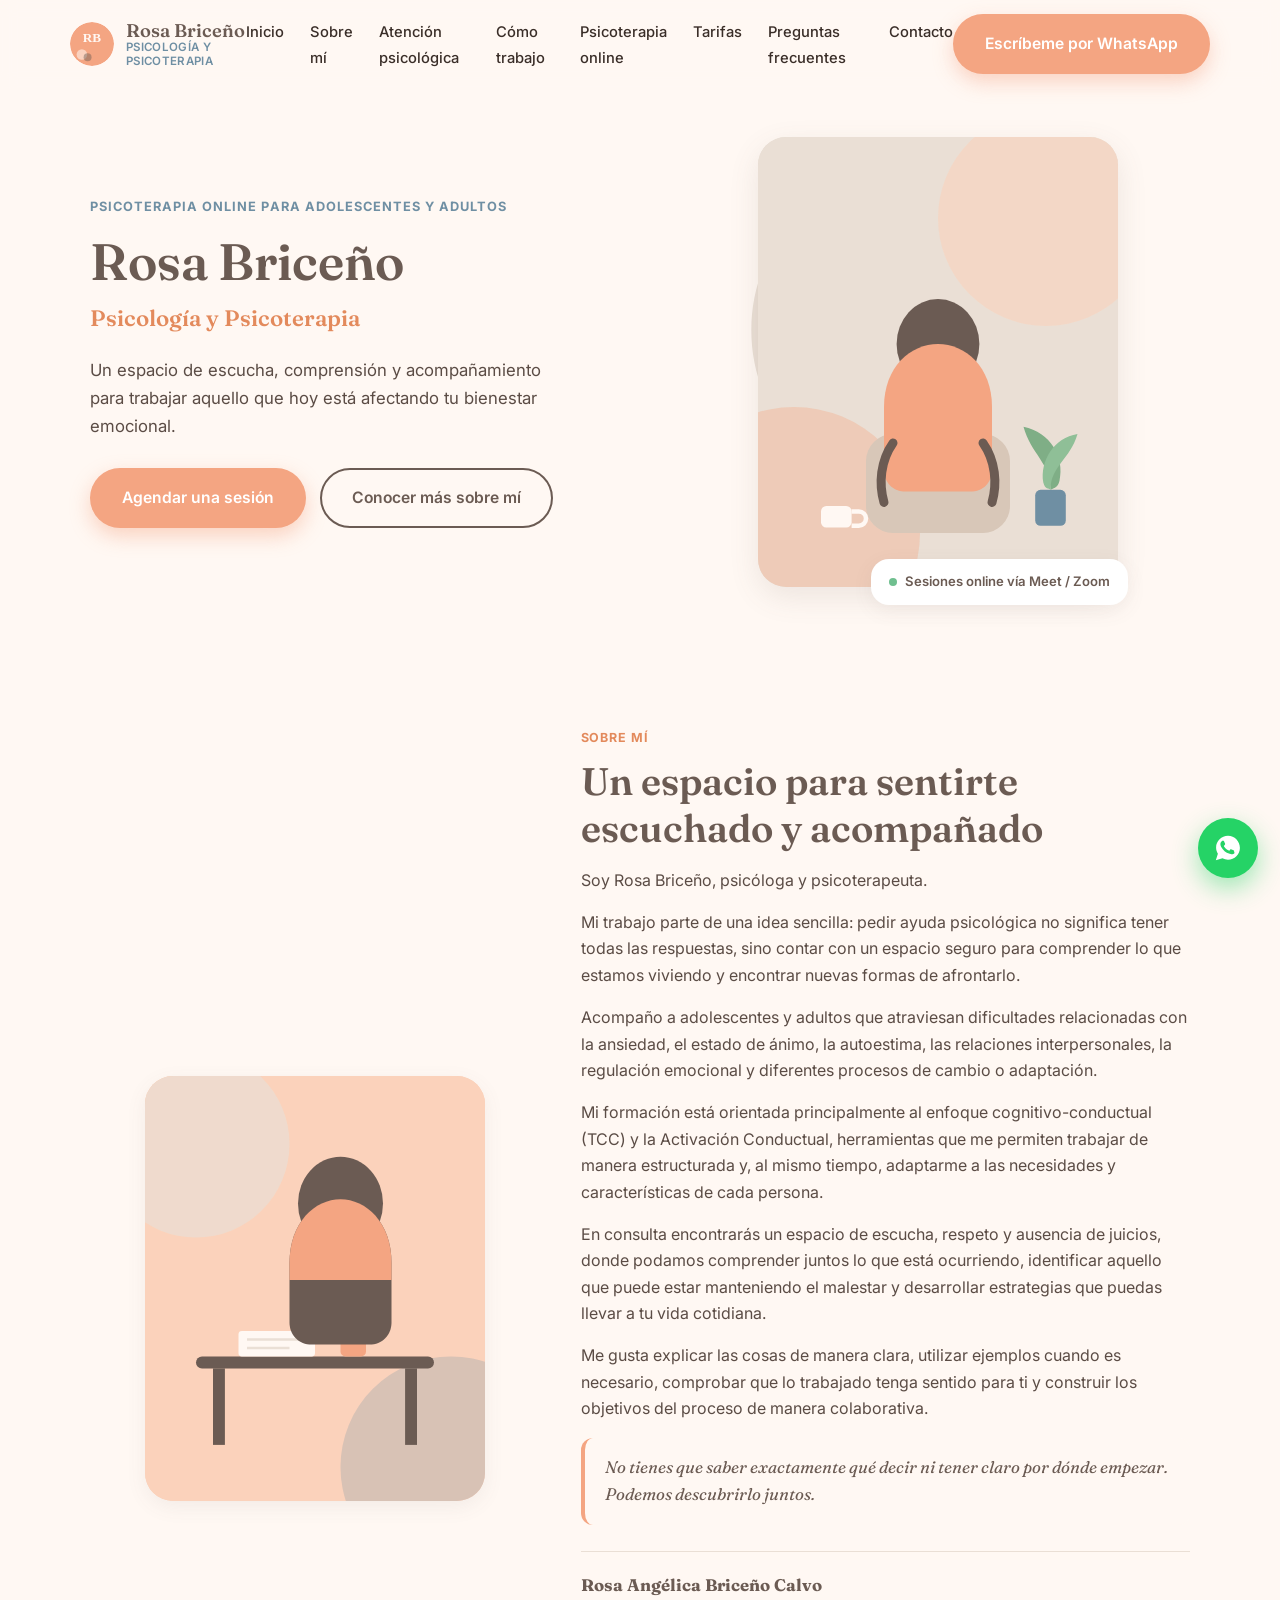
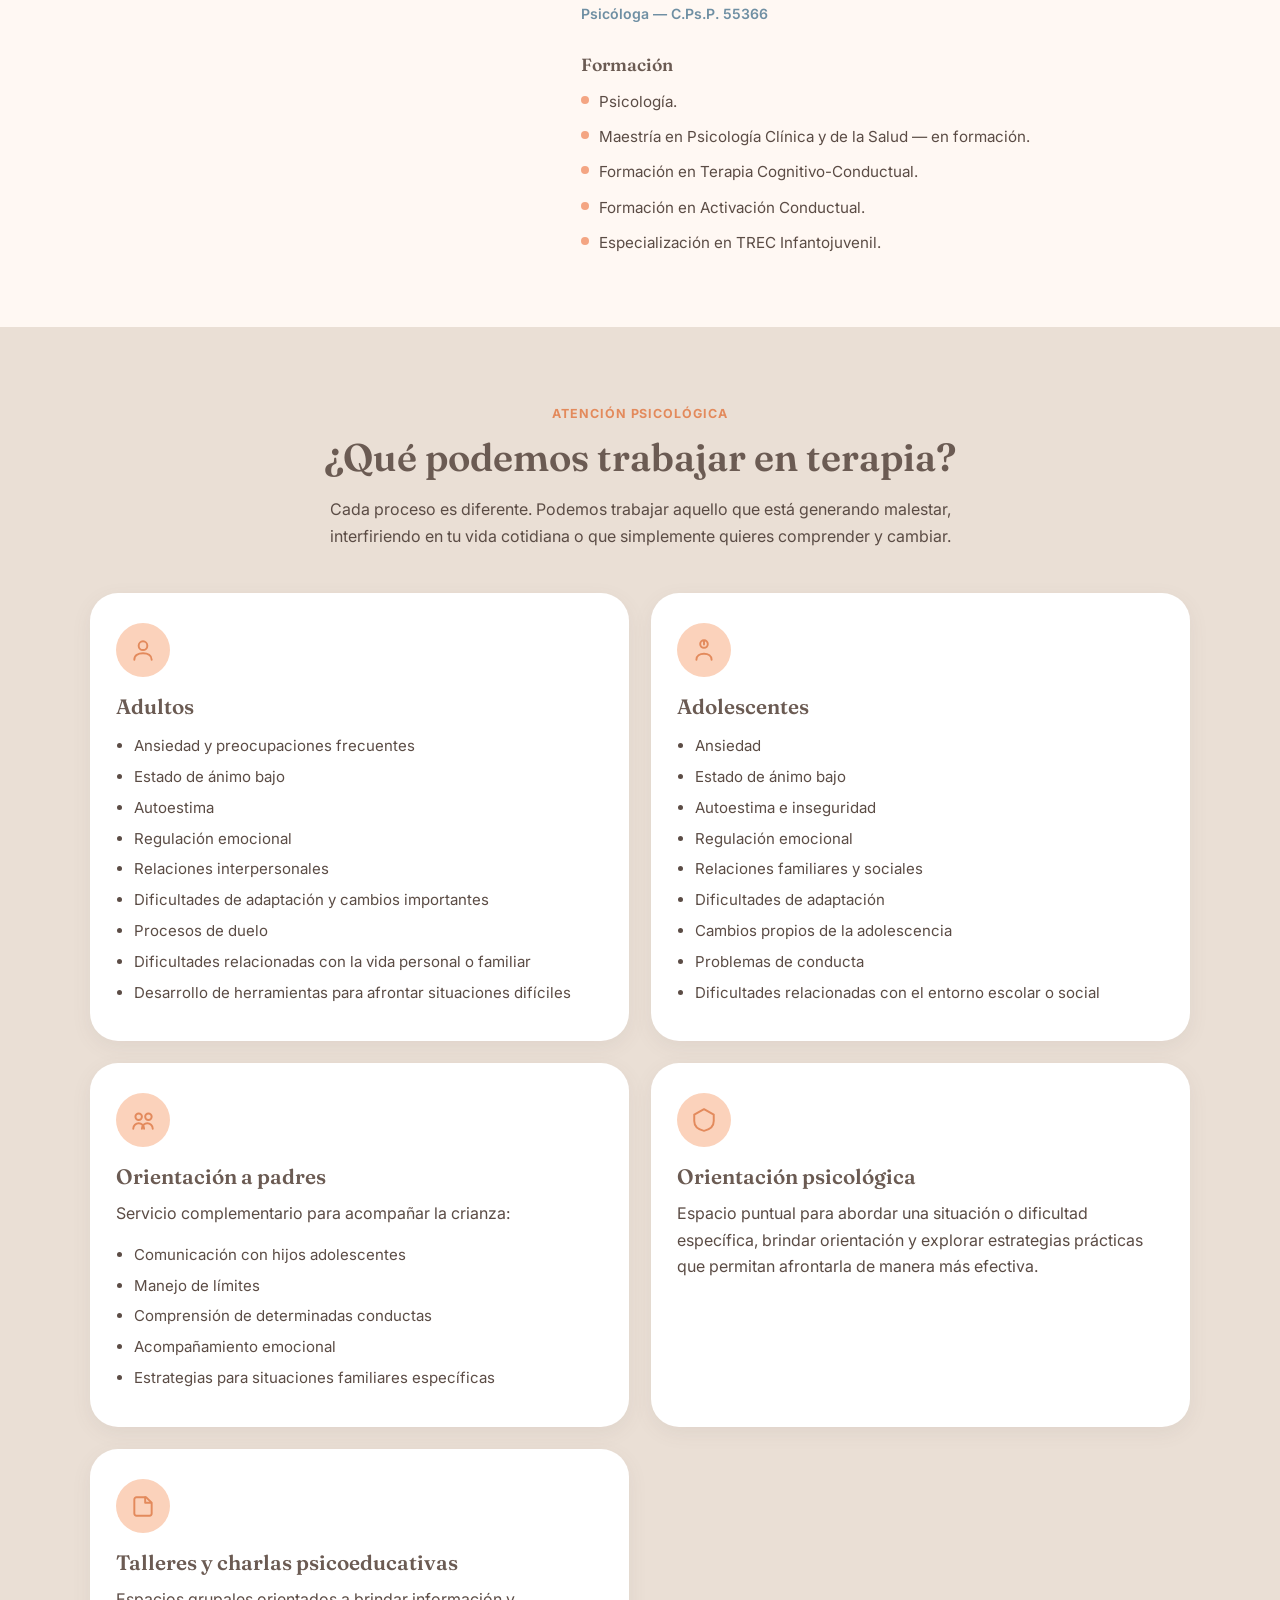
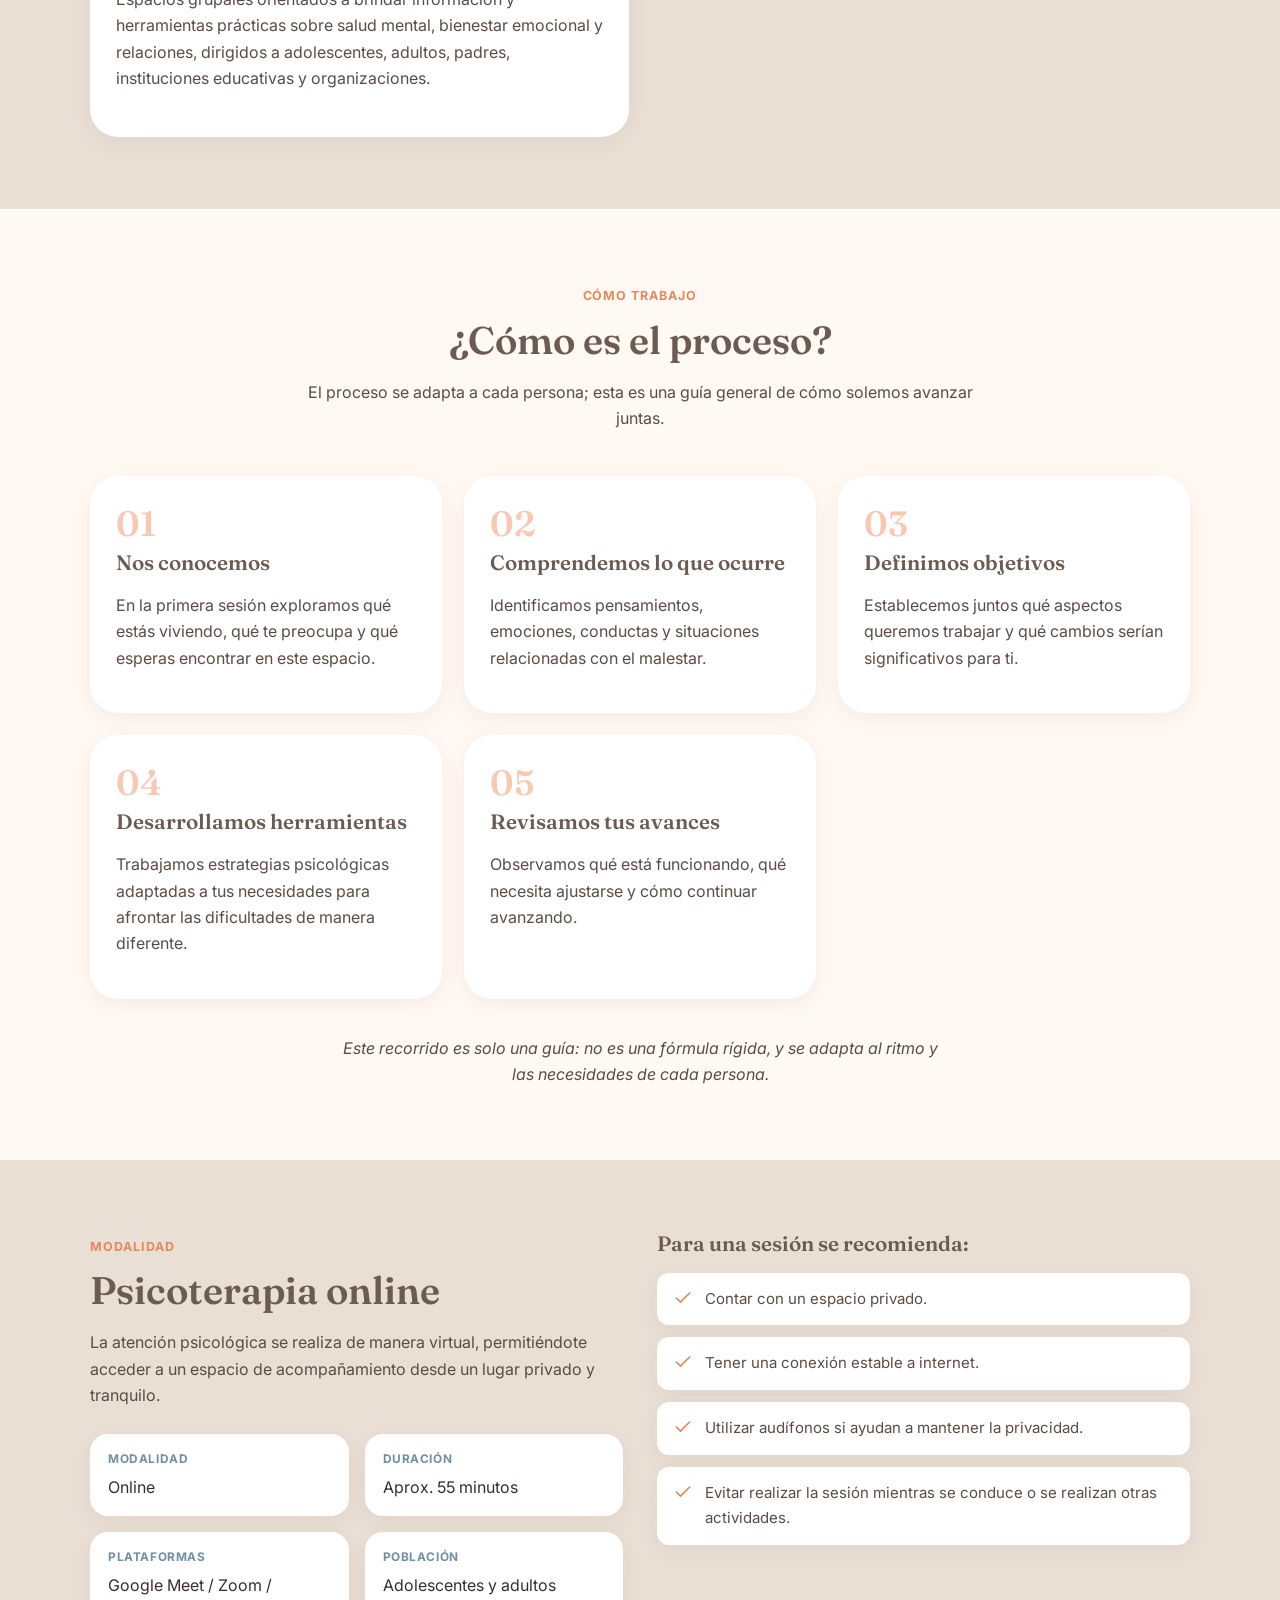
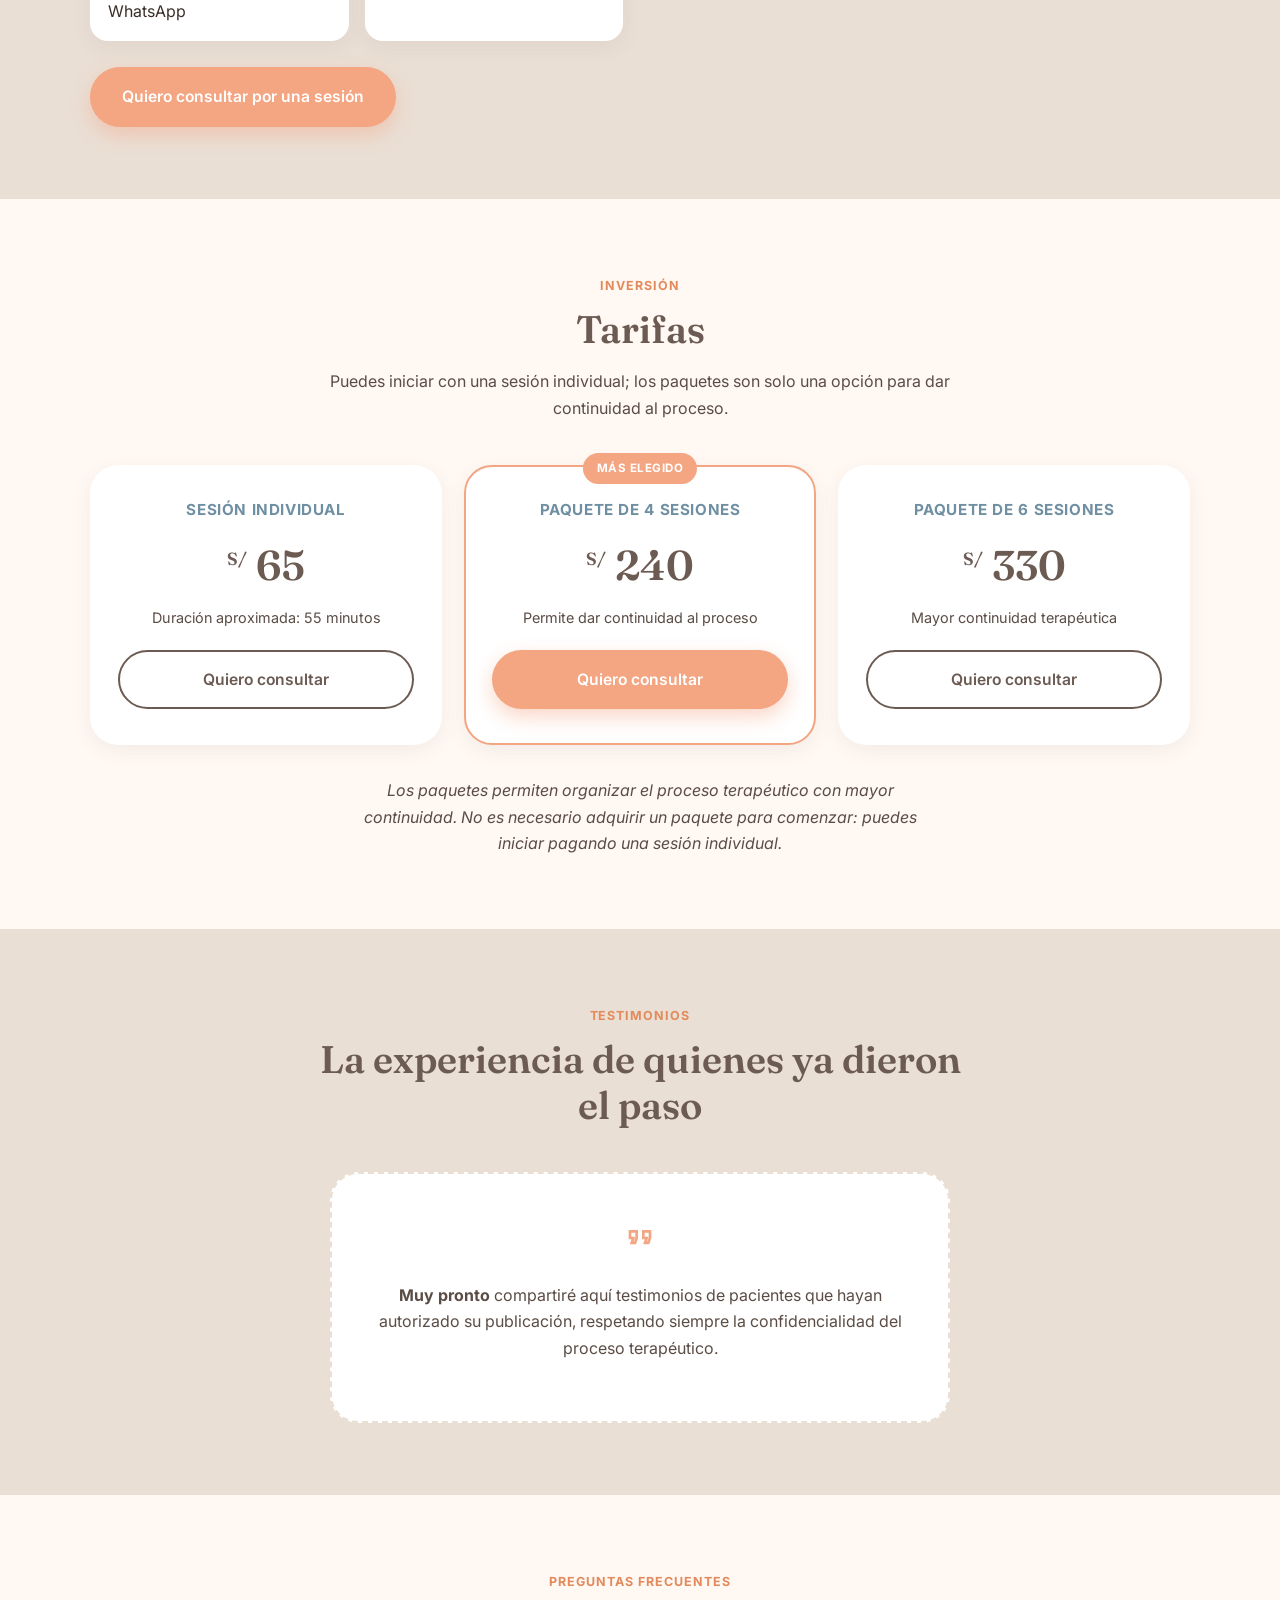
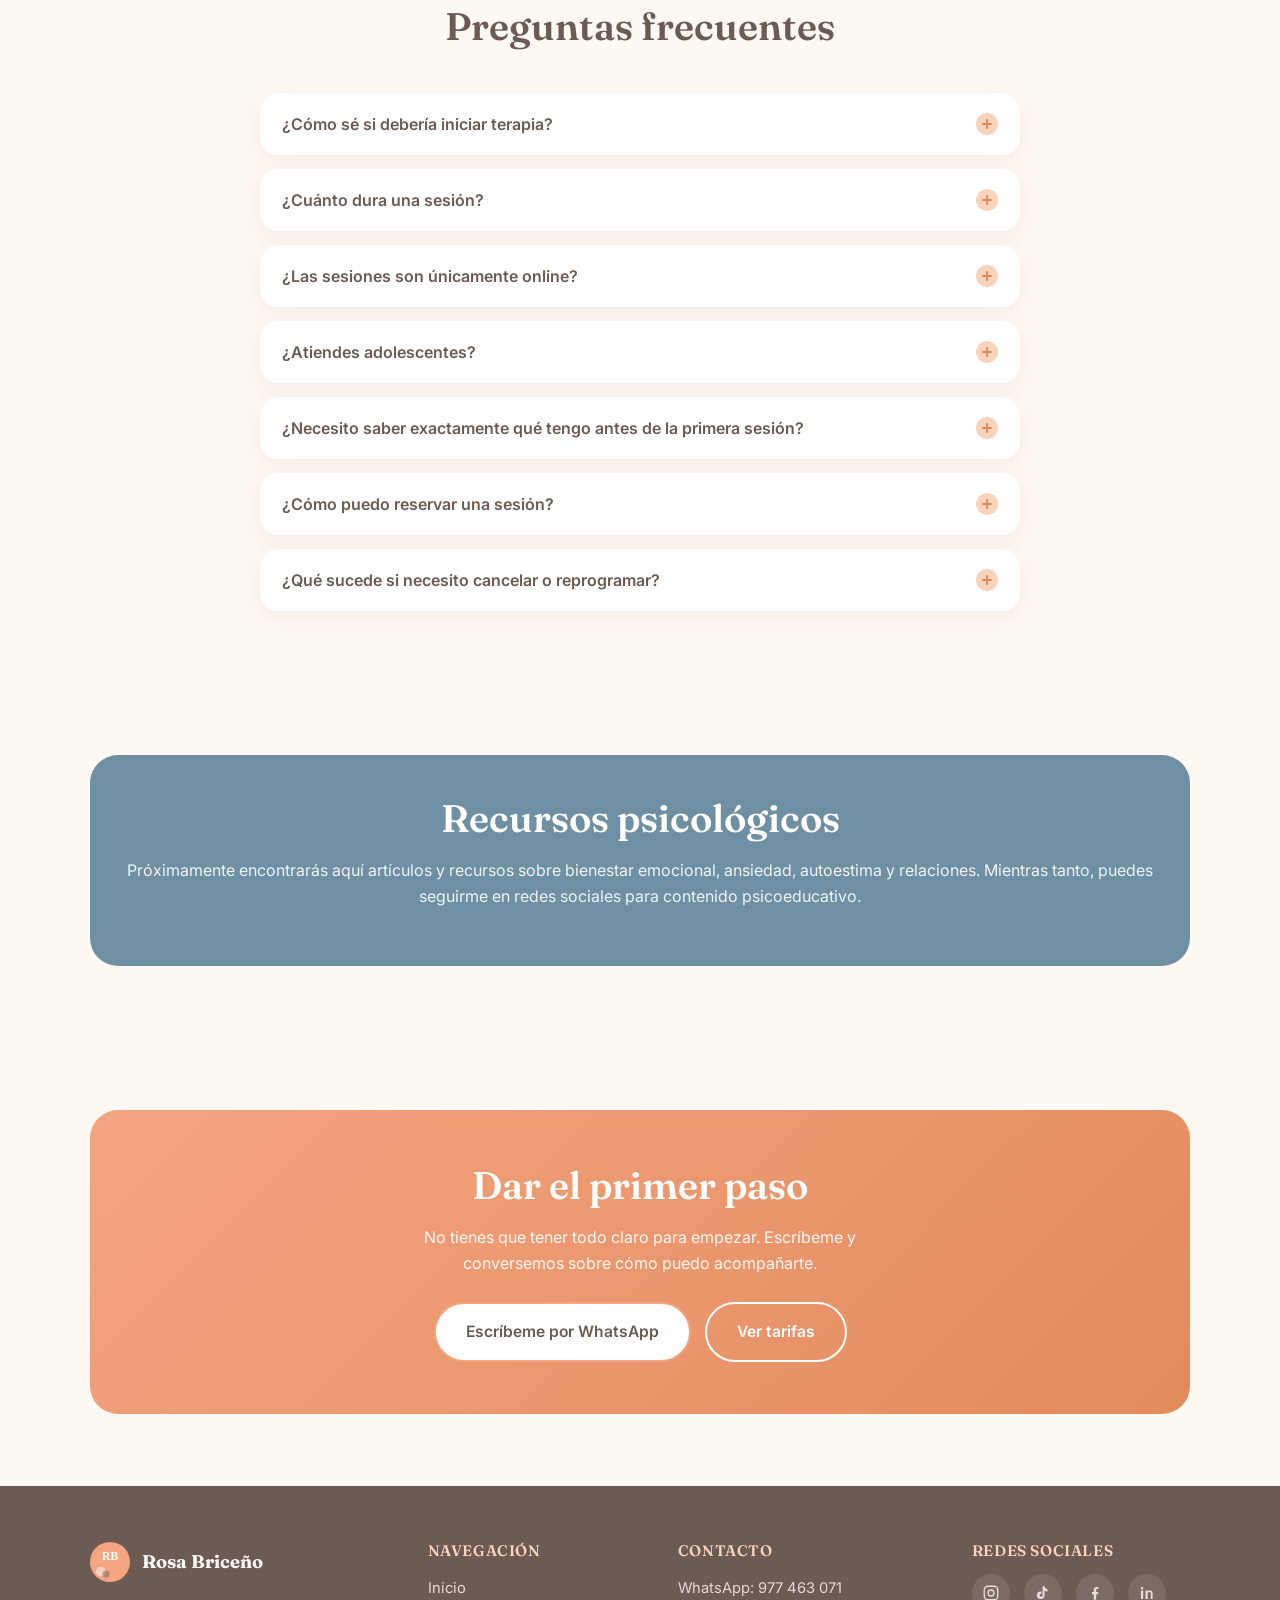
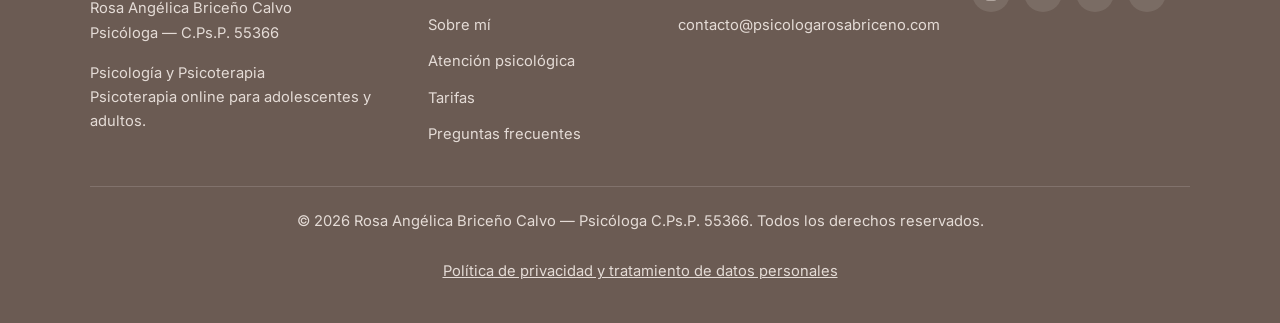
==== index.html @ a9f713be "Crear sitio web de Rosa Briceño - Psicología y Psicoterapia Sitio estático (HTML/CSS/JS sin dependen" ====
<!DOCTYPE html>
<html lang="es-PE">
<head>
<meta charset="UTF-8">
<meta name="viewport" content="width=device-width, initial-scale=1.0">
<title>Rosa Briceño | Psicóloga Online Perú - Psicoterapia para Adolescentes y Adultos</title>
<meta name="description" content="Rosa Angélica Briceño Calvo, psicóloga (C.Ps.P. 55366). Psicoterapia online para adolescentes y adultos: ansiedad, autoestima, estado de ánimo y relaciones. Agenda tu sesión por WhatsApp.">
<meta name="keywords" content="psicóloga online, psicóloga en Perú, psicóloga online Perú, psicoterapia online, psicóloga para adolescentes, psicóloga para adultos, terapia psicológica online">
<link rel="canonical" href="https://psicologarosabriceno.com/">
<meta name="robots" content="index, follow">
<meta name="theme-color" content="#F4A582">

<!-- Open Graph -->
<meta property="og:type" content="website">
<meta property="og:locale" content="es_PE">
<meta property="og:site_name" content="Rosa Briceño | Psicología y Psicoterapia">
<meta property="og:title" content="Rosa Briceño | Psicóloga Online Perú">
<meta property="og:description" content="Psicoterapia online para adolescentes y adultos. Un espacio de escucha, comprensión y acompañamiento profesional.">
<meta property="og:image" content="https://psicologarosabriceno.com/assets/img/og-cover.svg">
<meta property="og:url" content="https://psicologarosabriceno.com/">

<meta name="twitter:card" content="summary_large_image">
<meta name="twitter:title" content="Rosa Briceño | Psicóloga Online Perú">
<meta name="twitter:description" content="Psicoterapia online para adolescentes y adultos.">
<meta name="twitter:image" content="https://psicologarosabriceno.com/assets/img/og-cover.svg">

<link rel="icon" type="image/svg+xml" href="assets/img/favicon.svg">

<!-- Fuentes -->
<link rel="preconnect" href="https://fonts.googleapis.com">
<link rel="preconnect" href="https://fonts.gstatic.com" crossorigin>
<link href="https://fonts.googleapis.com/css2?family=Fraunces:wght@500;600;700&family=Inter:wght@400;500;600;700&display=swap" rel="stylesheet">

<link rel="stylesheet" href="css/styles.css">

<script type="application/ld+json">
{
  "@context": "https://schema.org",
  "@type": "Psychologist",
  "name": "Rosa Angélica Briceño Calvo",
  "alternateName": "Rosa Briceño | Psicología y Psicoterapia",
  "description": "Psicóloga (C.Ps.P. 55366) especializada en psicoterapia online para adolescentes y adultos, enfoque cognitivo-conductual y activación conductual.",
  "url": "https://psicologarosabriceno.com/",
  "image": "https://psicologarosabriceno.com/assets/img/og-cover.svg",
  "telephone": "+51977463071",
  "priceRange": "S/ 65 - S/ 330",
  "areaServed": "PE",
  "availableService": {
    "@type": "MedicalTherapy",
    "name": "Psicoterapia online"
  },
  "sameAs": [
    "https://www.instagram.com/ps.rosabriceno/",
    "https://www.tiktok.com/@ps.rosabriceno",
    "https://www.facebook.com/ps.rosabriceno/",
    "https://www.linkedin.com/in/rosa-briceño-calvo-51b5461b3"
  ]
}
</script>
</head>
<body>

<!-- ============ HEADER ============ -->
<header class="header" id="header">
  <div class="container header__inner">
    <a href="#inicio" class="brand">
      <img src="assets/img/logo.svg" alt="Logo Rosa Briceño Psicología y Psicoterapia" class="brand__logo">
      <span class="brand__text">
        <span class="brand__name">Rosa Briceño</span>
        <span class="brand__role">Psicología y Psicoterapia</span>
      </span>
    </a>

    <nav class="nav" aria-label="Navegación principal">
      <ul class="nav__list">
        <li><a class="nav__link" href="#inicio">Inicio</a></li>
        <li><a class="nav__link" href="#sobre-mi">Sobre mí</a></li>
        <li><a class="nav__link" href="#atencion">Atención psicológica</a></li>
        <li><a class="nav__link" href="#como-trabajo">Cómo trabajo</a></li>
        <li><a class="nav__link" href="#psicoterapia-online">Psicoterapia online</a></li>
        <li><a class="nav__link" href="#tarifas">Tarifas</a></li>
        <li><a class="nav__link" href="#preguntas-frecuentes">Preguntas frecuentes</a></li>
        <li><a class="nav__link" href="#contacto">Contacto</a></li>
      </ul>
    </nav>

    <div class="header__actions">
      <a href="https://wa.me/51977463071?text=Hola%2C%20Rosa.%20He%20visto%20tu%20p%C3%A1gina%20web%20y%20me%20gustar%C3%ADa%20consultar%20sobre%20las%20sesiones%20de%20psicoterapia." target="_blank" rel="noopener" class="btn btn-primary header__whatsapp">Escríbeme por WhatsApp</a>
      <button class="menu-toggle" id="menuToggle" aria-label="Abrir menú" aria-expanded="false" aria-controls="mobileNav">
        <span></span><span></span><span></span>
      </button>
    </div>
  </div>
</header>

<div class="mobile-nav" id="mobileNav">
  <ul class="mobile-nav__list">
    <li><a href="#inicio">Inicio</a></li>
    <li><a href="#sobre-mi">Sobre mí</a></li>
    <li><a href="#atencion">Atención psicológica</a></li>
    <li><a href="#como-trabajo">Cómo trabajo</a></li>
    <li><a href="#psicoterapia-online">Psicoterapia online</a></li>
    <li><a href="#tarifas">Tarifas</a></li>
    <li><a href="#preguntas-frecuentes">Preguntas frecuentes</a></li>
    <li><a href="#contacto">Contacto</a></li>
  </ul>
  <a href="https://wa.me/51977463071?text=Hola%2C%20Rosa.%20He%20visto%20tu%20p%C3%A1gina%20web%20y%20me%20gustar%C3%ADa%20consultar%20sobre%20las%20sesiones%20de%20psicoterapia." target="_blank" rel="noopener" class="btn btn-primary btn-block mobile-nav__cta">Agendar una sesión</a>
</div>

<main>

  <!-- ============ HERO ============ -->
  <section class="hero" id="inicio">
    <div class="container hero__inner">
      <div class="hero__content">
        <span class="hero__eyebrow">Psicoterapia online para adolescentes y adultos</span>
        <h1 class="hero__title">Rosa Briceño</h1>
        <p class="hero__subtitle">Psicología y Psicoterapia</p>
        <p class="hero__text">Un espacio de escucha, comprensión y acompañamiento para trabajar aquello que hoy está afectando tu bienestar emocional.</p>
        <div class="hero__actions">
          <a href="https://wa.me/51977463071?text=Hola%2C%20Rosa.%20He%20visto%20tu%20p%C3%A1gina%20web%20y%20me%20gustar%C3%ADa%20consultar%20sobre%20las%20sesiones%20de%20psicoterapia." target="_blank" rel="noopener" class="btn btn-primary">Agendar una sesión</a>
          <a href="#sobre-mi" class="btn btn-outline">Conocer más sobre mí</a>
        </div>
      </div>

      <div class="hero__image-wrap">
        <svg class="hero__blob" viewBox="0 0 400 400" fill="none" xmlns="http://www.w3.org/2000/svg" aria-hidden="true">
          <path d="M320 90C355 130 370 190 355 245C340 300 290 340 230 355C170 370 100 360 60 320C20 280 10 210 35 155C60 100 120 60 180 50C240 40 285 50 320 90Z" fill="#EADFD5"/>
        </svg>
        <div class="hero__photo">
          <!-- Reemplazar por la fotografía profesional de Rosa (retrato, mirando a cámara, fondo claro) -->
          <img src="assets/img/foto-hero.svg" alt="Rosa Briceño, psicóloga" loading="eager">
        </div>
        <div class="hero__badge"><span class="dot"></span> Sesiones online vía Meet / Zoom</div>
      </div>
    </div>
  </section>

  <!-- ============ SOBRE MÍ ============ -->
  <section class="section" id="sobre-mi">
    <div class="container about">
      <div>
        <div class="about__image">
          <!-- Reemplazar por segunda fotografía profesional de Rosa (más natural, plano medio) -->
          <img src="assets/img/foto-sobre-mi.svg" alt="Rosa Briceño en sesión de psicoterapia" loading="lazy">
        </div>
      </div>

      <div>
        <span class="section-tag">Sobre mí</span>
        <h2>Un espacio para sentirte escuchado y acompañado</h2>
        <p>Soy Rosa Briceño, psicóloga y psicoterapeuta.</p>
        <p>Mi trabajo parte de una idea sencilla: pedir ayuda psicológica no significa tener todas las respuestas, sino contar con un espacio seguro para comprender lo que estamos viviendo y encontrar nuevas formas de afrontarlo.</p>
        <p>Acompaño a adolescentes y adultos que atraviesan dificultades relacionadas con la ansiedad, el estado de ánimo, la autoestima, las relaciones interpersonales, la regulación emocional y diferentes procesos de cambio o adaptación.</p>
        <p>Mi formación está orientada principalmente al enfoque cognitivo-conductual (TCC) y la Activación Conductual, herramientas que me permiten trabajar de manera estructurada y, al mismo tiempo, adaptarme a las necesidades y características de cada persona.</p>
        <p>En consulta encontrarás un espacio de escucha, respeto y ausencia de juicios, donde podamos comprender juntos lo que está ocurriendo, identificar aquello que puede estar manteniendo el malestar y desarrollar estrategias que puedas llevar a tu vida cotidiana.</p>
        <p>Me gusta explicar las cosas de manera clara, utilizar ejemplos cuando es necesario, comprobar que lo trabajado tenga sentido para ti y construir los objetivos del proceso de manera colaborativa.</p>

        <div class="about__highlight">No tienes que saber exactamente qué decir ni tener claro por dónde empezar. Podemos descubrirlo juntos.</div>

        <div class="about__signature">
          <strong>Rosa Angélica Briceño Calvo</strong>
          <span>Psicóloga — C.Ps.P. 55366</span>
        </div>

        <div class="formation">
          <h3>Formación</h3>
          <ul>
            <li>Psicología.</li>
            <li>Maestría en Psicología Clínica y de la Salud — en formación.</li>
            <li>Formación en Terapia Cognitivo-Conductual.</li>
            <li>Formación en Activación Conductual.</li>
            <li>Especialización en TREC Infantojuvenil.</li>
          </ul>
        </div>
      </div>
    </div>
  </section>

  <!-- ============ ¿EN QUÉ PUEDO AYUDARTE? ============ -->
  <section class="section section--alt" id="atencion">
    <div class="container">
      <div class="section-header">
        <span class="section-tag">Atención psicológica</span>
        <h2>¿Qué podemos trabajar en terapia?</h2>
        <p>Cada proceso es diferente. Podemos trabajar aquello que está generando malestar, interfiriendo en tu vida cotidiana o que simplemente quieres comprender y cambiar.</p>
      </div>

      <div class="cards-grid">
        <div class="card">
          <div class="card__icon">
            <svg viewBox="0 0 24 24" fill="none" stroke="#E38A5C" stroke-width="1.8" stroke-linecap="round" stroke-linejoin="round"><circle cx="12" cy="8" r="4"/><path d="M4 21c0-4 3.5-6 8-6s8 2 8 6"/></svg>
          </div>
          <h3>Adultos</h3>
          <ul>
            <li>Ansiedad y preocupaciones frecuentes</li>
            <li>Estado de ánimo bajo</li>
            <li>Autoestima</li>
            <li>Regulación emocional</li>
            <li>Relaciones interpersonales</li>
            <li>Dificultades de adaptación y cambios importantes</li>
            <li>Procesos de duelo</li>
            <li>Dificultades relacionadas con la vida personal o familiar</li>
            <li>Desarrollo de herramientas para afrontar situaciones difíciles</li>
          </ul>
        </div>

        <div class="card">
          <div class="card__icon">
            <svg viewBox="0 0 24 24" fill="none" stroke="#E38A5C" stroke-width="1.8" stroke-linecap="round" stroke-linejoin="round"><path d="M12 3v4M12 3c-2 0-3.5 1.5-3.5 3.5S10 10 12 10s3.5-1.5 3.5-3.5S14 3 12 3Z"/><path d="M5 21c0-3.5 3-5.5 7-5.5s7 2 7 5.5"/></svg>
          </div>
          <h3>Adolescentes</h3>
          <ul>
            <li>Ansiedad</li>
            <li>Estado de ánimo bajo</li>
            <li>Autoestima e inseguridad</li>
            <li>Regulación emocional</li>
            <li>Relaciones familiares y sociales</li>
            <li>Dificultades de adaptación</li>
            <li>Cambios propios de la adolescencia</li>
            <li>Problemas de conducta</li>
            <li>Dificultades relacionadas con el entorno escolar o social</li>
          </ul>
        </div>

        <div class="card">
          <div class="card__icon">
            <svg viewBox="0 0 24 24" fill="none" stroke="#E38A5C" stroke-width="1.8" stroke-linecap="round" stroke-linejoin="round"><circle cx="8" cy="9" r="3"/><circle cx="17" cy="9" r="3"/><path d="M3 20c0-3 2.5-5 5-5s5 2 5 5M11 20c0-3 2.5-5 5-5s5 2 5 5"/></svg>
          </div>
          <h3>Orientación a padres</h3>
          <p>Servicio complementario para acompañar la crianza:</p>
          <ul>
            <li>Comunicación con hijos adolescentes</li>
            <li>Manejo de límites</li>
            <li>Comprensión de determinadas conductas</li>
            <li>Acompañamiento emocional</li>
            <li>Estrategias para situaciones familiares específicas</li>
          </ul>
        </div>

        <div class="card">
          <div class="card__icon">
            <svg viewBox="0 0 24 24" fill="none" stroke="#E38A5C" stroke-width="1.8" stroke-linecap="round" stroke-linejoin="round"><path d="M12 2 3 7v6c0 5 4 8 9 9 5-1 9-4 9-9V7l-9-5Z"/></svg>
          </div>
          <h3>Orientación psicológica</h3>
          <p>Espacio puntual para abordar una situación o dificultad específica, brindar orientación y explorar estrategias prácticas que permitan afrontarla de manera más efectiva.</p>
        </div>

        <div class="card">
          <div class="card__icon">
            <svg viewBox="0 0 24 24" fill="none" stroke="#E38A5C" stroke-width="1.8" stroke-linecap="round" stroke-linejoin="round"><path d="M4 19V6a2 2 0 0 1 2-2h9l5 5v10a2 2 0 0 1-2 2H6a2 2 0 0 1-2-2Z"/><path d="M14 4v5h5"/></svg>
          </div>
          <h3>Talleres y charlas psicoeducativas</h3>
          <p>Espacios grupales orientados a brindar información y herramientas prácticas sobre salud mental, bienestar emocional y relaciones, dirigidos a adolescentes, adultos, padres, instituciones educativas y organizaciones.</p>
        </div>
      </div>
    </div>
  </section>

  <!-- ============ CÓMO TRABAJO ============ -->
  <section class="section" id="como-trabajo">
    <div class="container">
      <div class="section-header">
        <span class="section-tag">Cómo trabajo</span>
        <h2>¿Cómo es el proceso?</h2>
        <p>El proceso se adapta a cada persona; esta es una guía general de cómo solemos avanzar juntas.</p>
      </div>

      <div class="steps">
        <div class="step">
          <span class="step__number">01</span>
          <h3>Nos conocemos</h3>
          <p>En la primera sesión exploramos qué estás viviendo, qué te preocupa y qué esperas encontrar en este espacio.</p>
        </div>
        <div class="step">
          <span class="step__number">02</span>
          <h3>Comprendemos lo que ocurre</h3>
          <p>Identificamos pensamientos, emociones, conductas y situaciones relacionadas con el malestar.</p>
        </div>
        <div class="step">
          <span class="step__number">03</span>
          <h3>Definimos objetivos</h3>
          <p>Establecemos juntos qué aspectos queremos trabajar y qué cambios serían significativos para ti.</p>
        </div>
        <div class="step">
          <span class="step__number">04</span>
          <h3>Desarrollamos herramientas</h3>
          <p>Trabajamos estrategias psicológicas adaptadas a tus necesidades para afrontar las dificultades de manera diferente.</p>
        </div>
        <div class="step">
          <span class="step__number">05</span>
          <h3>Revisamos tus avances</h3>
          <p>Observamos qué está funcionando, qué necesita ajustarse y cómo continuar avanzando.</p>
        </div>
      </div>

      <p class="steps-note">Este recorrido es solo una guía: no es una fórmula rígida, y se adapta al ritmo y las necesidades de cada persona.</p>
    </div>
  </section>

  <!-- ============ PSICOTERAPIA ONLINE ============ -->
  <section class="section section--alt" id="psicoterapia-online">
    <div class="container online">
      <div>
        <span class="section-tag">Modalidad</span>
        <h2>Psicoterapia online</h2>
        <p>La atención psicológica se realiza de manera virtual, permitiéndote acceder a un espacio de acompañamiento desde un lugar privado y tranquilo.</p>

        <div class="online__info">
          <div class="info-chip"><span>Modalidad</span>Online</div>
          <div class="info-chip"><span>Duración</span>Aprox. 55 minutos</div>
          <div class="info-chip"><span>Plataformas</span>Google Meet / Zoom / WhatsApp</div>
          <div class="info-chip"><span>Población</span>Adolescentes y adultos</div>
        </div>

        <a href="https://wa.me/51977463071?text=Hola%2C%20Rosa.%20He%20visto%20tu%20p%C3%A1gina%20web%20y%20me%20gustar%C3%ADa%20consultar%20sobre%20las%20sesiones%20de%20psicoterapia." target="_blank" rel="noopener" class="btn btn-primary">Quiero consultar por una sesión</a>
      </div>

      <div>
        <h3>Para una sesión se recomienda:</h3>
        <ul class="checklist">
          <li><svg viewBox="0 0 24 24" fill="none" stroke="currentColor" stroke-width="2" stroke-linecap="round" stroke-linejoin="round"><path d="M20 6 9 17l-5-5"/></svg> Contar con un espacio privado.</li>
          <li><svg viewBox="0 0 24 24" fill="none" stroke="currentColor" stroke-width="2" stroke-linecap="round" stroke-linejoin="round"><path d="M20 6 9 17l-5-5"/></svg> Tener una conexión estable a internet.</li>
          <li><svg viewBox="0 0 24 24" fill="none" stroke="currentColor" stroke-width="2" stroke-linecap="round" stroke-linejoin="round"><path d="M20 6 9 17l-5-5"/></svg> Utilizar audífonos si ayudan a mantener la privacidad.</li>
          <li><svg viewBox="0 0 24 24" fill="none" stroke="currentColor" stroke-width="2" stroke-linecap="round" stroke-linejoin="round"><path d="M20 6 9 17l-5-5"/></svg> Evitar realizar la sesión mientras se conduce o se realizan otras actividades.</li>
        </ul>
      </div>
    </div>
  </section>

  <!-- ============ TARIFAS ============ -->
  <section class="section" id="tarifas">
    <div class="container">
      <div class="section-header">
        <span class="section-tag">Inversión</span>
        <h2>Tarifas</h2>
        <p>Puedes iniciar con una sesión individual; los paquetes son solo una opción para dar continuidad al proceso.</p>
      </div>

      <div class="pricing-grid">
        <div class="price-card">
          <h3>Sesión individual</h3>
          <div class="price-card__amount"><sup>S/</sup> 65</div>
          <div class="price-card__duration">Duración aproximada: 55 minutos</div>
          <a href="https://wa.me/51977463071?text=Hola%2C%20Rosa.%20He%20visto%20tu%20p%C3%A1gina%20web%20y%20me%20gustar%C3%ADa%20consultar%20sobre%20las%20sesiones%20de%20psicoterapia." target="_blank" rel="noopener" class="btn btn-outline btn-block">Quiero consultar</a>
        </div>

        <div class="price-card price-card--featured">
          <span class="price-card__badge">Más elegido</span>
          <h3>Paquete de 4 sesiones</h3>
          <div class="price-card__amount"><sup>S/</sup> 240</div>
          <div class="price-card__duration">Permite dar continuidad al proceso</div>
          <a href="https://wa.me/51977463071?text=Hola%2C%20Rosa.%20He%20visto%20tu%20p%C3%A1gina%20web%20y%20me%20gustar%C3%ADa%20consultar%20sobre%20las%20sesiones%20de%20psicoterapia." target="_blank" rel="noopener" class="btn btn-primary btn-block">Quiero consultar</a>
        </div>

        <div class="price-card">
          <h3>Paquete de 6 sesiones</h3>
          <div class="price-card__amount"><sup>S/</sup> 330</div>
          <div class="price-card__duration">Mayor continuidad terapéutica</div>
          <a href="https://wa.me/51977463071?text=Hola%2C%20Rosa.%20He%20visto%20tu%20p%C3%A1gina%20web%20y%20me%20gustar%C3%ADa%20consultar%20sobre%20las%20sesiones%20de%20psicoterapia." target="_blank" rel="noopener" class="btn btn-outline btn-block">Quiero consultar</a>
        </div>
      </div>

      <p class="pricing-note">Los paquetes permiten organizar el proceso terapéutico con mayor continuidad. No es necesario adquirir un paquete para comenzar: puedes iniciar pagando una sesión individual.</p>
    </div>
  </section>

  <!-- ============ TESTIMONIOS ============ -->
  <section class="section section--alt">
    <div class="container">
      <div class="section-header">
        <span class="section-tag">Testimonios</span>
        <h2>La experiencia de quienes ya dieron el paso</h2>
      </div>
      <div class="testimonials-placeholder">
        <svg viewBox="0 0 24 24" fill="none" stroke="currentColor" stroke-width="1.6"><path d="M7 15h2l1-3V8H6v4h2Zm8 0h2l1-3V8h-4v4h2Z"/></svg>
        <p><strong>Muy pronto</strong> compartiré aquí testimonios de pacientes que hayan autorizado su publicación, respetando siempre la confidencialidad del proceso terapéutico.</p>
      </div>
    </div>
  </section>

  <!-- ============ PREGUNTAS FRECUENTES ============ -->
  <section class="section" id="preguntas-frecuentes">
    <div class="container">
      <div class="section-header">
        <span class="section-tag">Preguntas frecuentes</span>
        <h2>Preguntas frecuentes</h2>
      </div>

      <div class="faq-list" id="faqList">
        <div class="faq-item">
          <button class="faq-question"><span>¿Cómo sé si debería iniciar terapia?</span><span class="icon"></span></button>
          <div class="faq-answer"><p>No es necesario tener un diagnóstico o saber exactamente qué te ocurre para solicitar orientación. Si existe una situación que genera malestar o que quieres comprender y trabajar, podemos conversarlo en una primera sesión.</p></div>
        </div>
        <div class="faq-item">
          <button class="faq-question"><span>¿Cuánto dura una sesión?</span><span class="icon"></span></button>
          <div class="faq-answer"><p>Las sesiones tienen una duración aproximada de 55 minutos.</p></div>
        </div>
        <div class="faq-item">
          <button class="faq-question"><span>¿Las sesiones son únicamente online?</span><span class="icon"></span></button>
          <div class="faq-answer"><p>La modalidad principal de atención es online, a través de Google Meet, Zoom o WhatsApp.</p></div>
        </div>
        <div class="faq-item">
          <button class="faq-question"><span>¿Atiendes adolescentes?</span><span class="icon"></span></button>
          <div class="faq-answer"><p>Sí. La atención está dirigida tanto a adolescentes como a adultos.</p></div>
        </div>
        <div class="faq-item">
          <button class="faq-question"><span>¿Necesito saber exactamente qué tengo antes de la primera sesión?</span><span class="icon"></span></button>
          <div class="faq-answer"><p>No. Parte del proceso inicial consiste precisamente en comprender qué está ocurriendo y definir qué aspectos sería importante trabajar.</p></div>
        </div>
        <div class="faq-item">
          <button class="faq-question"><span>¿Cómo puedo reservar una sesión?</span><span class="icon"></span></button>
          <div class="faq-answer"><p>Puedes escribirme directamente por WhatsApp al 977 463 071 para consultar disponibilidad y coordinar una sesión.</p></div>
        </div>
        <div class="faq-item">
          <button class="faq-question"><span>¿Qué sucede si necesito cancelar o reprogramar?</span><span class="icon"></span></button>
          <div class="faq-answer"><p>Se solicita avisar con al menos 24 horas de anticipación para reprogramar. La sesión debe ser reprogramada dentro de los 5 días siguientes a la fecha de cancelación.</p></div>
        </div>
      </div>
    </div>
  </section>

  <!-- ============ RECURSOS / BLOG (próximamente) ============ -->
  <section class="section">
    <div class="container">
      <div class="resources-teaser">
        <h2>Recursos psicológicos</h2>
        <p>Próximamente encontrarás aquí artículos y recursos sobre bienestar emocional, ansiedad, autoestima y relaciones. Mientras tanto, puedes seguirme en redes sociales para contenido psicoeducativo.</p>
      </div>
    </div>
  </section>

  <!-- ============ CTA FINAL ============ -->
  <section class="section" id="contacto">
    <div class="container">
      <div class="final-cta">
        <h2>Dar el primer paso</h2>
        <p>No tienes que tener todo claro para empezar. Escríbeme y conversemos sobre cómo puedo acompañarte.</p>
        <div class="final-cta__actions">
          <a href="https://wa.me/51977463071?text=Hola%2C%20Rosa.%20He%20visto%20tu%20p%C3%A1gina%20web%20y%20me%20gustar%C3%ADa%20consultar%20sobre%20las%20sesiones%20de%20psicoterapia." target="_blank" rel="noopener" class="btn btn-whatsapp">Escríbeme por WhatsApp</a>
          <a href="#tarifas" class="btn btn-outline">Ver tarifas</a>
        </div>
      </div>
    </div>
  </section>

</main>

<!-- ============ FOOTER ============ -->
<footer class="footer">
  <div class="container">
    <div class="footer__grid">
      <div>
        <div class="footer__brand">
          <img src="assets/img/logo.svg" alt="Logo Rosa Briceño" width="40" height="40">
          <strong>Rosa Briceño</strong>
        </div>
        <p>Rosa Angélica Briceño Calvo<br>Psicóloga — C.Ps.P. 55366</p>
        <p>Psicología y Psicoterapia<br>Psicoterapia online para adolescentes y adultos.</p>
      </div>

      <div>
        <h4>Navegación</h4>
        <ul>
          <li><a href="#inicio">Inicio</a></li>
          <li><a href="#sobre-mi">Sobre mí</a></li>
          <li><a href="#atencion">Atención psicológica</a></li>
          <li><a href="#tarifas">Tarifas</a></li>
          <li><a href="#preguntas-frecuentes">Preguntas frecuentes</a></li>
        </ul>
      </div>

      <div>
        <h4>Contacto</h4>
        <ul>
          <li><a href="https://wa.me/51977463071?text=Hola%2C%20Rosa.%20He%20visto%20tu%20p%C3%A1gina%20web%20y%20me%20gustar%C3%ADa%20consultar%20sobre%20las%20sesiones%20de%20psicoterapia." target="_blank" rel="noopener">WhatsApp: 977 463 071</a></li>
          <li><a href="mailto:contacto@psicologarosabriceno.com">contacto@psicologarosabriceno.com</a></li>
        </ul>
      </div>

      <div>
        <h4>Redes sociales</h4>
        <div class="footer__social">
          <a href="https://www.instagram.com/ps.rosabriceno/?hl=es" target="_blank" rel="noopener" aria-label="Instagram">
            <svg viewBox="0 0 24 24" fill="none" stroke="currentColor" stroke-width="1.8"><rect x="3" y="3" width="18" height="18" rx="5"/><circle cx="12" cy="12" r="4"/><circle cx="17.5" cy="6.5" r="0.6" fill="currentColor" stroke="none"/></svg>
          </a>
          <a href="https://www.tiktok.com/@ps.rosabriceno" target="_blank" rel="noopener" aria-label="TikTok">
            <svg viewBox="0 0 24 24" fill="currentColor"><path d="M14 3c.4 2 2 3.6 4 4v3c-1.5 0-2.9-.5-4-1.3V15a5 5 0 1 1-5-5c.3 0 .7 0 1 .1v3.1a2 2 0 1 0 1.5 1.9V3h2.5Z"/></svg>
          </a>
          <a href="https://www.facebook.com/ps.rosabriceno/" target="_blank" rel="noopener" aria-label="Facebook">
            <svg viewBox="0 0 24 24" fill="currentColor"><path d="M13.5 21v-7.5H16l.5-3H13.5V8.3c0-.9.3-1.5 1.6-1.5H16.6V4.2C16.3 4.1 15.3 4 14.2 4c-2.3 0-3.9 1.4-3.9 4v2.5H8v3h2.3V21h3.2Z"/></svg>
          </a>
          <a href="https://www.linkedin.com/in/rosa-brice%C3%B1o-calvo-51b5461b3" target="_blank" rel="noopener" aria-label="LinkedIn">
            <svg viewBox="0 0 24 24" fill="currentColor"><path d="M6.9 8.5H4V20h2.9V8.5ZM5.4 4a1.7 1.7 0 1 0 0 3.4 1.7 1.7 0 0 0 0-3.4ZM20 20h-2.9v-6c0-1.4 0-3.2-2-3.2s-2.3 1.5-2.3 3.1V20H10V8.5h2.8v1.6h.04c.4-.7 1.4-1.6 2.9-1.6 3.1 0 3.7 2 3.7 4.7V20Z"/></svg>
          </a>
        </div>
      </div>
    </div>

    <div class="footer__bottom">
      <p>© <span id="year"></span> Rosa Angélica Briceño Calvo — Psicóloga C.Ps.P. 55366. Todos los derechos reservados.</p>
      <p><a href="privacidad.html">Política de privacidad y tratamiento de datos personales</a></p>
    </div>
  </div>
</footer>

<!-- ============ WHATSAPP FLOTANTE ============ -->
<a href="https://wa.me/51977463071?text=Hola%2C%20Rosa.%20He%20visto%20tu%20p%C3%A1gina%20web%20y%20me%20gustar%C3%ADa%20consultar%20sobre%20las%20sesiones%20de%20psicoterapia." target="_blank" rel="noopener" class="whatsapp-float" aria-label="Escribir por WhatsApp">
  <svg viewBox="0 0 32 32"><path d="M16 3C9 3 3.3 8.6 3.3 15.5c0 2.4.7 4.7 1.9 6.6L3 29l7.1-2.1c1.8 1 3.8 1.5 5.9 1.5 7 0 12.7-5.6 12.7-12.5S23 3 16 3Zm7.4 17.9c-.3.9-1.8 1.7-2.5 1.8-.7.1-1.5.2-4.7-1-3.9-1.6-6.5-5.5-6.7-5.8-.2-.3-1.6-2.1-1.6-4s1-2.8 1.4-3.2c.3-.4.7-.5 1-.5h.7c.2 0 .5 0 .8.6.3.7 1 2.4 1.1 2.6.1.2.2.4 0 .7-.1.3-.2.4-.4.6l-.6.7c-.2.2-.4.4-.2.8.2.4 1 1.6 2.1 2.6 1.4 1.3 2.6 1.7 3 1.9.4.2.6.1.8-.1l1-1.2c.2-.3.5-.2.8-.1.3.1 2 1 2.4 1.1.4.2.6.3.7.4.1.2.1 1-.1 1.9Z"/></svg>
</a>

<script src="js/main.js"></script>
</body>
</html>
---- css/styles.css ----
/* =========================================================
   Rosa Briceño | Psicología y Psicoterapia
   Hoja de estilos principal
   ========================================================= */

:root {
  --color-melon: #F4A582;
  --color-melon-dark: #E38A5C;
  --color-melon-light: #FBD2BB;
  --color-cream: #FFF8F3;
  --color-beige: #EADFD5;
  --color-blue: #6F8FA3;
  --color-taupe: #6B5B53;
  --color-text: #3A2E28;
  --color-text-soft: #5B4C45;
  --color-white: #FFFFFF;

  --font-heading: 'Fraunces', Georgia, serif;
  --font-body: 'Inter', -apple-system, BlinkMacSystemFont, 'Segoe UI', sans-serif;

  --radius-lg: 28px;
  --radius-md: 18px;
  --radius-sm: 12px;
  --radius-pill: 999px;

  --shadow-soft: 0 10px 30px rgba(107, 91, 83, 0.12);
  --shadow-card: 0 6px 20px rgba(107, 91, 83, 0.08);

  --max-width: 1140px;
}

* { box-sizing: border-box; }

html {
  scroll-behavior: smooth;
  scroll-padding-top: 84px;
}

body {
  margin: 0;
  font-family: var(--font-body);
  color: var(--color-text);
  background: var(--color-cream);
  line-height: 1.65;
  -webkit-font-smoothing: antialiased;
}

img { max-width: 100%; display: block; }

a { color: inherit; text-decoration: none; }

h1, h2, h3, h4 {
  font-family: var(--font-heading);
  color: var(--color-taupe);
  line-height: 1.2;
  margin: 0 0 16px;
  font-weight: 600;
}

h1 { font-size: clamp(2rem, 5vw, 3.2rem); }
h2 { font-size: clamp(1.6rem, 4vw, 2.4rem); }
h3 { font-size: 1.3rem; }

p { margin: 0 0 16px; color: var(--color-text-soft); }

.container {
  max-width: var(--max-width);
  margin: 0 auto;
  padding: 0 20px;
}

.section {
  padding: 72px 0;
}

.section--alt {
  background: var(--color-beige);
}

.section-tag {
  display: inline-block;
  color: var(--color-melon-dark);
  font-weight: 700;
  letter-spacing: 0.08em;
  text-transform: uppercase;
  font-size: 0.78rem;
  margin-bottom: 10px;
}

.section-header {
  max-width: 680px;
  margin: 0 auto 44px;
  text-align: center;
}

.section-header p { margin: 0 auto; }

/* ============ BOTONES ============ */

.btn {
  display: inline-flex;
  align-items: center;
  justify-content: center;
  gap: 8px;
  padding: 15px 30px;
  border-radius: var(--radius-pill);
  font-weight: 600;
  font-size: 0.98rem;
  border: 2px solid transparent;
  cursor: pointer;
  transition: transform 0.15s ease, box-shadow 0.15s ease, background 0.2s ease;
  white-space: nowrap;
}

.btn:active { transform: scale(0.97); }

.btn-primary {
  background: var(--color-melon);
  color: var(--color-white);
  box-shadow: 0 8px 20px rgba(244, 165, 130, 0.45);
}

.btn-primary:hover {
  background: var(--color-melon-dark);
  box-shadow: 0 10px 24px rgba(227, 138, 92, 0.5);
}

.btn-outline {
  background: transparent;
  border-color: var(--color-taupe);
  color: var(--color-taupe);
}

.btn-outline:hover {
  background: var(--color-taupe);
  color: var(--color-white);
}

.btn-whatsapp {
  background: #ffffff;
  color: var(--color-taupe);
  border-color: var(--color-melon);
}

.btn-whatsapp:hover {
  background: var(--color-melon-light);
}

.btn-block { width: 100%; }

/* ============ HEADER ============ */

.header {
  position: sticky;
  top: 0;
  z-index: 100;
  background: rgba(255, 248, 243, 0.92);
  backdrop-filter: blur(8px);
  border-bottom: 1px solid transparent;
  transition: box-shadow 0.25s ease, border-color 0.25s ease;
}

.header.is-scrolled {
  box-shadow: 0 4px 18px rgba(107, 91, 83, 0.08);
  border-bottom-color: var(--color-beige);
}

.header__inner {
  display: flex;
  align-items: center;
  justify-content: space-between;
  padding: 14px 0;
}

.brand {
  display: flex;
  align-items: center;
  gap: 12px;
}

.brand__logo {
  width: 44px;
  height: 44px;
  border-radius: 50%;
  flex-shrink: 0;
}

.brand__text {
  display: flex;
  flex-direction: column;
  line-height: 1.15;
}

.brand__name {
  font-family: var(--font-heading);
  font-weight: 600;
  font-size: 1.15rem;
  color: var(--color-taupe);
}

.brand__role {
  font-size: 0.72rem;
  color: var(--color-blue);
  letter-spacing: 0.03em;
  text-transform: uppercase;
  font-weight: 600;
}

.nav {
  display: none;
}

.nav__list {
  list-style: none;
  display: flex;
  gap: 26px;
  margin: 0;
  padding: 0;
}

.nav__link {
  font-size: 0.92rem;
  font-weight: 500;
  color: var(--color-text);
  position: relative;
  padding: 6px 0;
}

.nav__link:hover { color: var(--color-melon-dark); }

.header__actions {
  display: flex;
  align-items: center;
  gap: 12px;
}

.header__whatsapp {
  display: none;
}

.menu-toggle {
  display: flex;
  flex-direction: column;
  justify-content: center;
  gap: 5px;
  width: 40px;
  height: 40px;
  background: none;
  border: none;
  cursor: pointer;
  padding: 0;
}

.menu-toggle span {
  display: block;
  height: 2px;
  width: 100%;
  background: var(--color-taupe);
  border-radius: 2px;
  transition: transform 0.25s ease, opacity 0.25s ease;
}

.menu-toggle.is-active span:nth-child(1) { transform: translateY(7px) rotate(45deg); }
.menu-toggle.is-active span:nth-child(2) { opacity: 0; }
.menu-toggle.is-active span:nth-child(3) { transform: translateY(-7px) rotate(-45deg); }

.mobile-nav {
  position: fixed;
  inset: 0;
  top: 72px;
  background: var(--color-cream);
  transform: translateY(-8px);
  opacity: 0;
  pointer-events: none;
  transition: opacity 0.2s ease, transform 0.2s ease;
  z-index: 150;
  overflow-y: auto;
}

.mobile-nav.is-open {
  opacity: 1;
  transform: translateY(0);
  pointer-events: auto;
}

.mobile-nav__list {
  list-style: none;
  margin: 0;
  padding: 24px 20px 40px;
  display: flex;
  flex-direction: column;
  gap: 4px;
}

.mobile-nav__list a {
  display: block;
  padding: 14px 6px;
  font-size: 1.05rem;
  font-weight: 600;
  color: var(--color-taupe);
  border-bottom: 1px solid var(--color-beige);
}

.mobile-nav__cta {
  display: block;
  width: calc(100% - 40px);
  margin: 20px;
}

/* ============ HERO ============ */

.hero {
  padding: 48px 0 64px;
  overflow: hidden;
}

.hero__inner {
  display: grid;
  gap: 40px;
  align-items: center;
}

.hero__content { text-align: center; }

.hero__eyebrow {
  color: var(--color-blue);
  font-weight: 700;
  text-transform: uppercase;
  letter-spacing: 0.08em;
  font-size: 0.8rem;
  margin-bottom: 14px;
  display: block;
}

.hero__title { margin-bottom: 8px; }

.hero__subtitle {
  font-family: var(--font-heading);
  color: var(--color-melon-dark);
  font-size: clamp(1.1rem, 3vw, 1.4rem);
  font-weight: 600;
  margin-bottom: 20px;
}

.hero__text {
  font-size: 1.05rem;
  max-width: 480px;
  margin-left: auto;
  margin-right: auto;
}

.hero__actions {
  display: flex;
  flex-direction: column;
  gap: 14px;
  margin-top: 28px;
}

.hero__actions .btn { width: 100%; }

.hero__image-wrap {
  position: relative;
  max-width: 360px;
  margin: 0 auto;
}

.hero__blob {
  position: absolute;
  inset: -8%;
  z-index: 0;
}

.hero__photo {
  position: relative;
  z-index: 1;
  border-radius: var(--radius-lg);
  overflow: hidden;
  box-shadow: var(--shadow-soft);
  aspect-ratio: 4/5;
  background: var(--color-beige);
  display: flex;
  align-items: center;
  justify-content: center;
}

.hero__photo img { width: 100%; height: 100%; object-fit: cover; }

.hero__badge {
  position: absolute;
  bottom: -18px;
  right: -10px;
  background: var(--color-white);
  padding: 12px 18px;
  border-radius: var(--radius-md);
  box-shadow: var(--shadow-card);
  z-index: 2;
  font-size: 0.82rem;
  font-weight: 600;
  color: var(--color-taupe);
  display: flex;
  align-items: center;
  gap: 8px;
}

.hero__badge .dot {
  width: 8px;
  height: 8px;
  border-radius: 50%;
  background: #6FBF8F;
  display: inline-block;
}

/* ============ SOBRE MÍ ============ */

.about {
  display: grid;
  gap: 40px;
  align-items: center;
}

.about__image {
  border-radius: var(--radius-lg);
  overflow: hidden;
  aspect-ratio: 4/5;
  background: var(--color-melon-light);
  box-shadow: var(--shadow-card);
  max-width: 340px;
  margin: 0 auto;
}

.about__image img { width: 100%; height: 100%; object-fit: cover; }

.about__signature {
  margin-top: 26px;
  padding-top: 20px;
  border-top: 1px solid var(--color-beige);
}

.about__signature strong {
  display: block;
  font-family: var(--font-heading);
  color: var(--color-taupe);
  font-size: 1.05rem;
}

.about__signature span {
  color: var(--color-blue);
  font-size: 0.88rem;
  font-weight: 600;
}

.about__highlight {
  background: var(--color-cream);
  border-left: 4px solid var(--color-melon);
  padding: 16px 20px;
  border-radius: var(--radius-sm);
  font-family: var(--font-heading);
  font-style: italic;
  color: var(--color-taupe);
  font-size: 1.05rem;
}

.formation {
  margin-top: 28px;
}

.formation h3 { margin-bottom: 14px; font-size: 1.1rem; }

.formation ul {
  list-style: none;
  margin: 0;
  padding: 0;
  display: grid;
  gap: 10px;
}

.formation li {
  display: flex;
  gap: 10px;
  align-items: flex-start;
  font-size: 0.95rem;
  color: var(--color-text-soft);
}

.formation li::before {
  content: '';
  width: 8px;
  height: 8px;
  border-radius: 50%;
  background: var(--color-melon);
  margin-top: 7px;
  flex-shrink: 0;
}

/* ============ TARJETAS DE SERVICIOS ============ */

.cards-grid {
  display: grid;
  gap: 22px;
  grid-template-columns: 1fr;
}

.card {
  background: var(--color-white);
  border-radius: var(--radius-lg);
  padding: 30px 26px;
  box-shadow: var(--shadow-card);
  transition: transform 0.2s ease, box-shadow 0.2s ease;
}

.card:hover {
  transform: translateY(-4px);
  box-shadow: var(--shadow-soft);
}

.card__icon {
  width: 54px;
  height: 54px;
  border-radius: 50%;
  background: var(--color-melon-light);
  display: flex;
  align-items: center;
  justify-content: center;
  margin-bottom: 18px;
}

.card__icon svg { width: 26px; height: 26px; }

.card h3 { margin-bottom: 10px; }

.card ul {
  margin: 14px 0 0;
  padding: 0 0 0 18px;
  color: var(--color-text-soft);
  font-size: 0.94rem;
}

.card li { margin-bottom: 6px; }

/* ============ PROCESO / PASOS ============ */

.steps {
  display: grid;
  gap: 22px;
  grid-template-columns: 1fr;
  counter-reset: step;
}

.step {
  position: relative;
  background: var(--color-white);
  border-radius: var(--radius-lg);
  padding: 30px 26px 26px;
  box-shadow: var(--shadow-card);
}

.step__number {
  font-family: var(--font-heading);
  font-size: 2.2rem;
  font-weight: 600;
  color: var(--color-melon);
  opacity: 0.6;
  line-height: 1;
  margin-bottom: 10px;
  display: block;
}

.steps-note {
  text-align: center;
  max-width: 620px;
  margin: 36px auto 0;
  font-style: italic;
  color: var(--color-text-soft);
}

/* ============ PSICOTERAPIA ONLINE ============ */

.online {
  display: grid;
  gap: 34px;
  align-items: start;
}

.online__info {
  display: grid;
  grid-template-columns: 1fr 1fr;
  gap: 16px;
  margin: 26px 0;
}

.info-chip {
  background: var(--color-white);
  border-radius: var(--radius-md);
  padding: 16px 18px;
  box-shadow: var(--shadow-card);
}

.info-chip span {
  display: block;
  font-size: 0.74rem;
  text-transform: uppercase;
  letter-spacing: 0.05em;
  color: var(--color-blue);
  font-weight: 700;
  margin-bottom: 4px;
}

.checklist {
  list-style: none;
  margin: 0;
  padding: 0;
  display: grid;
  gap: 12px;
}

.checklist li {
  display: flex;
  gap: 12px;
  align-items: flex-start;
  background: var(--color-white);
  border-radius: var(--radius-sm);
  padding: 14px 16px;
  box-shadow: var(--shadow-card);
  font-size: 0.94rem;
  color: var(--color-text-soft);
}

.checklist li svg {
  flex-shrink: 0;
  width: 20px;
  height: 20px;
  color: var(--color-melon-dark);
  margin-top: 1px;
}

/* ============ TARIFAS ============ */

.pricing-grid {
  display: grid;
  gap: 22px;
  grid-template-columns: 1fr;
}

.price-card {
  background: var(--color-white);
  border-radius: var(--radius-lg);
  padding: 34px 26px;
  text-align: center;
  box-shadow: var(--shadow-card);
  border: 2px solid transparent;
  position: relative;
}

.price-card--featured {
  border-color: var(--color-melon);
}

.price-card__badge {
  position: absolute;
  top: -14px;
  left: 50%;
  transform: translateX(-50%);
  background: var(--color-melon);
  color: var(--color-white);
  font-size: 0.72rem;
  font-weight: 700;
  text-transform: uppercase;
  letter-spacing: 0.04em;
  padding: 6px 14px;
  border-radius: var(--radius-pill);
}

.price-card h3 {
  color: var(--color-blue);
  font-size: 0.95rem;
  text-transform: uppercase;
  letter-spacing: 0.04em;
  font-family: var(--font-body);
  font-weight: 700;
  margin-bottom: 12px;
}

.price-card__amount {
  font-family: var(--font-heading);
  font-size: 2.6rem;
  color: var(--color-taupe);
  font-weight: 600;
  margin-bottom: 6px;
}

.price-card__amount sup { font-size: 1.1rem; top: -1em; }

.price-card__duration {
  color: var(--color-text-soft);
  font-size: 0.9rem;
  margin-bottom: 20px;
}

.pricing-note {
  text-align: center;
  max-width: 560px;
  margin: 32px auto 0;
  color: var(--color-text-soft);
  font-style: italic;
}

/* ============ TESTIMONIOS ============ */

.testimonials-placeholder {
  background: var(--color-white);
  border: 2px dashed var(--color-beige);
  border-radius: var(--radius-lg);
  padding: 44px 28px;
  text-align: center;
  max-width: 620px;
  margin: 0 auto;
}

.testimonials-placeholder svg {
  width: 40px;
  height: 40px;
  color: var(--color-melon);
  margin: 0 auto 16px;
}

/* ============ FAQ ============ */

.faq-list {
  max-width: 760px;
  margin: 0 auto;
  display: grid;
  gap: 14px;
}

.faq-item {
  background: var(--color-white);
  border-radius: var(--radius-md);
  box-shadow: var(--shadow-card);
  overflow: hidden;
}

.faq-question {
  width: 100%;
  background: none;
  border: none;
  text-align: left;
  padding: 20px 22px;
  font-family: var(--font-body);
  font-weight: 600;
  font-size: 1rem;
  color: var(--color-taupe);
  cursor: pointer;
  display: flex;
  align-items: center;
  justify-content: space-between;
  gap: 14px;
}

.faq-question .icon {
  flex-shrink: 0;
  width: 22px;
  height: 22px;
  border-radius: 50%;
  background: var(--color-melon-light);
  display: flex;
  align-items: center;
  justify-content: center;
  position: relative;
  transition: transform 0.2s ease;
}

.faq-question .icon::before,
.faq-question .icon::after {
  content: '';
  position: absolute;
  background: var(--color-melon-dark);
  border-radius: 2px;
}

.faq-question .icon::before { width: 10px; height: 2px; }
.faq-question .icon::after { width: 2px; height: 10px; }

.faq-item.is-open .faq-question .icon::after { transform: scaleY(0); }

.faq-answer {
  max-height: 0;
  overflow: hidden;
  transition: max-height 0.25s ease;
}

.faq-answer p {
  padding: 0 22px 20px;
  margin: 0;
}

/* ============ RECURSOS / BLOG TEASER ============ */

.resources-teaser {
  background: var(--color-blue);
  color: var(--color-white);
  border-radius: var(--radius-lg);
  padding: 40px 30px;
  text-align: center;
}

.resources-teaser h2 { color: var(--color-white); }
.resources-teaser p { color: rgba(255,255,255,0.9); }

/* ============ CTA FINAL ============ */

.final-cta {
  background: linear-gradient(135deg, var(--color-melon) 0%, var(--color-melon-dark) 100%);
  border-radius: var(--radius-lg);
  padding: 52px 28px;
  text-align: center;
  color: var(--color-white);
}

.final-cta h2 { color: var(--color-white); }
.final-cta p { color: rgba(255,255,255,0.92); max-width: 520px; margin-left: auto; margin-right: auto; }

.final-cta .btn-outline {
  border-color: var(--color-white);
  color: var(--color-white);
}

.final-cta .btn-outline:hover {
  background: var(--color-white);
  color: var(--color-melon-dark);
}

.final-cta__actions {
  display: flex;
  flex-direction: column;
  gap: 14px;
  max-width: 340px;
  margin: 26px auto 0;
}

/* ============ FOOTER ============ */

.footer {
  background: var(--color-taupe);
  color: var(--color-cream);
  padding: 56px 0 24px;
}

.footer__grid {
  display: grid;
  gap: 32px;
  margin-bottom: 36px;
}

.footer__brand {
  display: flex;
  gap: 12px;
  align-items: center;
  margin-bottom: 14px;
}

.footer__brand strong {
  font-family: var(--font-heading);
  font-size: 1.15rem;
}

.footer h4 {
  color: var(--color-melon-light);
  font-size: 0.95rem;
  text-transform: uppercase;
  letter-spacing: 0.04em;
  margin-bottom: 14px;
}

.footer p, .footer a { color: rgba(255, 248, 243, 0.82); font-size: 0.92rem; }

.footer ul { list-style: none; margin: 0; padding: 0; display: grid; gap: 10px; }

.footer a:hover { color: var(--color-melon-light); }

.footer__social {
  display: flex;
  gap: 14px;
  margin-top: 6px;
}

.footer__social a {
  width: 38px;
  height: 38px;
  border-radius: 50%;
  background: rgba(255,248,243,0.1);
  display: flex;
  align-items: center;
  justify-content: center;
}

.footer__social svg { width: 18px; height: 18px; }

.footer__bottom {
  border-top: 1px solid rgba(255,248,243,0.15);
  padding-top: 22px;
  font-size: 0.82rem;
  display: flex;
  flex-direction: column;
  gap: 10px;
  align-items: center;
  text-align: center;
  color: rgba(255,248,243,0.65);
}

.footer__bottom a { text-decoration: underline; }

/* ============ WHATSAPP FLOTANTE ============ */

.whatsapp-float {
  position: fixed;
  bottom: 22px;
  right: 22px;
  width: 60px;
  height: 60px;
  border-radius: 50%;
  background: #25D366;
  display: flex;
  align-items: center;
  justify-content: center;
  box-shadow: 0 10px 26px rgba(37, 211, 102, 0.45);
  z-index: 200;
  animation: pulse-wa 2.6s infinite;
}

.whatsapp-float svg { width: 30px; height: 30px; fill: #fff; }

@keyframes pulse-wa {
  0% { box-shadow: 0 0 0 0 rgba(37, 211, 102, 0.55), 0 10px 26px rgba(37, 211, 102, 0.45); }
  70% { box-shadow: 0 0 0 14px rgba(37, 211, 102, 0), 0 10px 26px rgba(37, 211, 102, 0.45); }
  100% { box-shadow: 0 0 0 0 rgba(37, 211, 102, 0), 0 10px 26px rgba(37, 211, 102, 0.45); }
}

/* ============ ILUSTRACIONES / BLOBS ============ */

.decor-blob {
  position: absolute;
  z-index: -1;
  opacity: 0.5;
  pointer-events: none;
}

/* ============ UTILIDADES ============ */

.text-center { text-align: center; }
.mt-0 { margin-top: 0; }
.visually-hidden {
  position: absolute;
  width: 1px; height: 1px;
  overflow: hidden;
  clip: rect(0 0 0 0);
  white-space: nowrap;
}

/* ============ RESPONSIVE ============ */

@media (min-width: 640px) {
  .cards-grid { grid-template-columns: repeat(2, 1fr); }
  .steps { grid-template-columns: repeat(2, 1fr); }
  .pricing-grid { grid-template-columns: repeat(3, 1fr); }
  .hero__actions { flex-direction: row; justify-content: center; }
  .hero__actions .btn { width: auto; }
  .final-cta__actions { flex-direction: row; max-width: none; justify-content: center; }
  .final-cta__actions .btn { width: auto; }
}

@media (min-width: 860px) {
  .nav { display: block; }
  .header__whatsapp { display: inline-flex; }
  .menu-toggle { display: none; }
  .mobile-nav { display: none; }

  .hero__inner {
    grid-template-columns: 1.05fr 0.95fr;
  }
  .hero__content { text-align: left; }
  .hero__text { margin-left: 0; }
  .hero__actions { justify-content: flex-start; }

  .about { grid-template-columns: 0.85fr 1.15fr; }

  .steps { grid-template-columns: repeat(3, 1fr); }

  .online { grid-template-columns: 1fr 1fr; }

  .footer__grid { grid-template-columns: 1.4fr 1fr 1fr 1fr; }
}

@media (min-width: 1080px) {
  .pricing-grid { grid-template-columns: repeat(3, 1fr); }
}
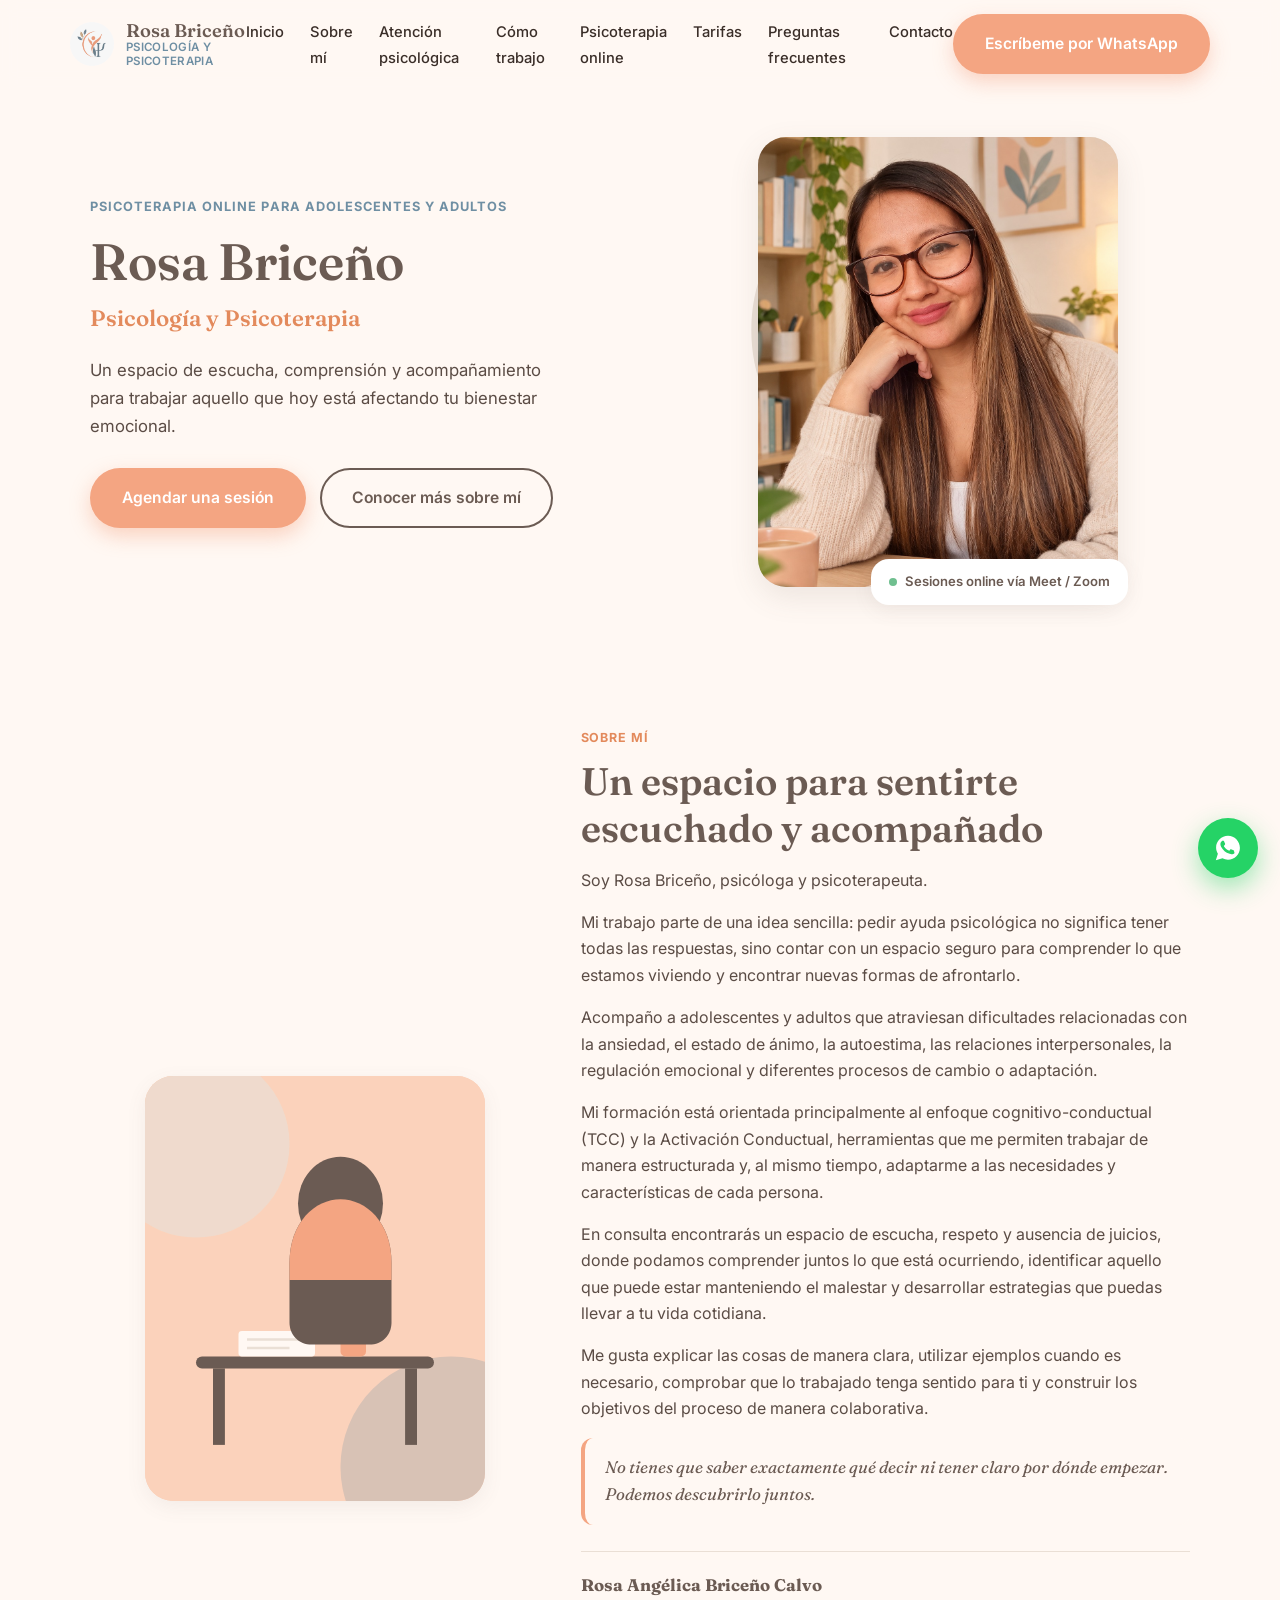
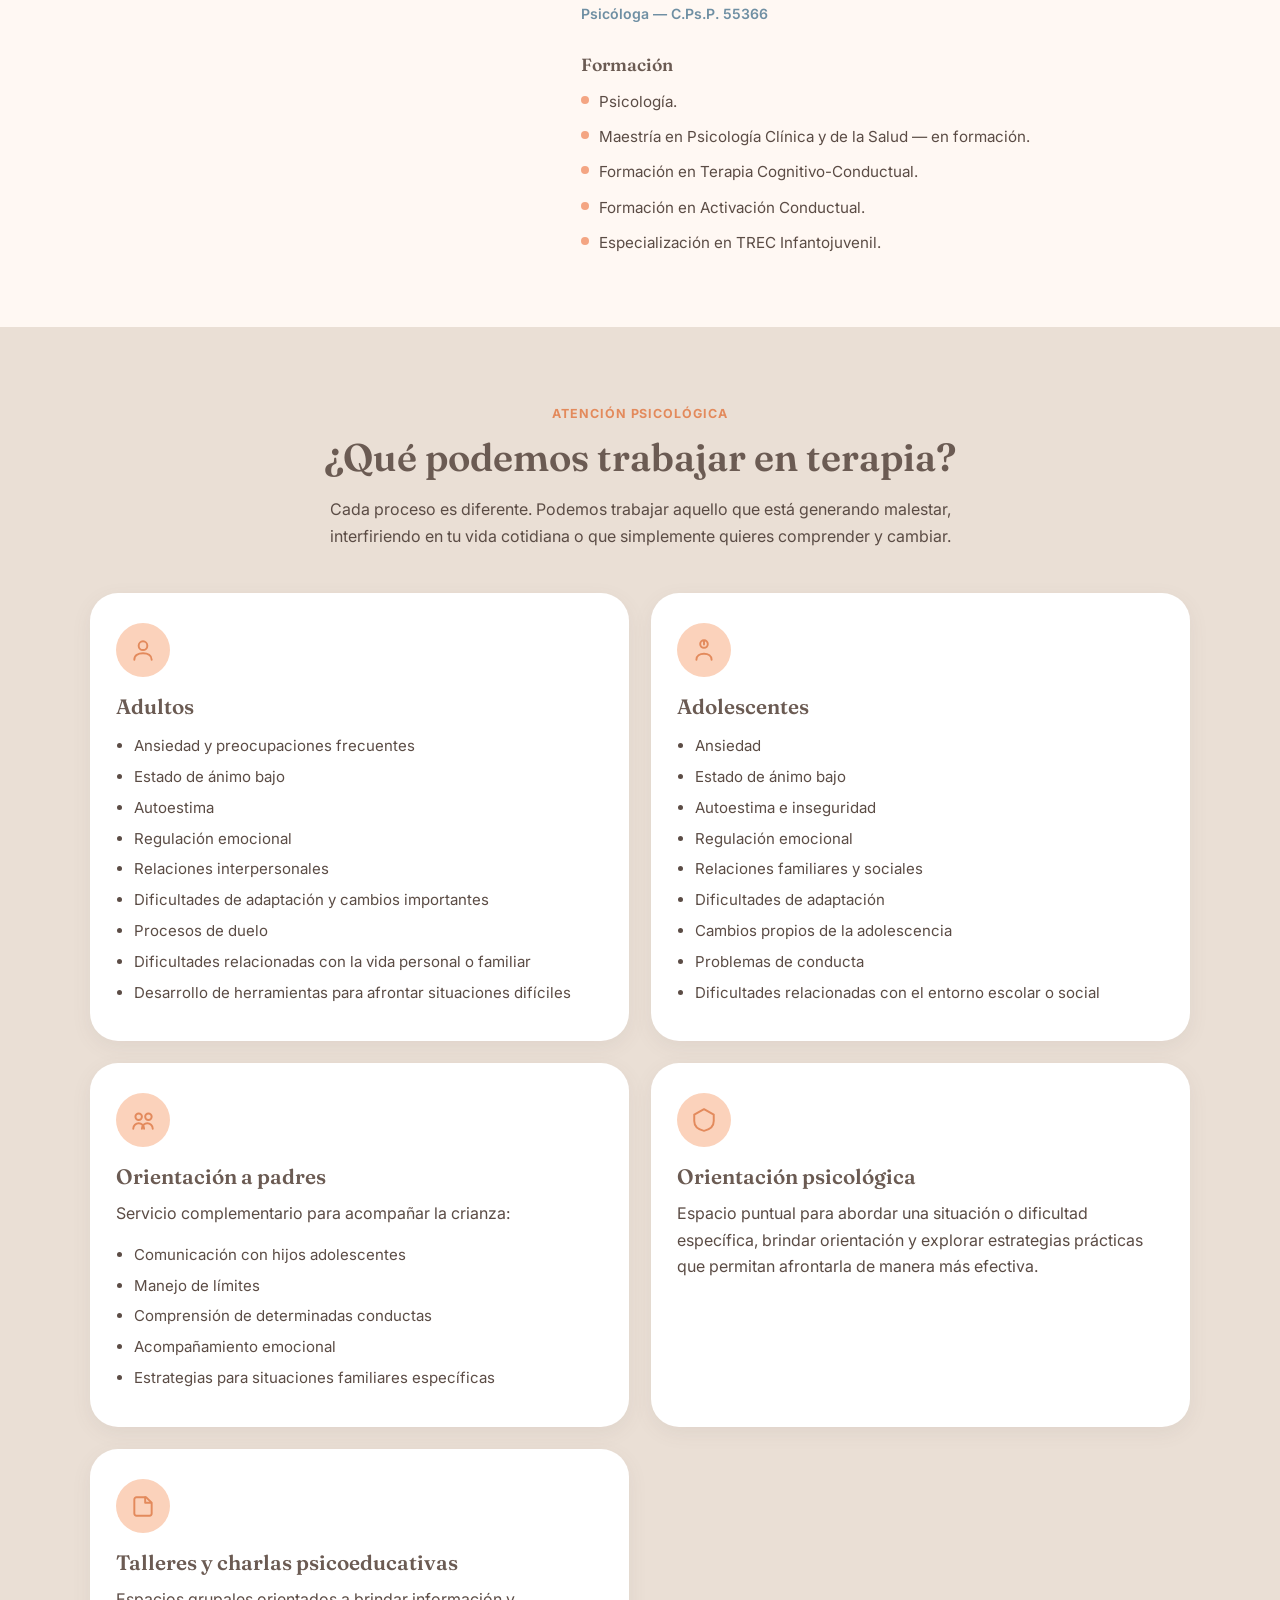
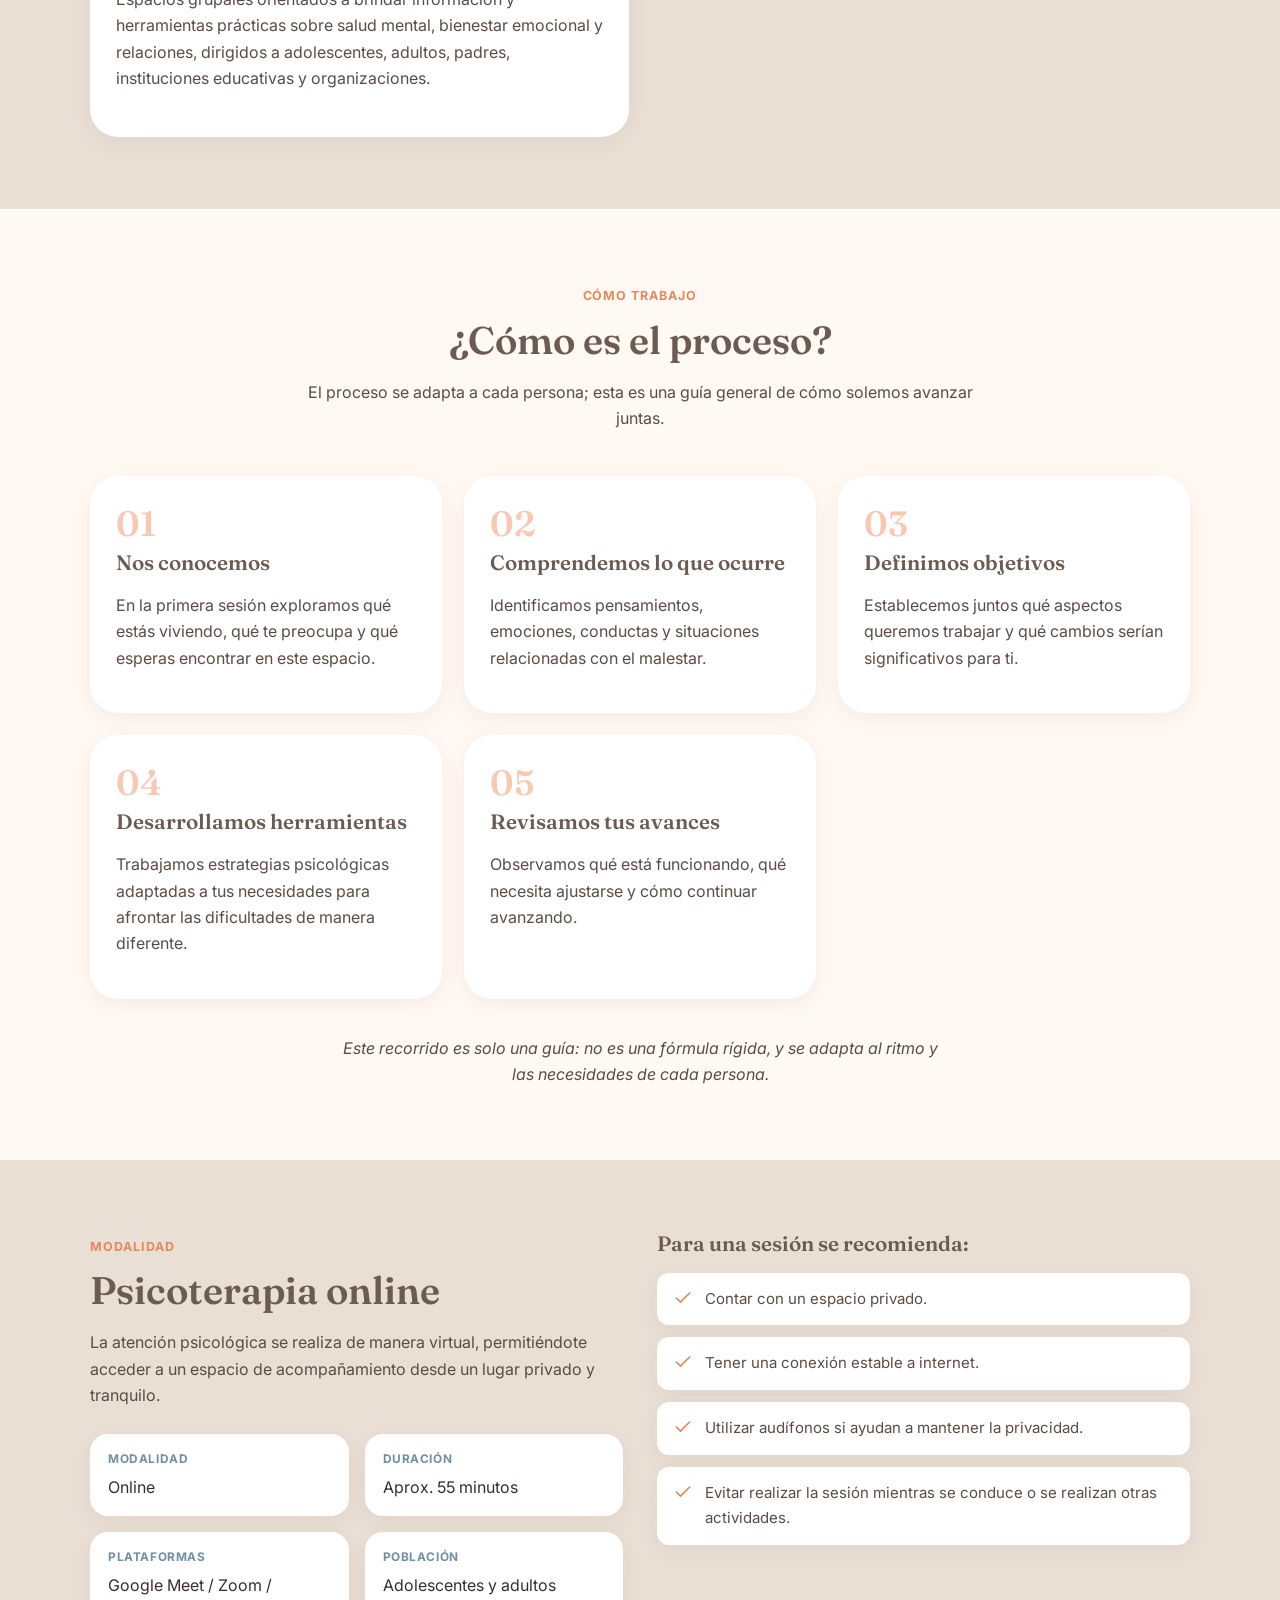
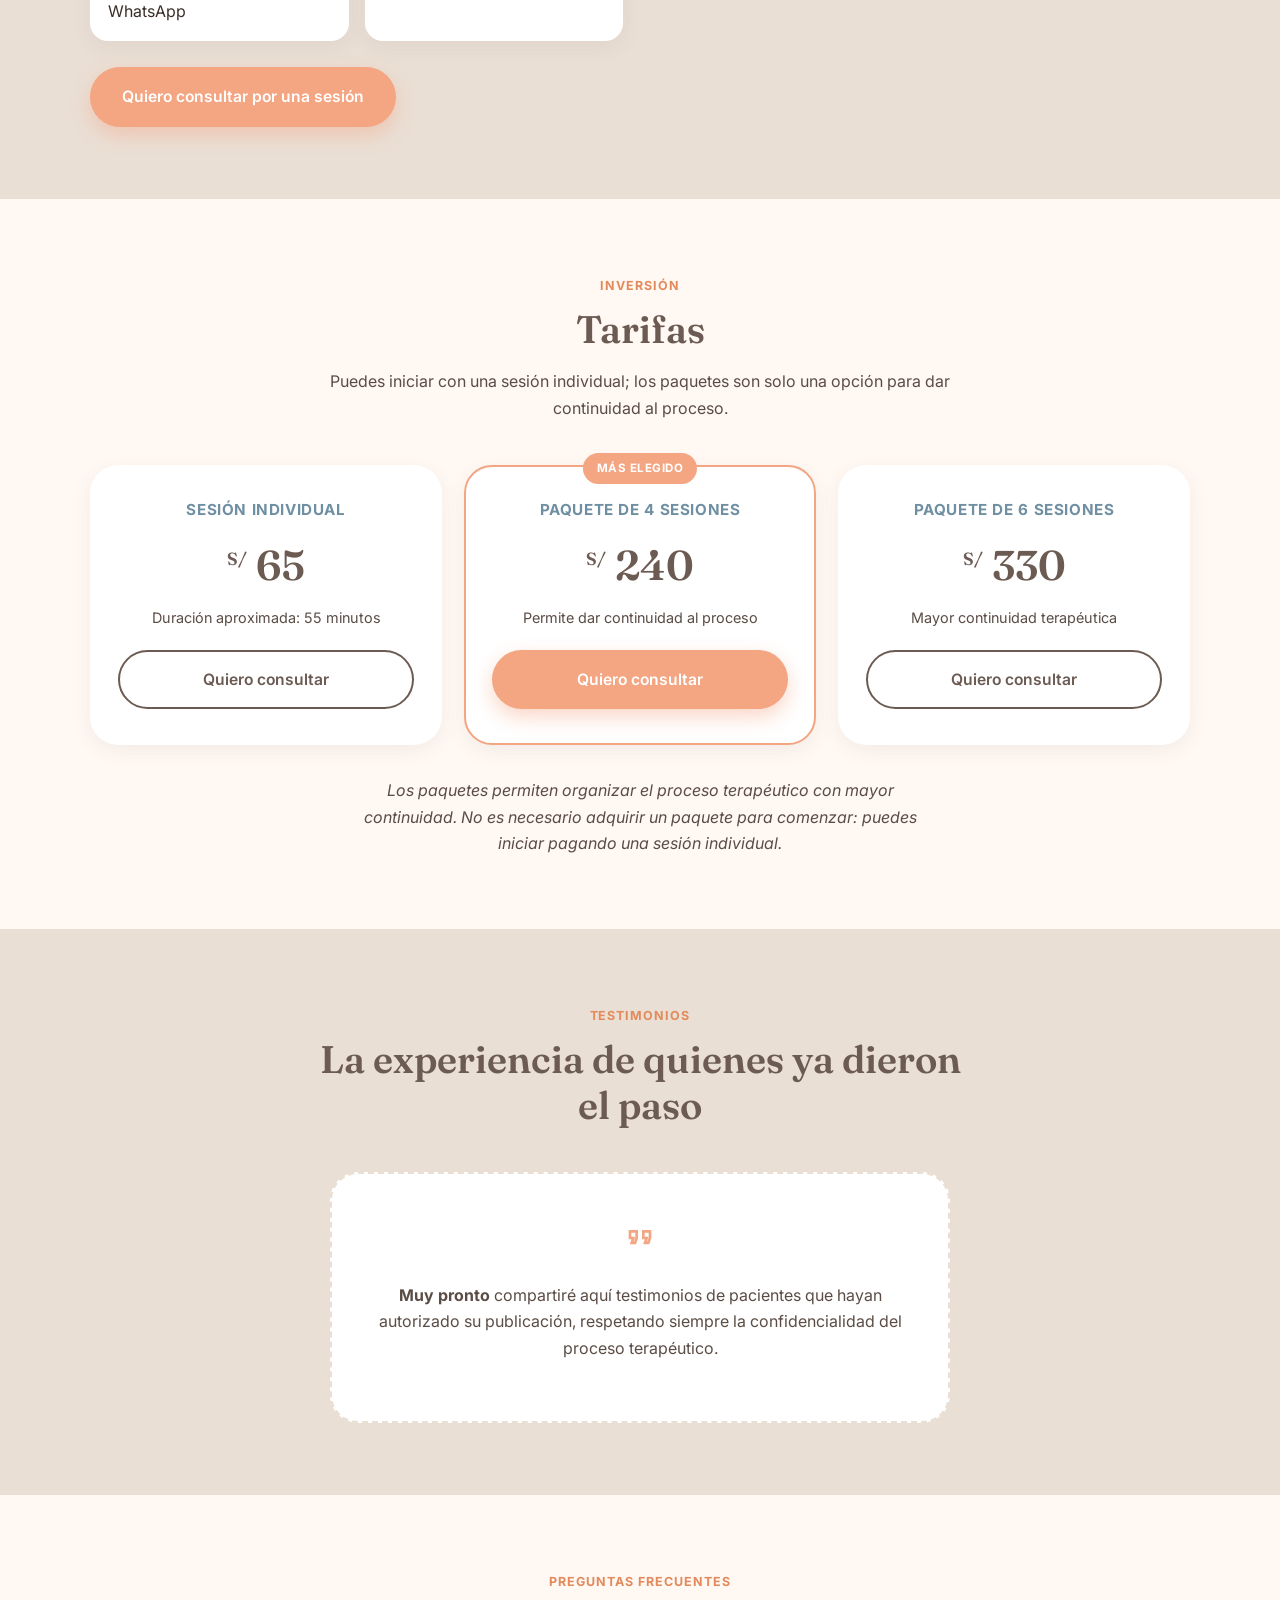
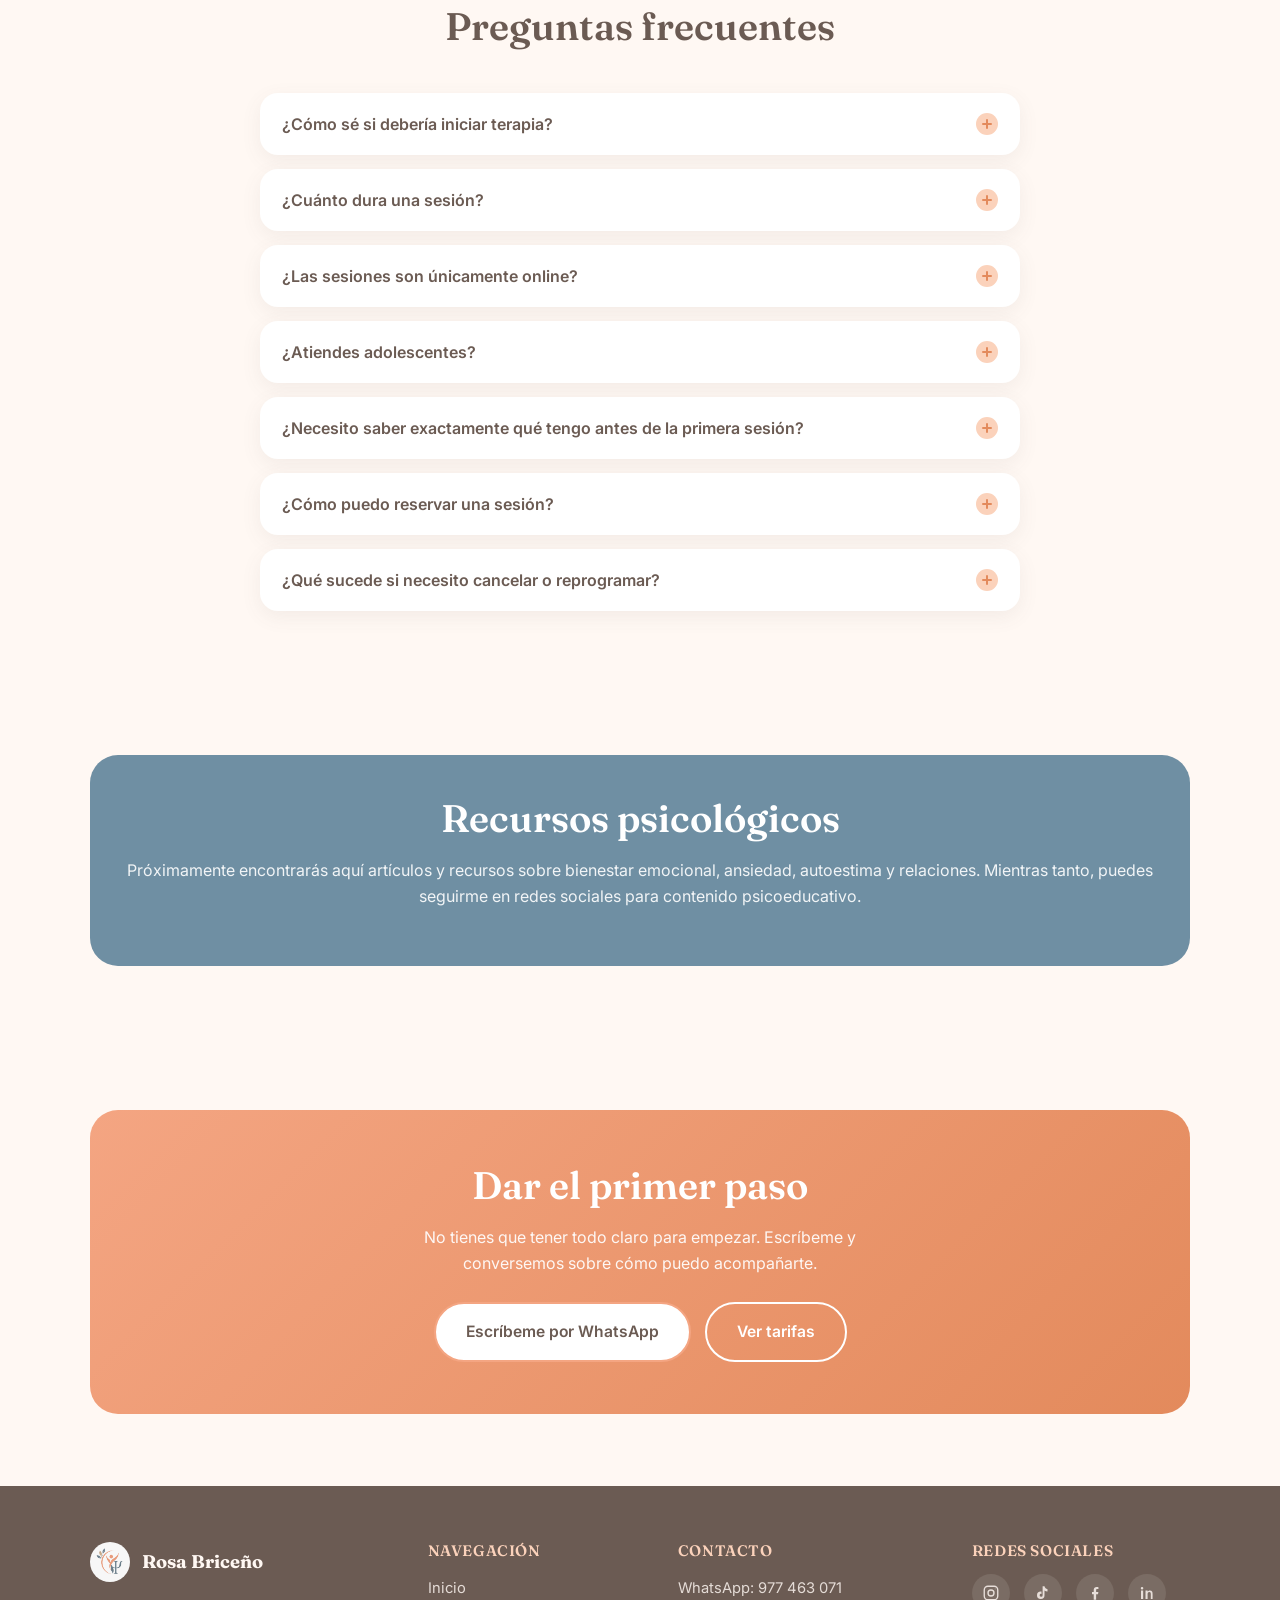
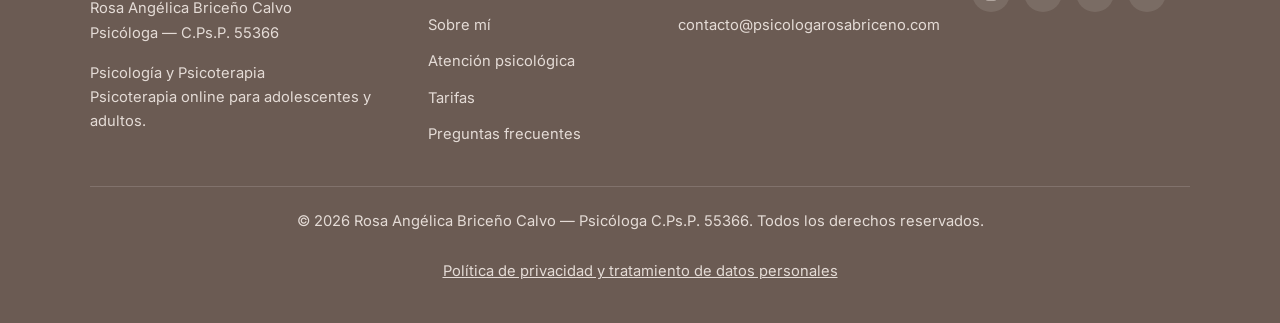
==== commit c2b625f3: "Integrar logo y foto profesional reales de Rosa Briceño Conecta el logo.jpeg y foto-hero.jpeg subido" ====
--- a/index.html
+++ b/index.html
@@ -16,13 +16,13 @@
 <meta property="og:site_name" content="Rosa Briceño | Psicología y Psicoterapia">
 <meta property="og:title" content="Rosa Briceño | Psicóloga Online Perú">
 <meta property="og:description" content="Psicoterapia online para adolescentes y adultos. Un espacio de escucha, comprensión y acompañamiento profesional.">
-<meta property="og:image" content="https://psicologarosabriceno.com/assets/img/og-cover.svg">
+<meta property="og:image" content="https://psicologarosabriceno.com/assets/img/foto-hero.jpeg">
 <meta property="og:url" content="https://psicologarosabriceno.com/">
 
 <meta name="twitter:card" content="summary_large_image">
 <meta name="twitter:title" content="Rosa Briceño | Psicóloga Online Perú">
 <meta name="twitter:description" content="Psicoterapia online para adolescentes y adultos.">
-<meta name="twitter:image" content="https://psicologarosabriceno.com/assets/img/og-cover.svg">
+<meta name="twitter:image" content="https://psicologarosabriceno.com/assets/img/foto-hero.jpeg">
 
 <link rel="icon" type="image/svg+xml" href="assets/img/favicon.svg">
 
@@ -41,7 +41,7 @@
   "alternateName": "Rosa Briceño | Psicología y Psicoterapia",
   "description": "Psicóloga (C.Ps.P. 55366) especializada en psicoterapia online para adolescentes y adultos, enfoque cognitivo-conductual y activación conductual.",
   "url": "https://psicologarosabriceno.com/",
-  "image": "https://psicologarosabriceno.com/assets/img/og-cover.svg",
+  "image": "https://psicologarosabriceno.com/assets/img/foto-hero.jpeg",
   "telephone": "+51977463071",
   "priceRange": "S/ 65 - S/ 330",
   "areaServed": "PE",
@@ -64,7 +64,7 @@
 <header class="header" id="header">
   <div class="container header__inner">
     <a href="#inicio" class="brand">
-      <img src="assets/img/logo.svg" alt="Logo Rosa Briceño Psicología y Psicoterapia" class="brand__logo">
+      <img src="assets/img/logo.jpeg" alt="Logo Rosa Briceño Psicología y Psicoterapia" class="brand__logo">
       <span class="brand__text">
         <span class="brand__name">Rosa Briceño</span>
         <span class="brand__role">Psicología y Psicoterapia</span>
@@ -128,8 +128,7 @@
           <path d="M320 90C355 130 370 190 355 245C340 300 290 340 230 355C170 370 100 360 60 320C20 280 10 210 35 155C60 100 120 60 180 50C240 40 285 50 320 90Z" fill="#EADFD5"/>
         </svg>
         <div class="hero__photo">
-          <!-- Reemplazar por la fotografía profesional de Rosa (retrato, mirando a cámara, fondo claro) -->
-          <img src="assets/img/foto-hero.svg" alt="Rosa Briceño, psicóloga" loading="eager">
+          <img src="assets/img/foto-hero.jpeg" alt="Rosa Briceño, psicóloga" loading="eager">
         </div>
         <div class="hero__badge"><span class="dot"></span> Sesiones online vía Meet / Zoom</div>
       </div>
@@ -452,7 +451,7 @@
     <div class="footer__grid">
       <div>
         <div class="footer__brand">
-          <img src="assets/img/logo.svg" alt="Logo Rosa Briceño" width="40" height="40">
+          <img src="assets/img/logo.jpeg" alt="Logo Rosa Briceño" width="40" height="40">
           <strong>Rosa Briceño</strong>
         </div>
         <p>Rosa Angélica Briceño Calvo<br>Psicóloga — C.Ps.P. 55366</p>
--- a/css/styles.css
+++ b/css/styles.css
@@ -182,6 +182,7 @@
   width: 44px;
   height: 44px;
   border-radius: 50%;
+  object-fit: cover;
   flex-shrink: 0;
 }
 
@@ -858,6 +859,11 @@
   margin-bottom: 14px;
 }
 
+.footer__brand img {
+  border-radius: 50%;
+  object-fit: cover;
+}
+
 .footer__brand strong {
   font-family: var(--font-heading);
   font-size: 1.15rem;
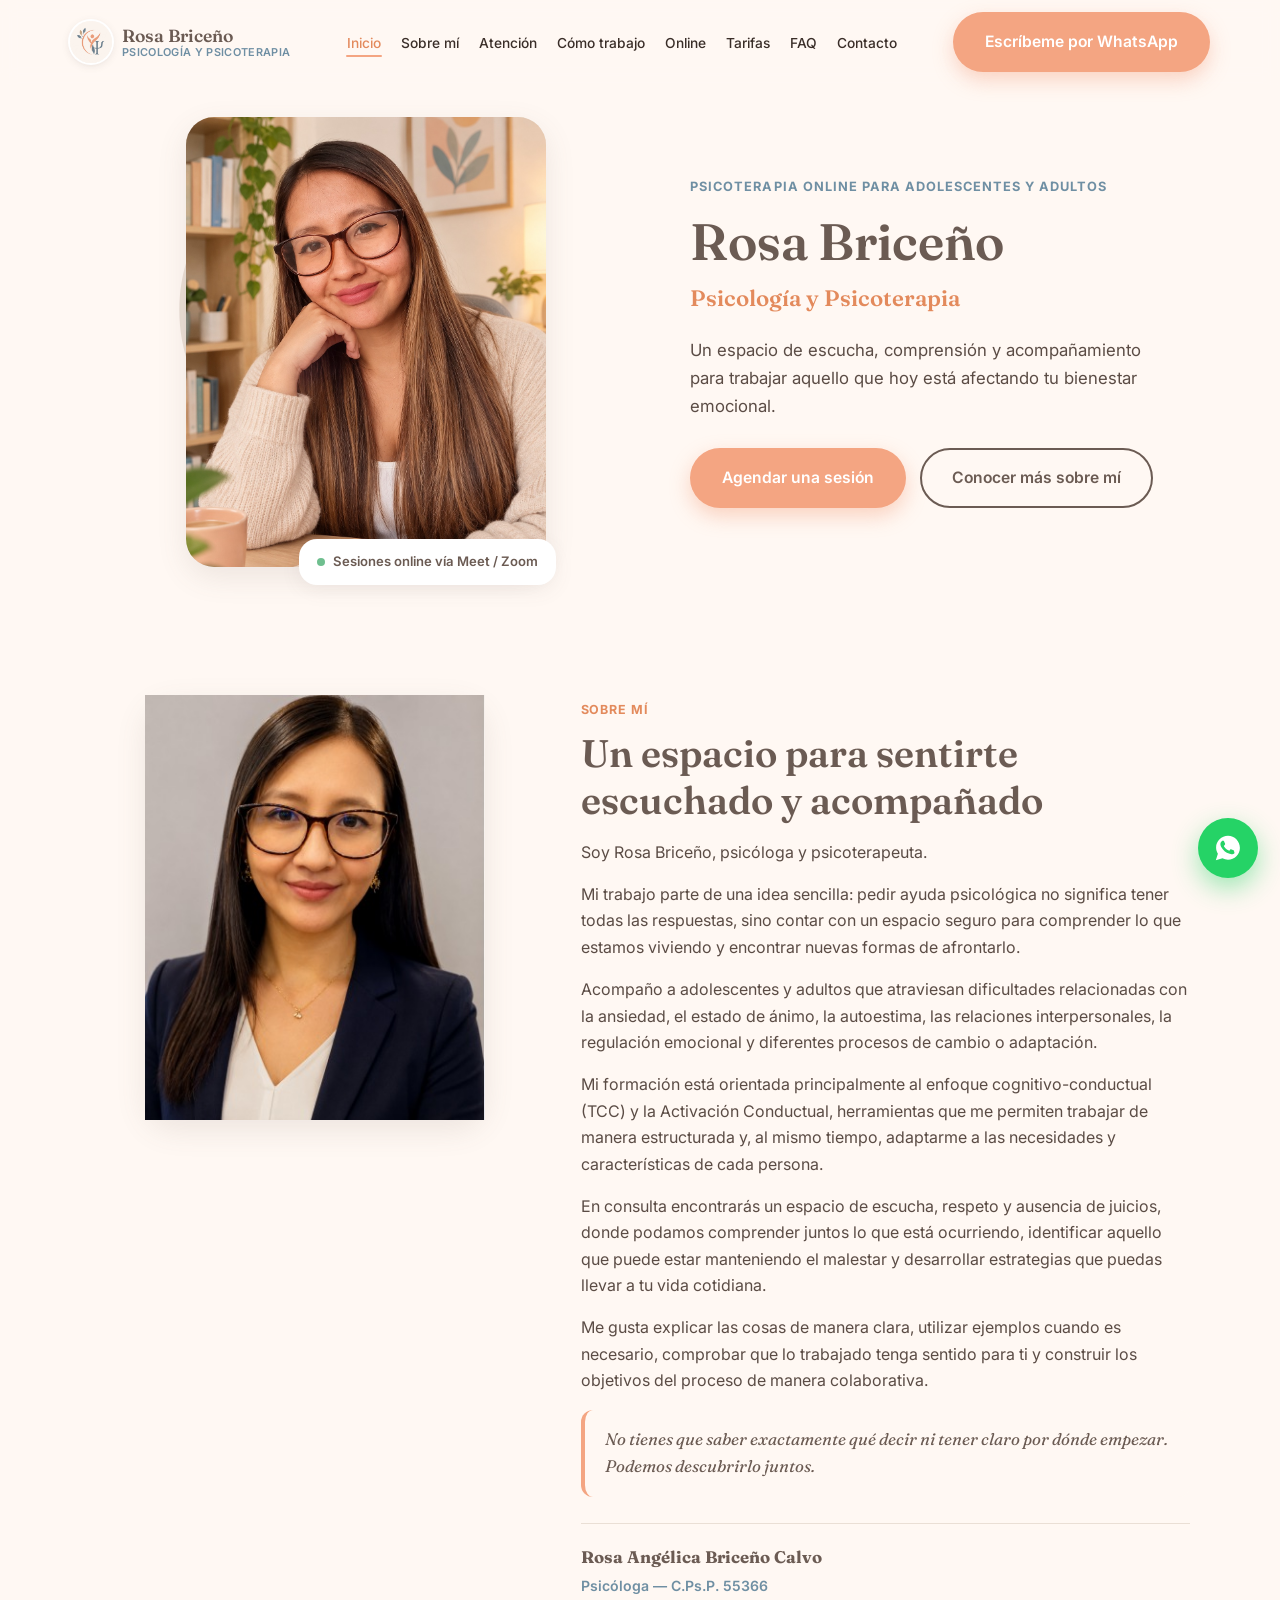
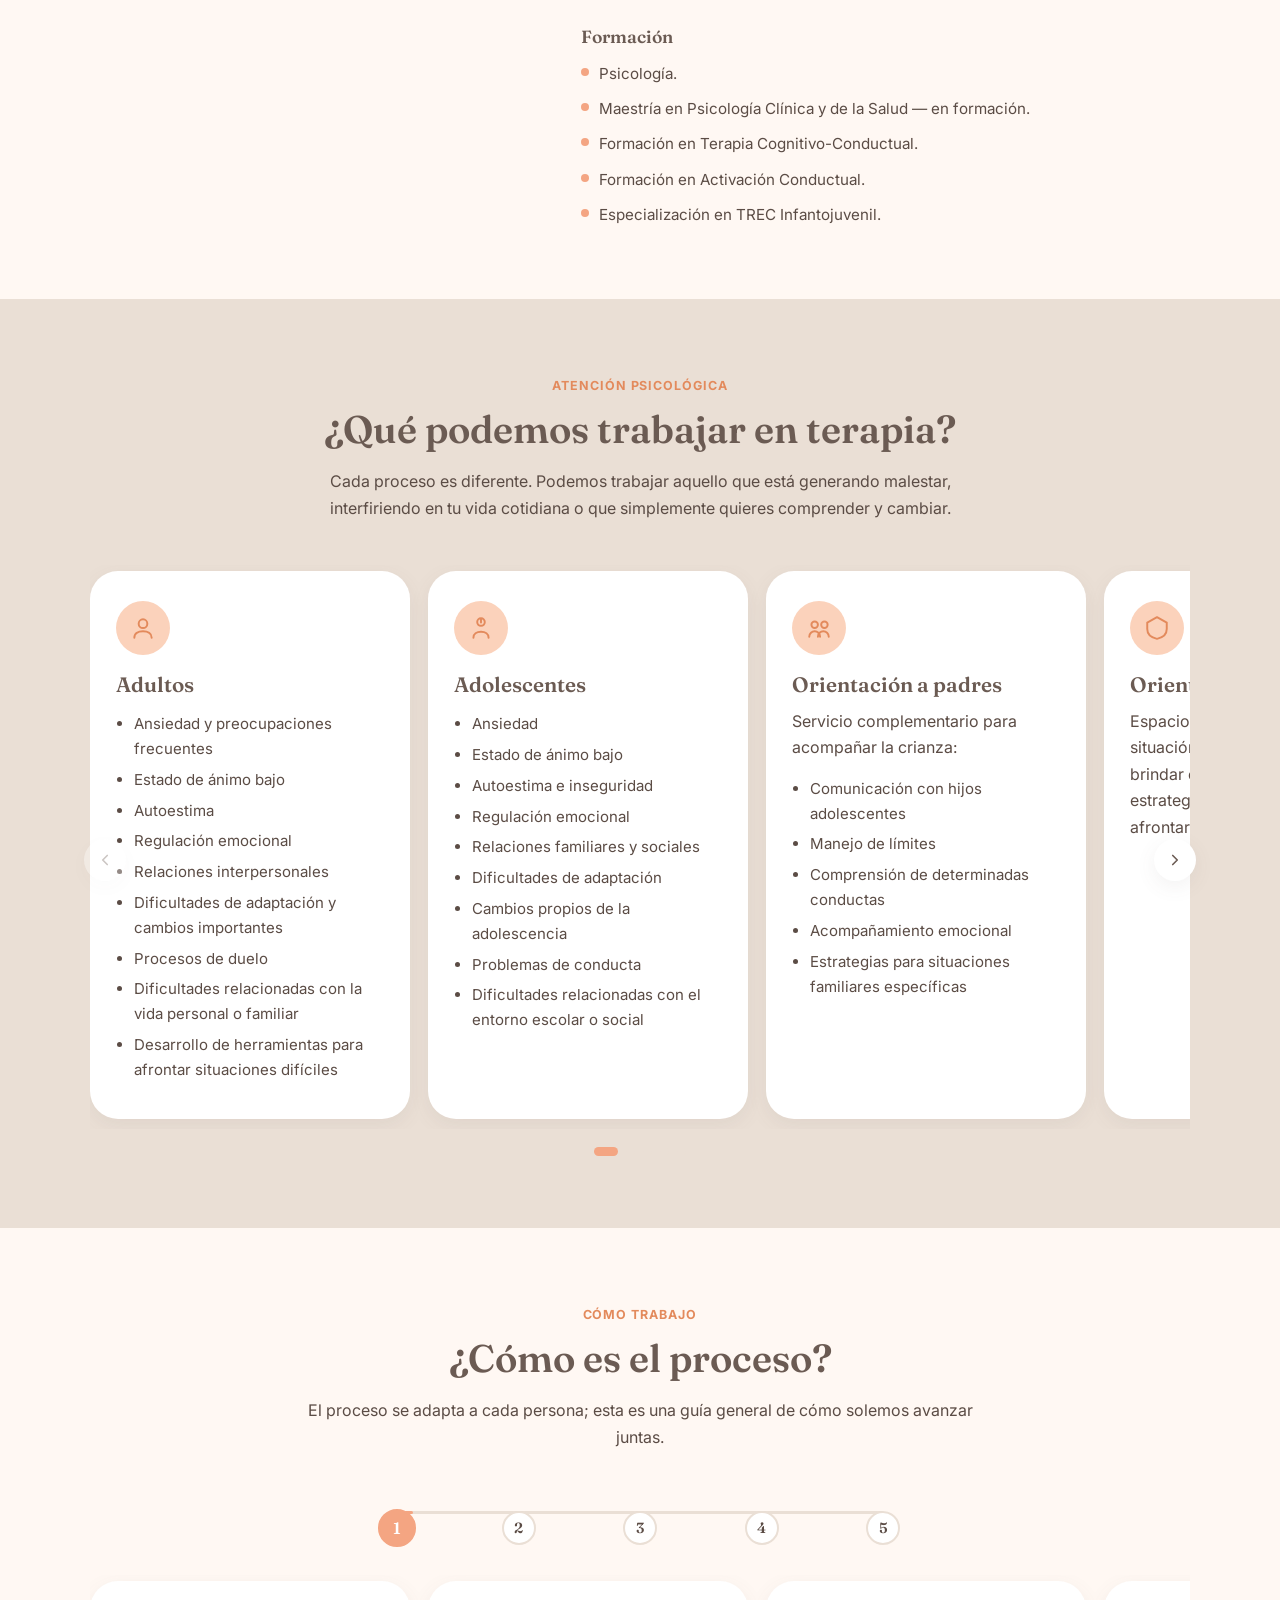
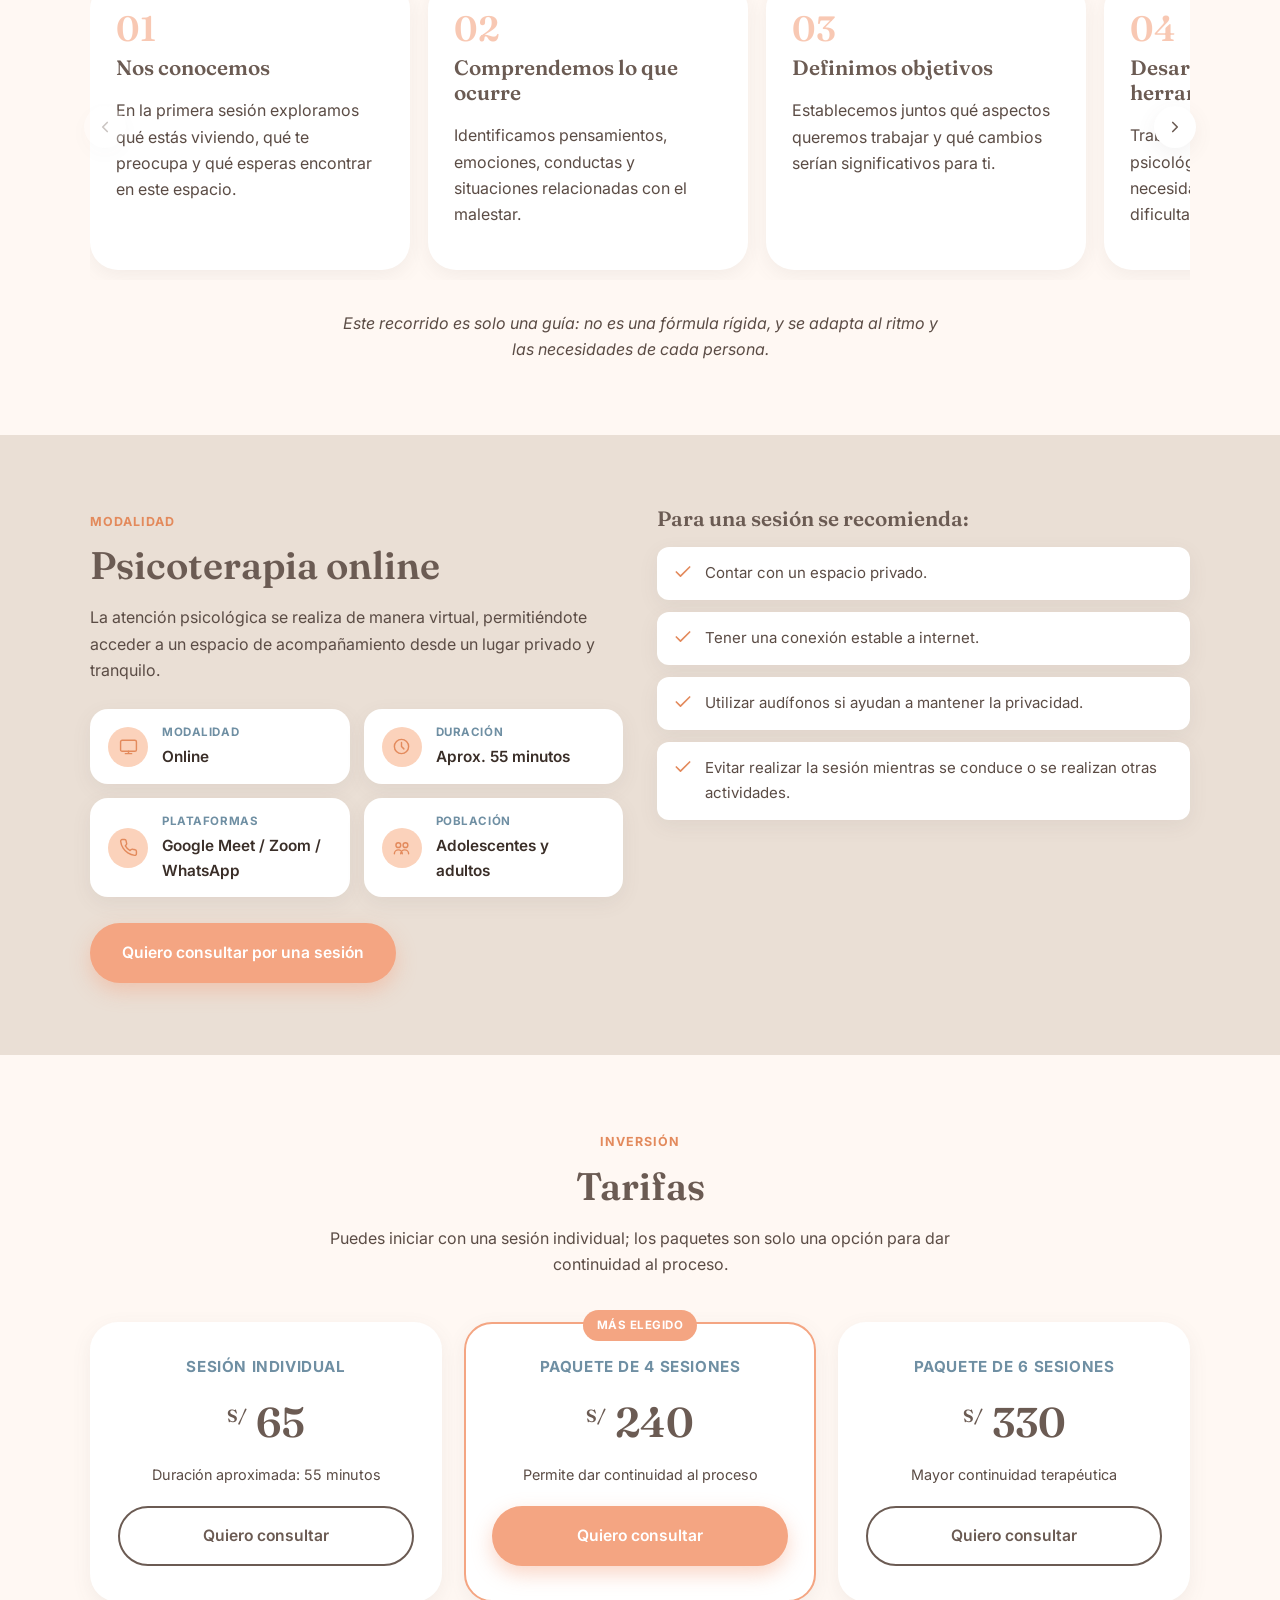
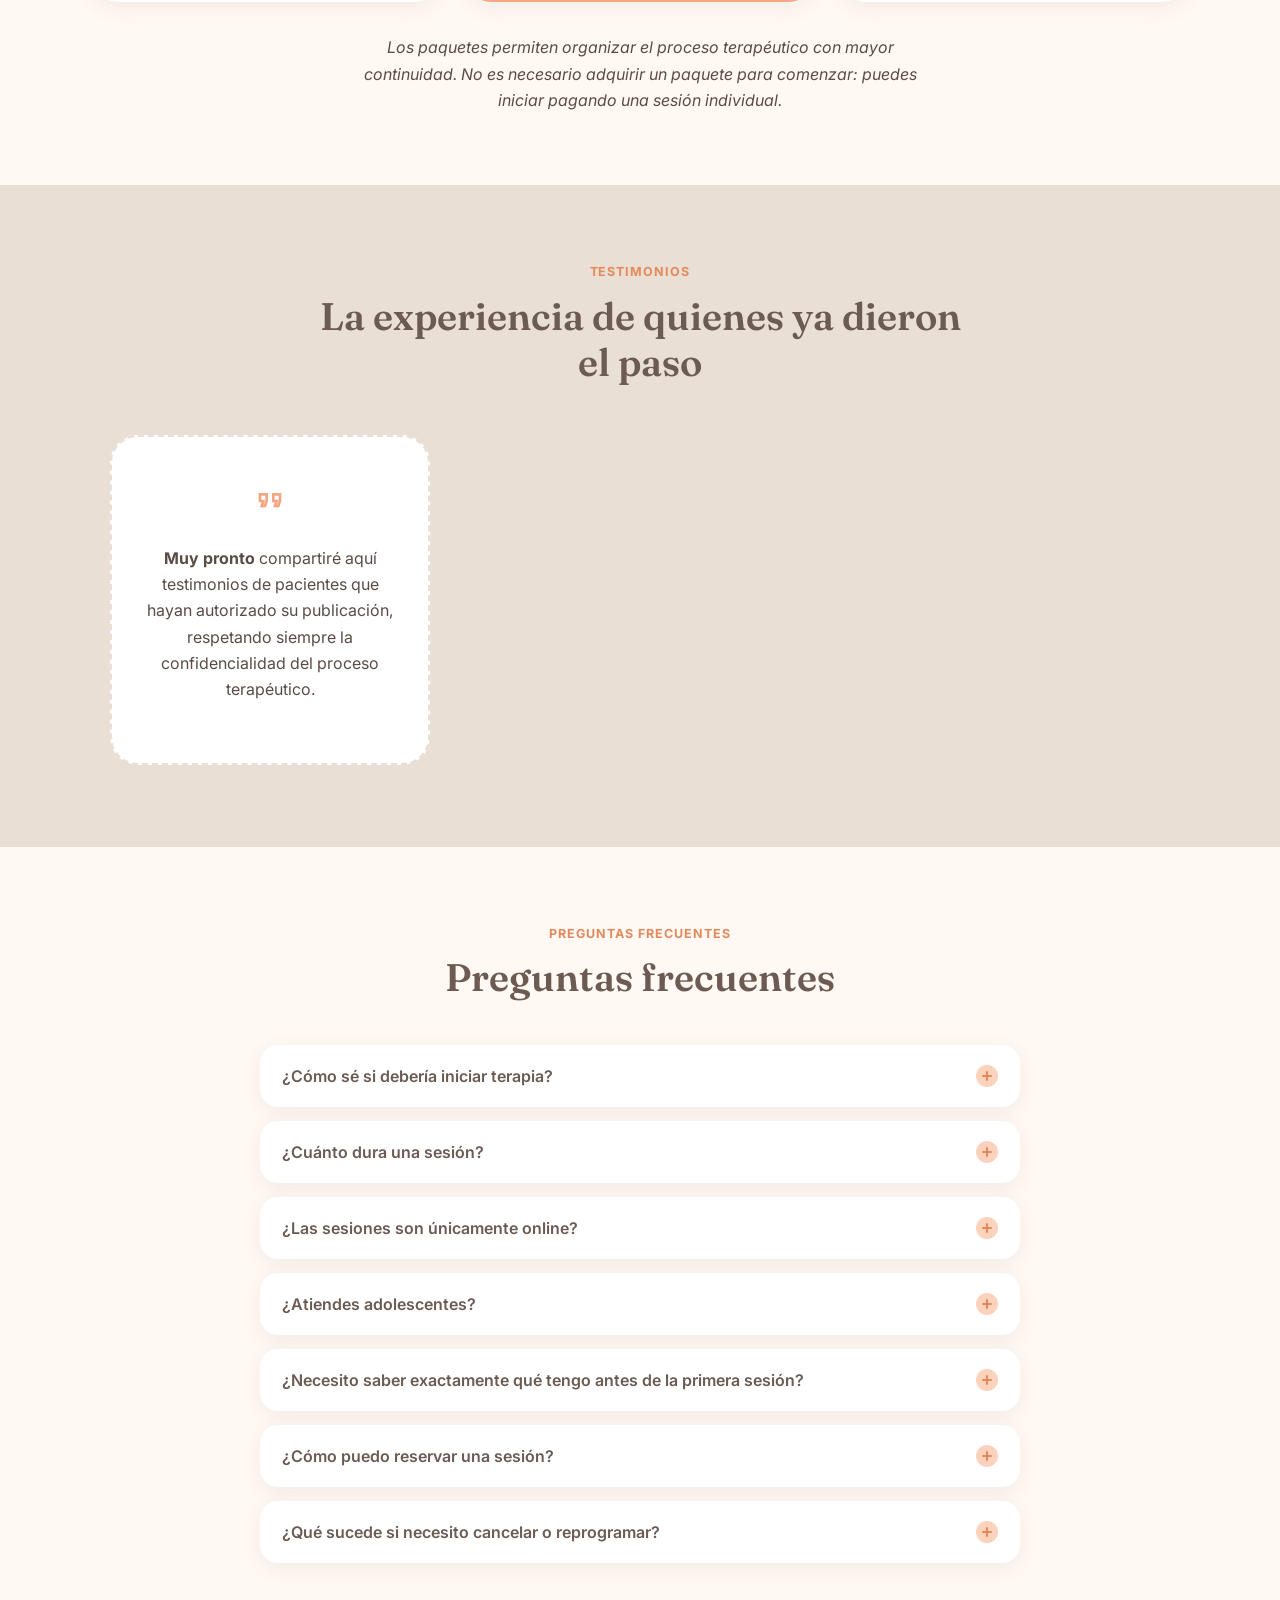
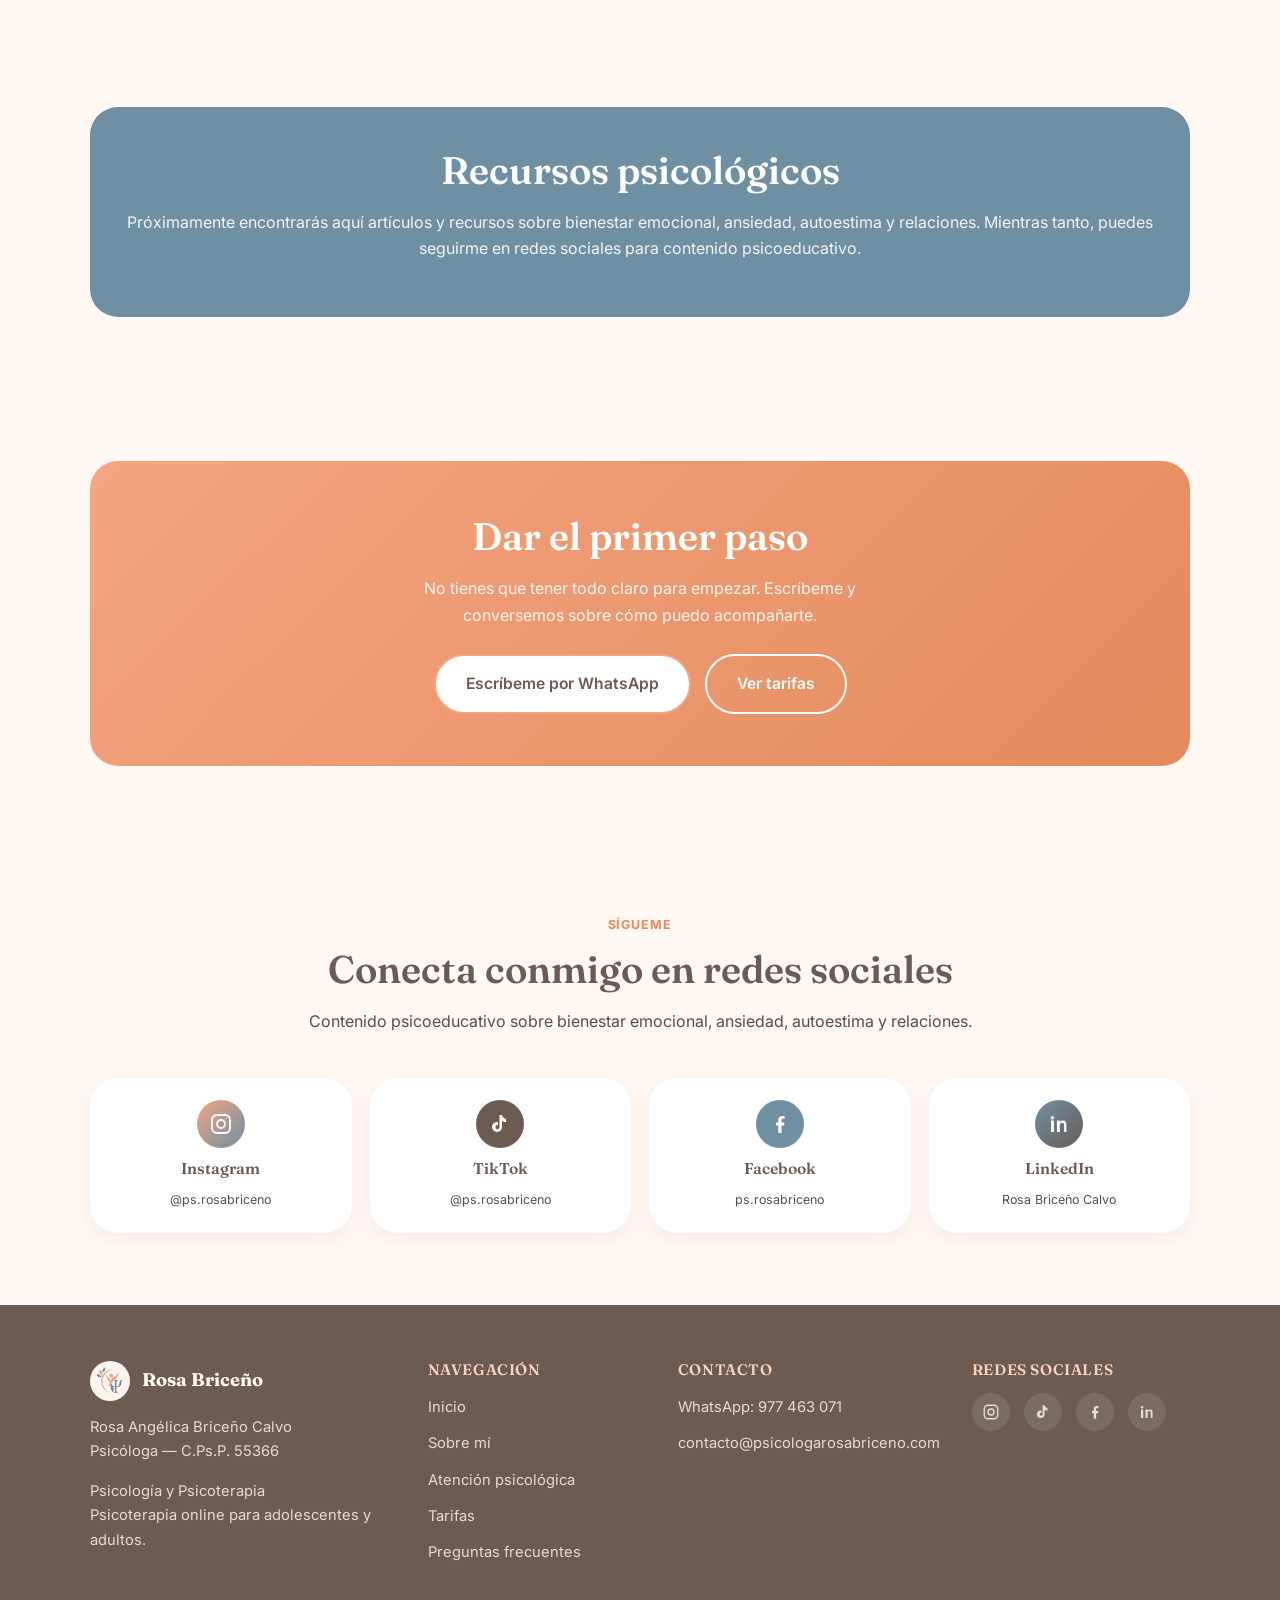
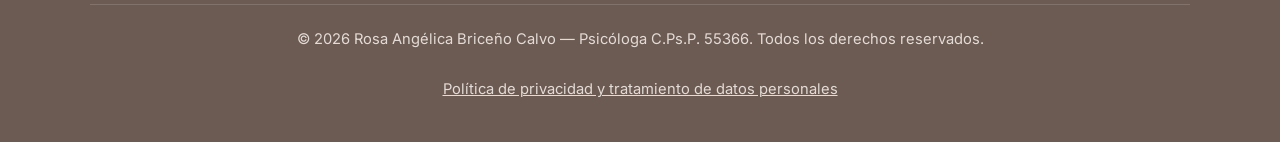
==== commit bdb8fcf4: "Rediseñar header, menú móvil y convertir secciones clave en carruseles - Header: nav en una sola lín" ====
--- a/index.html
+++ b/index.html
@@ -75,11 +75,11 @@
       <ul class="nav__list">
         <li><a class="nav__link" href="#inicio">Inicio</a></li>
         <li><a class="nav__link" href="#sobre-mi">Sobre mí</a></li>
-        <li><a class="nav__link" href="#atencion">Atención psicológica</a></li>
+        <li><a class="nav__link" href="#atencion">Atención</a></li>
         <li><a class="nav__link" href="#como-trabajo">Cómo trabajo</a></li>
-        <li><a class="nav__link" href="#psicoterapia-online">Psicoterapia online</a></li>
+        <li><a class="nav__link" href="#psicoterapia-online">Online</a></li>
         <li><a class="nav__link" href="#tarifas">Tarifas</a></li>
-        <li><a class="nav__link" href="#preguntas-frecuentes">Preguntas frecuentes</a></li>
+        <li><a class="nav__link" href="#preguntas-frecuentes">FAQ</a></li>
         <li><a class="nav__link" href="#contacto">Contacto</a></li>
       </ul>
     </nav>
@@ -112,25 +112,27 @@
   <!-- ============ HERO ============ -->
   <section class="hero" id="inicio">
     <div class="container hero__inner">
-      <div class="hero__content">
-        <span class="hero__eyebrow">Psicoterapia online para adolescentes y adultos</span>
-        <h1 class="hero__title">Rosa Briceño</h1>
-        <p class="hero__subtitle">Psicología y Psicoterapia</p>
-        <p class="hero__text">Un espacio de escucha, comprensión y acompañamiento para trabajar aquello que hoy está afectando tu bienestar emocional.</p>
-        <div class="hero__actions">
-          <a href="https://wa.me/51977463071?text=Hola%2C%20Rosa.%20He%20visto%20tu%20p%C3%A1gina%20web%20y%20me%20gustar%C3%ADa%20consultar%20sobre%20las%20sesiones%20de%20psicoterapia." target="_blank" rel="noopener" class="btn btn-primary">Agendar una sesión</a>
-          <a href="#sobre-mi" class="btn btn-outline">Conocer más sobre mí</a>
-        </div>
-      </div>
-
-      <div class="hero__image-wrap">
-        <svg class="hero__blob" viewBox="0 0 400 400" fill="none" xmlns="http://www.w3.org/2000/svg" aria-hidden="true">
-          <path d="M320 90C355 130 370 190 355 245C340 300 290 340 230 355C170 370 100 360 60 320C20 280 10 210 35 155C60 100 120 60 180 50C240 40 285 50 320 90Z" fill="#EADFD5"/>
-        </svg>
-        <div class="hero__photo">
-          <img src="assets/img/foto-hero.jpeg" alt="Rosa Briceño, psicóloga" loading="eager">
-        </div>
-        <div class="hero__badge"><span class="dot"></span> Sesiones online vía Meet / Zoom</div>
+      <div class="hero__card">
+        <div class="hero__image-wrap">
+          <svg class="hero__blob" viewBox="0 0 400 400" fill="none" xmlns="http://www.w3.org/2000/svg" aria-hidden="true">
+            <path d="M320 90C355 130 370 190 355 245C340 300 290 340 230 355C170 370 100 360 60 320C20 280 10 210 35 155C60 100 120 60 180 50C240 40 285 50 320 90Z" fill="#EADFD5"/>
+          </svg>
+          <div class="hero__photo">
+            <img src="assets/img/foto-hero.jpeg" alt="Rosa Briceño, psicóloga" loading="eager">
+          </div>
+          <div class="hero__badge"><span class="dot"></span> Sesiones online vía Meet / Zoom</div>
+        </div>
+
+        <div class="hero__content">
+          <span class="hero__eyebrow">Psicoterapia online para adolescentes y adultos</span>
+          <h1 class="hero__title">Rosa Briceño</h1>
+          <p class="hero__subtitle">Psicología y Psicoterapia</p>
+          <p class="hero__text">Un espacio de escucha, comprensión y acompañamiento para trabajar aquello que hoy está afectando tu bienestar emocional.</p>
+          <div class="hero__actions">
+            <a href="https://wa.me/51977463071?text=Hola%2C%20Rosa.%20He%20visto%20tu%20p%C3%A1gina%20web%20y%20me%20gustar%C3%ADa%20consultar%20sobre%20las%20sesiones%20de%20psicoterapia." target="_blank" rel="noopener" class="btn btn-primary">Agendar una sesión</a>
+            <a href="#sobre-mi" class="btn btn-outline">Conocer más sobre mí</a>
+          </div>
+        </div>
       </div>
     </div>
   </section>
@@ -138,39 +140,38 @@
   <!-- ============ SOBRE MÍ ============ -->
   <section class="section" id="sobre-mi">
     <div class="container about">
-      <div>
+      <div class="about__card">
         <div class="about__image">
-          <!-- Reemplazar por segunda fotografía profesional de Rosa (más natural, plano medio) -->
-          <img src="assets/img/foto-sobre-mi.svg" alt="Rosa Briceño en sesión de psicoterapia" loading="lazy">
-        </div>
-      </div>
-
-      <div>
-        <span class="section-tag">Sobre mí</span>
-        <h2>Un espacio para sentirte escuchado y acompañado</h2>
-        <p>Soy Rosa Briceño, psicóloga y psicoterapeuta.</p>
-        <p>Mi trabajo parte de una idea sencilla: pedir ayuda psicológica no significa tener todas las respuestas, sino contar con un espacio seguro para comprender lo que estamos viviendo y encontrar nuevas formas de afrontarlo.</p>
-        <p>Acompaño a adolescentes y adultos que atraviesan dificultades relacionadas con la ansiedad, el estado de ánimo, la autoestima, las relaciones interpersonales, la regulación emocional y diferentes procesos de cambio o adaptación.</p>
-        <p>Mi formación está orientada principalmente al enfoque cognitivo-conductual (TCC) y la Activación Conductual, herramientas que me permiten trabajar de manera estructurada y, al mismo tiempo, adaptarme a las necesidades y características de cada persona.</p>
-        <p>En consulta encontrarás un espacio de escucha, respeto y ausencia de juicios, donde podamos comprender juntos lo que está ocurriendo, identificar aquello que puede estar manteniendo el malestar y desarrollar estrategias que puedas llevar a tu vida cotidiana.</p>
-        <p>Me gusta explicar las cosas de manera clara, utilizar ejemplos cuando es necesario, comprobar que lo trabajado tenga sentido para ti y construir los objetivos del proceso de manera colaborativa.</p>
-
-        <div class="about__highlight">No tienes que saber exactamente qué decir ni tener claro por dónde empezar. Podemos descubrirlo juntos.</div>
-
-        <div class="about__signature">
-          <strong>Rosa Angélica Briceño Calvo</strong>
-          <span>Psicóloga — C.Ps.P. 55366</span>
-        </div>
-
-        <div class="formation">
-          <h3>Formación</h3>
-          <ul>
-            <li>Psicología.</li>
-            <li>Maestría en Psicología Clínica y de la Salud — en formación.</li>
-            <li>Formación en Terapia Cognitivo-Conductual.</li>
-            <li>Formación en Activación Conductual.</li>
-            <li>Especialización en TREC Infantojuvenil.</li>
-          </ul>
+          <img src="assets/img/foto-sobre-mi.jpeg" alt="Rosa Briceño, psicóloga y psicoterapeuta" loading="lazy">
+        </div>
+
+        <div class="about__body">
+          <span class="section-tag">Sobre mí</span>
+          <h2>Un espacio para sentirte escuchado y acompañado</h2>
+          <p>Soy Rosa Briceño, psicóloga y psicoterapeuta.</p>
+          <p>Mi trabajo parte de una idea sencilla: pedir ayuda psicológica no significa tener todas las respuestas, sino contar con un espacio seguro para comprender lo que estamos viviendo y encontrar nuevas formas de afrontarlo.</p>
+          <p>Acompaño a adolescentes y adultos que atraviesan dificultades relacionadas con la ansiedad, el estado de ánimo, la autoestima, las relaciones interpersonales, la regulación emocional y diferentes procesos de cambio o adaptación.</p>
+          <p>Mi formación está orientada principalmente al enfoque cognitivo-conductual (TCC) y la Activación Conductual, herramientas que me permiten trabajar de manera estructurada y, al mismo tiempo, adaptarme a las necesidades y características de cada persona.</p>
+          <p>En consulta encontrarás un espacio de escucha, respeto y ausencia de juicios, donde podamos comprender juntos lo que está ocurriendo, identificar aquello que puede estar manteniendo el malestar y desarrollar estrategias que puedas llevar a tu vida cotidiana.</p>
+          <p>Me gusta explicar las cosas de manera clara, utilizar ejemplos cuando es necesario, comprobar que lo trabajado tenga sentido para ti y construir los objetivos del proceso de manera colaborativa.</p>
+
+          <div class="about__highlight">No tienes que saber exactamente qué decir ni tener claro por dónde empezar. Podemos descubrirlo juntos.</div>
+
+          <div class="about__signature">
+            <strong>Rosa Angélica Briceño Calvo</strong>
+            <span>Psicóloga — C.Ps.P. 55366</span>
+          </div>
+
+          <div class="formation">
+            <h3>Formación</h3>
+            <ul>
+              <li>Psicología.</li>
+              <li>Maestría en Psicología Clínica y de la Salud — en formación.</li>
+              <li>Formación en Terapia Cognitivo-Conductual.</li>
+              <li>Formación en Activación Conductual.</li>
+              <li>Especialización en TREC Infantojuvenil.</li>
+            </ul>
+          </div>
         </div>
       </div>
     </div>
@@ -185,73 +186,92 @@
         <p>Cada proceso es diferente. Podemos trabajar aquello que está generando malestar, interfiriendo en tu vida cotidiana o que simplemente quieres comprender y cambiar.</p>
       </div>
 
-      <div class="cards-grid">
-        <div class="card">
-          <div class="card__icon">
-            <svg viewBox="0 0 24 24" fill="none" stroke="#E38A5C" stroke-width="1.8" stroke-linecap="round" stroke-linejoin="round"><circle cx="12" cy="8" r="4"/><path d="M4 21c0-4 3.5-6 8-6s8 2 8 6"/></svg>
-          </div>
-          <h3>Adultos</h3>
-          <ul>
-            <li>Ansiedad y preocupaciones frecuentes</li>
-            <li>Estado de ánimo bajo</li>
-            <li>Autoestima</li>
-            <li>Regulación emocional</li>
-            <li>Relaciones interpersonales</li>
-            <li>Dificultades de adaptación y cambios importantes</li>
-            <li>Procesos de duelo</li>
-            <li>Dificultades relacionadas con la vida personal o familiar</li>
-            <li>Desarrollo de herramientas para afrontar situaciones difíciles</li>
-          </ul>
-        </div>
-
-        <div class="card">
-          <div class="card__icon">
-            <svg viewBox="0 0 24 24" fill="none" stroke="#E38A5C" stroke-width="1.8" stroke-linecap="round" stroke-linejoin="round"><path d="M12 3v4M12 3c-2 0-3.5 1.5-3.5 3.5S10 10 12 10s3.5-1.5 3.5-3.5S14 3 12 3Z"/><path d="M5 21c0-3.5 3-5.5 7-5.5s7 2 7 5.5"/></svg>
-          </div>
-          <h3>Adolescentes</h3>
-          <ul>
-            <li>Ansiedad</li>
-            <li>Estado de ánimo bajo</li>
-            <li>Autoestima e inseguridad</li>
-            <li>Regulación emocional</li>
-            <li>Relaciones familiares y sociales</li>
-            <li>Dificultades de adaptación</li>
-            <li>Cambios propios de la adolescencia</li>
-            <li>Problemas de conducta</li>
-            <li>Dificultades relacionadas con el entorno escolar o social</li>
-          </ul>
-        </div>
-
-        <div class="card">
-          <div class="card__icon">
-            <svg viewBox="0 0 24 24" fill="none" stroke="#E38A5C" stroke-width="1.8" stroke-linecap="round" stroke-linejoin="round"><circle cx="8" cy="9" r="3"/><circle cx="17" cy="9" r="3"/><path d="M3 20c0-3 2.5-5 5-5s5 2 5 5M11 20c0-3 2.5-5 5-5s5 2 5 5"/></svg>
-          </div>
-          <h3>Orientación a padres</h3>
-          <p>Servicio complementario para acompañar la crianza:</p>
-          <ul>
-            <li>Comunicación con hijos adolescentes</li>
-            <li>Manejo de límites</li>
-            <li>Comprensión de determinadas conductas</li>
-            <li>Acompañamiento emocional</li>
-            <li>Estrategias para situaciones familiares específicas</li>
-          </ul>
-        </div>
-
-        <div class="card">
-          <div class="card__icon">
-            <svg viewBox="0 0 24 24" fill="none" stroke="#E38A5C" stroke-width="1.8" stroke-linecap="round" stroke-linejoin="round"><path d="M12 2 3 7v6c0 5 4 8 9 9 5-1 9-4 9-9V7l-9-5Z"/></svg>
-          </div>
-          <h3>Orientación psicológica</h3>
-          <p>Espacio puntual para abordar una situación o dificultad específica, brindar orientación y explorar estrategias prácticas que permitan afrontarla de manera más efectiva.</p>
-        </div>
-
-        <div class="card">
-          <div class="card__icon">
-            <svg viewBox="0 0 24 24" fill="none" stroke="#E38A5C" stroke-width="1.8" stroke-linecap="round" stroke-linejoin="round"><path d="M4 19V6a2 2 0 0 1 2-2h9l5 5v10a2 2 0 0 1-2 2H6a2 2 0 0 1-2-2Z"/><path d="M14 4v5h5"/></svg>
-          </div>
-          <h3>Talleres y charlas psicoeducativas</h3>
-          <p>Espacios grupales orientados a brindar información y herramientas prácticas sobre salud mental, bienestar emocional y relaciones, dirigidos a adolescentes, adultos, padres, instituciones educativas y organizaciones.</p>
-        </div>
+      <div class="carousel" data-carousel>
+        <div class="carousel__viewport">
+          <div class="carousel__track">
+
+            <div class="carousel__slide">
+              <div class="card">
+                <div class="card__icon">
+                  <svg viewBox="0 0 24 24" fill="none" stroke="#E38A5C" stroke-width="1.8" stroke-linecap="round" stroke-linejoin="round"><circle cx="12" cy="8" r="4"/><path d="M4 21c0-4 3.5-6 8-6s8 2 8 6"/></svg>
+                </div>
+                <h3>Adultos</h3>
+                <ul>
+                  <li>Ansiedad y preocupaciones frecuentes</li>
+                  <li>Estado de ánimo bajo</li>
+                  <li>Autoestima</li>
+                  <li>Regulación emocional</li>
+                  <li>Relaciones interpersonales</li>
+                  <li>Dificultades de adaptación y cambios importantes</li>
+                  <li>Procesos de duelo</li>
+                  <li>Dificultades relacionadas con la vida personal o familiar</li>
+                  <li>Desarrollo de herramientas para afrontar situaciones difíciles</li>
+                </ul>
+              </div>
+            </div>
+
+            <div class="carousel__slide">
+              <div class="card">
+                <div class="card__icon">
+                  <svg viewBox="0 0 24 24" fill="none" stroke="#E38A5C" stroke-width="1.8" stroke-linecap="round" stroke-linejoin="round"><path d="M12 3v4M12 3c-2 0-3.5 1.5-3.5 3.5S10 10 12 10s3.5-1.5 3.5-3.5S14 3 12 3Z"/><path d="M5 21c0-3.5 3-5.5 7-5.5s7 2 7 5.5"/></svg>
+                </div>
+                <h3>Adolescentes</h3>
+                <ul>
+                  <li>Ansiedad</li>
+                  <li>Estado de ánimo bajo</li>
+                  <li>Autoestima e inseguridad</li>
+                  <li>Regulación emocional</li>
+                  <li>Relaciones familiares y sociales</li>
+                  <li>Dificultades de adaptación</li>
+                  <li>Cambios propios de la adolescencia</li>
+                  <li>Problemas de conducta</li>
+                  <li>Dificultades relacionadas con el entorno escolar o social</li>
+                </ul>
+              </div>
+            </div>
+
+            <div class="carousel__slide">
+              <div class="card">
+                <div class="card__icon">
+                  <svg viewBox="0 0 24 24" fill="none" stroke="#E38A5C" stroke-width="1.8" stroke-linecap="round" stroke-linejoin="round"><circle cx="8" cy="9" r="3"/><circle cx="17" cy="9" r="3"/><path d="M3 20c0-3 2.5-5 5-5s5 2 5 5M11 20c0-3 2.5-5 5-5s5 2 5 5"/></svg>
+                </div>
+                <h3>Orientación a padres</h3>
+                <p>Servicio complementario para acompañar la crianza:</p>
+                <ul>
+                  <li>Comunicación con hijos adolescentes</li>
+                  <li>Manejo de límites</li>
+                  <li>Comprensión de determinadas conductas</li>
+                  <li>Acompañamiento emocional</li>
+                  <li>Estrategias para situaciones familiares específicas</li>
+                </ul>
+              </div>
+            </div>
+
+            <div class="carousel__slide">
+              <div class="card">
+                <div class="card__icon">
+                  <svg viewBox="0 0 24 24" fill="none" stroke="#E38A5C" stroke-width="1.8" stroke-linecap="round" stroke-linejoin="round"><path d="M12 2 3 7v6c0 5 4 8 9 9 5-1 9-4 9-9V7l-9-5Z"/></svg>
+                </div>
+                <h3>Orientación psicológica</h3>
+                <p>Espacio puntual para abordar una situación o dificultad específica, brindar orientación y explorar estrategias prácticas que permitan afrontarla de manera más efectiva.</p>
+              </div>
+            </div>
+
+            <div class="carousel__slide">
+              <div class="card">
+                <div class="card__icon">
+                  <svg viewBox="0 0 24 24" fill="none" stroke="#E38A5C" stroke-width="1.8" stroke-linecap="round" stroke-linejoin="round"><path d="M4 19V6a2 2 0 0 1 2-2h9l5 5v10a2 2 0 0 1-2 2H6a2 2 0 0 1-2-2Z"/><path d="M14 4v5h5"/></svg>
+                </div>
+                <h3>Talleres y charlas psicoeducativas</h3>
+                <p>Espacios grupales orientados a brindar información y herramientas prácticas sobre salud mental, bienestar emocional y relaciones, dirigidos a adolescentes, adultos, padres, instituciones educativas y organizaciones.</p>
+              </div>
+            </div>
+
+          </div>
+        </div>
+        <button class="carousel__arrow carousel__arrow--prev" aria-label="Anterior"><svg viewBox="0 0 24 24" fill="none" stroke="currentColor" stroke-width="2.2" stroke-linecap="round" stroke-linejoin="round"><path d="M15 18l-6-6 6-6"/></svg></button>
+        <button class="carousel__arrow carousel__arrow--next" aria-label="Siguiente"><svg viewBox="0 0 24 24" fill="none" stroke="currentColor" stroke-width="2.2" stroke-linecap="round" stroke-linejoin="round"><path d="M9 6l6 6-6 6"/></svg></button>
+        <div class="carousel__dots"></div>
       </div>
     </div>
   </section>
@@ -265,32 +285,59 @@
         <p>El proceso se adapta a cada persona; esta es una guía general de cómo solemos avanzar juntas.</p>
       </div>
 
-      <div class="steps">
-        <div class="step">
-          <span class="step__number">01</span>
-          <h3>Nos conocemos</h3>
-          <p>En la primera sesión exploramos qué estás viviendo, qué te preocupa y qué esperas encontrar en este espacio.</p>
-        </div>
-        <div class="step">
-          <span class="step__number">02</span>
-          <h3>Comprendemos lo que ocurre</h3>
-          <p>Identificamos pensamientos, emociones, conductas y situaciones relacionadas con el malestar.</p>
-        </div>
-        <div class="step">
-          <span class="step__number">03</span>
-          <h3>Definimos objetivos</h3>
-          <p>Establecemos juntos qué aspectos queremos trabajar y qué cambios serían significativos para ti.</p>
-        </div>
-        <div class="step">
-          <span class="step__number">04</span>
-          <h3>Desarrollamos herramientas</h3>
-          <p>Trabajamos estrategias psicológicas adaptadas a tus necesidades para afrontar las dificultades de manera diferente.</p>
-        </div>
-        <div class="step">
-          <span class="step__number">05</span>
-          <h3>Revisamos tus avances</h3>
-          <p>Observamos qué está funcionando, qué necesita ajustarse y cómo continuar avanzando.</p>
-        </div>
+      <div class="steps-progress">
+        <div class="steps-progress__track"><div class="steps-progress__fill" id="stepsFill"></div></div>
+        <div class="steps-progress__markers" data-steps-markers>
+          <button class="steps-progress__marker is-active" type="button">1</button>
+          <button class="steps-progress__marker" type="button">2</button>
+          <button class="steps-progress__marker" type="button">3</button>
+          <button class="steps-progress__marker" type="button">4</button>
+          <button class="steps-progress__marker" type="button">5</button>
+        </div>
+      </div>
+
+      <div class="carousel" data-carousel data-indicators="[data-steps-markers]" id="stepsCarousel">
+        <div class="carousel__viewport">
+          <div class="carousel__track">
+            <div class="carousel__slide">
+              <div class="step">
+                <span class="step__number">01</span>
+                <h3>Nos conocemos</h3>
+                <p>En la primera sesión exploramos qué estás viviendo, qué te preocupa y qué esperas encontrar en este espacio.</p>
+              </div>
+            </div>
+            <div class="carousel__slide">
+              <div class="step">
+                <span class="step__number">02</span>
+                <h3>Comprendemos lo que ocurre</h3>
+                <p>Identificamos pensamientos, emociones, conductas y situaciones relacionadas con el malestar.</p>
+              </div>
+            </div>
+            <div class="carousel__slide">
+              <div class="step">
+                <span class="step__number">03</span>
+                <h3>Definimos objetivos</h3>
+                <p>Establecemos juntos qué aspectos queremos trabajar y qué cambios serían significativos para ti.</p>
+              </div>
+            </div>
+            <div class="carousel__slide">
+              <div class="step">
+                <span class="step__number">04</span>
+                <h3>Desarrollamos herramientas</h3>
+                <p>Trabajamos estrategias psicológicas adaptadas a tus necesidades para afrontar las dificultades de manera diferente.</p>
+              </div>
+            </div>
+            <div class="carousel__slide">
+              <div class="step">
+                <span class="step__number">05</span>
+                <h3>Revisamos tus avances</h3>
+                <p>Observamos qué está funcionando, qué necesita ajustarse y cómo continuar avanzando.</p>
+              </div>
+            </div>
+          </div>
+        </div>
+        <button class="carousel__arrow carousel__arrow--prev" aria-label="Paso anterior"><svg viewBox="0 0 24 24" fill="none" stroke="currentColor" stroke-width="2.2" stroke-linecap="round" stroke-linejoin="round"><path d="M15 18l-6-6 6-6"/></svg></button>
+        <button class="carousel__arrow carousel__arrow--next" aria-label="Siguiente paso"><svg viewBox="0 0 24 24" fill="none" stroke="currentColor" stroke-width="2.2" stroke-linecap="round" stroke-linejoin="round"><path d="M9 6l6 6-6 6"/></svg></button>
       </div>
 
       <p class="steps-note">Este recorrido es solo una guía: no es una fórmula rígida, y se adapta al ritmo y las necesidades de cada persona.</p>
@@ -306,10 +353,22 @@
         <p>La atención psicológica se realiza de manera virtual, permitiéndote acceder a un espacio de acompañamiento desde un lugar privado y tranquilo.</p>
 
         <div class="online__info">
-          <div class="info-chip"><span>Modalidad</span>Online</div>
-          <div class="info-chip"><span>Duración</span>Aprox. 55 minutos</div>
-          <div class="info-chip"><span>Plataformas</span>Google Meet / Zoom / WhatsApp</div>
-          <div class="info-chip"><span>Población</span>Adolescentes y adultos</div>
+          <div class="info-chip">
+            <span class="info-chip__icon"><svg viewBox="0 0 24 24" fill="none" stroke="currentColor" stroke-width="1.8" stroke-linecap="round" stroke-linejoin="round"><rect x="2" y="4" width="20" height="14" rx="2"/><path d="M8 21h8M12 18v3"/></svg></span>
+            <span class="info-chip__body"><span class="info-chip__label">Modalidad</span>Online</span>
+          </div>
+          <div class="info-chip">
+            <span class="info-chip__icon"><svg viewBox="0 0 24 24" fill="none" stroke="currentColor" stroke-width="1.8" stroke-linecap="round" stroke-linejoin="round"><circle cx="12" cy="12" r="9"/><path d="M12 7v5l3 3"/></svg></span>
+            <span class="info-chip__body"><span class="info-chip__label">Duración</span>Aprox. 55 minutos</span>
+          </div>
+          <div class="info-chip">
+            <span class="info-chip__icon"><svg viewBox="0 0 24 24" fill="none" stroke="currentColor" stroke-width="1.8" stroke-linecap="round" stroke-linejoin="round"><path d="M22 16.9v3a2 2 0 0 1-2.2 2 19.8 19.8 0 0 1-8.6-3.1 19.5 19.5 0 0 1-6-6A19.8 19.8 0 0 1 2.1 4.2 2 2 0 0 1 4 2h3a2 2 0 0 1 2 1.7c.1.9.3 1.8.6 2.7a2 2 0 0 1-.4 2.1L8 9.9a16 16 0 0 0 6 6l1.4-1.3a2 2 0 0 1 2.1-.4c.9.3 1.8.5 2.7.6a2 2 0 0 1 1.8 2Z"/></svg></span>
+            <span class="info-chip__body"><span class="info-chip__label">Plataformas</span>Google Meet / Zoom / WhatsApp</span>
+          </div>
+          <div class="info-chip">
+            <span class="info-chip__icon"><svg viewBox="0 0 24 24" fill="none" stroke="currentColor" stroke-width="1.8" stroke-linecap="round" stroke-linejoin="round"><circle cx="8" cy="9" r="3"/><circle cx="17" cy="9" r="3"/><path d="M3 20c0-3 2.5-5 5-5s5 2 5 5M11 20c0-3 2.5-5 5-5s5 2 5 5"/></svg></span>
+            <span class="info-chip__body"><span class="info-chip__label">Población</span>Adolescentes y adultos</span>
+          </div>
         </div>
 
         <a href="https://wa.me/51977463071?text=Hola%2C%20Rosa.%20He%20visto%20tu%20p%C3%A1gina%20web%20y%20me%20gustar%C3%ADa%20consultar%20sobre%20las%20sesiones%20de%20psicoterapia." target="_blank" rel="noopener" class="btn btn-primary">Quiero consultar por una sesión</a>
@@ -336,28 +395,41 @@
         <p>Puedes iniciar con una sesión individual; los paquetes son solo una opción para dar continuidad al proceso.</p>
       </div>
 
-      <div class="pricing-grid">
-        <div class="price-card">
-          <h3>Sesión individual</h3>
-          <div class="price-card__amount"><sup>S/</sup> 65</div>
-          <div class="price-card__duration">Duración aproximada: 55 minutos</div>
-          <a href="https://wa.me/51977463071?text=Hola%2C%20Rosa.%20He%20visto%20tu%20p%C3%A1gina%20web%20y%20me%20gustar%C3%ADa%20consultar%20sobre%20las%20sesiones%20de%20psicoterapia." target="_blank" rel="noopener" class="btn btn-outline btn-block">Quiero consultar</a>
-        </div>
-
-        <div class="price-card price-card--featured">
-          <span class="price-card__badge">Más elegido</span>
-          <h3>Paquete de 4 sesiones</h3>
-          <div class="price-card__amount"><sup>S/</sup> 240</div>
-          <div class="price-card__duration">Permite dar continuidad al proceso</div>
-          <a href="https://wa.me/51977463071?text=Hola%2C%20Rosa.%20He%20visto%20tu%20p%C3%A1gina%20web%20y%20me%20gustar%C3%ADa%20consultar%20sobre%20las%20sesiones%20de%20psicoterapia." target="_blank" rel="noopener" class="btn btn-primary btn-block">Quiero consultar</a>
-        </div>
-
-        <div class="price-card">
-          <h3>Paquete de 6 sesiones</h3>
-          <div class="price-card__amount"><sup>S/</sup> 330</div>
-          <div class="price-card__duration">Mayor continuidad terapéutica</div>
-          <a href="https://wa.me/51977463071?text=Hola%2C%20Rosa.%20He%20visto%20tu%20p%C3%A1gina%20web%20y%20me%20gustar%C3%ADa%20consultar%20sobre%20las%20sesiones%20de%20psicoterapia." target="_blank" rel="noopener" class="btn btn-outline btn-block">Quiero consultar</a>
-        </div>
+      <div class="carousel carousel--grid-desktop" data-carousel>
+        <div class="carousel__viewport">
+          <div class="carousel__track">
+            <div class="carousel__slide">
+              <div class="price-card">
+                <h3>Sesión individual</h3>
+                <div class="price-card__amount"><sup>S/</sup> 65</div>
+                <div class="price-card__duration">Duración aproximada: 55 minutos</div>
+                <a href="https://wa.me/51977463071?text=Hola%2C%20Rosa.%20He%20visto%20tu%20p%C3%A1gina%20web%20y%20me%20gustar%C3%ADa%20consultar%20sobre%20las%20sesiones%20de%20psicoterapia." target="_blank" rel="noopener" class="btn btn-outline btn-block">Quiero consultar</a>
+              </div>
+            </div>
+
+            <div class="carousel__slide">
+              <div class="price-card price-card--featured">
+                <span class="price-card__badge">Más elegido</span>
+                <h3>Paquete de 4 sesiones</h3>
+                <div class="price-card__amount"><sup>S/</sup> 240</div>
+                <div class="price-card__duration">Permite dar continuidad al proceso</div>
+                <a href="https://wa.me/51977463071?text=Hola%2C%20Rosa.%20He%20visto%20tu%20p%C3%A1gina%20web%20y%20me%20gustar%C3%ADa%20consultar%20sobre%20las%20sesiones%20de%20psicoterapia." target="_blank" rel="noopener" class="btn btn-primary btn-block">Quiero consultar</a>
+              </div>
+            </div>
+
+            <div class="carousel__slide">
+              <div class="price-card">
+                <h3>Paquete de 6 sesiones</h3>
+                <div class="price-card__amount"><sup>S/</sup> 330</div>
+                <div class="price-card__duration">Mayor continuidad terapéutica</div>
+                <a href="https://wa.me/51977463071?text=Hola%2C%20Rosa.%20He%20visto%20tu%20p%C3%A1gina%20web%20y%20me%20gustar%C3%ADa%20consultar%20sobre%20las%20sesiones%20de%20psicoterapia." target="_blank" rel="noopener" class="btn btn-outline btn-block">Quiero consultar</a>
+              </div>
+            </div>
+          </div>
+        </div>
+        <button class="carousel__arrow carousel__arrow--prev" aria-label="Tarifa anterior"><svg viewBox="0 0 24 24" fill="none" stroke="currentColor" stroke-width="2.2" stroke-linecap="round" stroke-linejoin="round"><path d="M15 18l-6-6 6-6"/></svg></button>
+        <button class="carousel__arrow carousel__arrow--next" aria-label="Siguiente tarifa"><svg viewBox="0 0 24 24" fill="none" stroke="currentColor" stroke-width="2.2" stroke-linecap="round" stroke-linejoin="round"><path d="M9 6l6 6-6 6"/></svg></button>
+        <div class="carousel__dots"></div>
       </div>
 
       <p class="pricing-note">Los paquetes permiten organizar el proceso terapéutico con mayor continuidad. No es necesario adquirir un paquete para comenzar: puedes iniciar pagando una sesión individual.</p>
@@ -371,9 +443,21 @@
         <span class="section-tag">Testimonios</span>
         <h2>La experiencia de quienes ya dieron el paso</h2>
       </div>
-      <div class="testimonials-placeholder">
-        <svg viewBox="0 0 24 24" fill="none" stroke="currentColor" stroke-width="1.6"><path d="M7 15h2l1-3V8H6v4h2Zm8 0h2l1-3V8h-4v4h2Z"/></svg>
-        <p><strong>Muy pronto</strong> compartiré aquí testimonios de pacientes que hayan autorizado su publicación, respetando siempre la confidencialidad del proceso terapéutico.</p>
+
+      <div class="carousel" data-carousel>
+        <div class="carousel__viewport">
+          <div class="carousel__track">
+            <div class="carousel__slide carousel__slide--wide">
+              <div class="testimonials-placeholder">
+                <svg viewBox="0 0 24 24" fill="none" stroke="currentColor" stroke-width="1.6"><path d="M7 15h2l1-3V8H6v4h2Zm8 0h2l1-3V8h-4v4h2Z"/></svg>
+                <p><strong>Muy pronto</strong> compartiré aquí testimonios de pacientes que hayan autorizado su publicación, respetando siempre la confidencialidad del proceso terapéutico.</p>
+              </div>
+            </div>
+          </div>
+        </div>
+        <button class="carousel__arrow carousel__arrow--prev" aria-label="Testimonio anterior"><svg viewBox="0 0 24 24" fill="none" stroke="currentColor" stroke-width="2.2" stroke-linecap="round" stroke-linejoin="round"><path d="M15 18l-6-6 6-6"/></svg></button>
+        <button class="carousel__arrow carousel__arrow--next" aria-label="Siguiente testimonio"><svg viewBox="0 0 24 24" fill="none" stroke="currentColor" stroke-width="2.2" stroke-linecap="round" stroke-linejoin="round"><path d="M9 6l6 6-6 6"/></svg></button>
+        <div class="carousel__dots"></div>
       </div>
     </div>
   </section>
@@ -439,6 +523,43 @@
           <a href="https://wa.me/51977463071?text=Hola%2C%20Rosa.%20He%20visto%20tu%20p%C3%A1gina%20web%20y%20me%20gustar%C3%ADa%20consultar%20sobre%20las%20sesiones%20de%20psicoterapia." target="_blank" rel="noopener" class="btn btn-whatsapp">Escríbeme por WhatsApp</a>
           <a href="#tarifas" class="btn btn-outline">Ver tarifas</a>
         </div>
+      </div>
+    </div>
+  </section>
+
+  <!-- ============ REDES SOCIALES ============ -->
+  <section class="section" id="redes">
+    <div class="container">
+      <div class="section-header">
+        <span class="section-tag">Sígueme</span>
+        <h2>Conecta conmigo en redes sociales</h2>
+        <p>Contenido psicoeducativo sobre bienestar emocional, ansiedad, autoestima y relaciones.</p>
+      </div>
+
+      <div class="social-grid">
+        <a class="social-card social-card--instagram" href="https://www.instagram.com/ps.rosabriceno/?hl=es" target="_blank" rel="noopener">
+          <span class="social-card__icon"><svg viewBox="0 0 24 24" fill="none" stroke="currentColor" stroke-width="1.8"><rect x="3" y="3" width="18" height="18" rx="5"/><circle cx="12" cy="12" r="4"/><circle cx="17.5" cy="6.5" r="0.6" fill="currentColor" stroke="none"/></svg></span>
+          <span class="social-card__name">Instagram</span>
+          <span class="social-card__handle">@ps.rosabriceno</span>
+        </a>
+
+        <a class="social-card social-card--tiktok" href="https://www.tiktok.com/@ps.rosabriceno" target="_blank" rel="noopener">
+          <span class="social-card__icon"><svg viewBox="0 0 24 24" fill="currentColor"><path d="M14 3c.4 2 2 3.6 4 4v3c-1.5 0-2.9-.5-4-1.3V15a5 5 0 1 1-5-5c.3 0 .7 0 1 .1v3.1a2 2 0 1 0 1.5 1.9V3h2.5Z"/></svg></span>
+          <span class="social-card__name">TikTok</span>
+          <span class="social-card__handle">@ps.rosabriceno</span>
+        </a>
+
+        <a class="social-card social-card--facebook" href="https://www.facebook.com/ps.rosabriceno/" target="_blank" rel="noopener">
+          <span class="social-card__icon"><svg viewBox="0 0 24 24" fill="currentColor"><path d="M13.5 21v-7.5H16l.5-3H13.5V8.3c0-.9.3-1.5 1.6-1.5H16.6V4.2C16.3 4.1 15.3 4 14.2 4c-2.3 0-3.9 1.4-3.9 4v2.5H8v3h2.3V21h3.2Z"/></svg></span>
+          <span class="social-card__name">Facebook</span>
+          <span class="social-card__handle">ps.rosabriceno</span>
+        </a>
+
+        <a class="social-card social-card--linkedin" href="https://www.linkedin.com/in/rosa-brice%C3%B1o-calvo-51b5461b3" target="_blank" rel="noopener">
+          <span class="social-card__icon"><svg viewBox="0 0 24 24" fill="currentColor"><path d="M6.9 8.5H4V20h2.9V8.5ZM5.4 4a1.7 1.7 0 1 0 0 3.4 1.7 1.7 0 0 0 0-3.4ZM20 20h-2.9v-6c0-1.4 0-3.2-2-3.2s-2.3 1.5-2.3 3.1V20H10V8.5h2.8v1.6h.04c.4-.7 1.4-1.6 2.9-1.6 3.1 0 3.7 2 3.7 4.7V20Z"/></svg></span>
+          <span class="social-card__name">LinkedIn</span>
+          <span class="social-card__handle">Rosa Briceño Calvo</span>
+        </a>
       </div>
     </div>
   </section>
--- a/css/styles.css
+++ b/css/styles.css
@@ -43,6 +43,7 @@
   background: var(--color-cream);
   line-height: 1.65;
   -webkit-font-smoothing: antialiased;
+  overflow-x: hidden;
 }
 
 img { max-width: 100%; display: block; }
@@ -169,38 +170,42 @@
   display: flex;
   align-items: center;
   justify-content: space-between;
-  padding: 14px 0;
+  gap: 16px;
+  padding: 12px 0;
 }
 
 .brand {
   display: flex;
   align-items: center;
-  gap: 12px;
+  gap: 10px;
+  flex-shrink: 0;
 }
 
 .brand__logo {
-  width: 44px;
-  height: 44px;
+  width: 42px;
+  height: 42px;
   border-radius: 50%;
   object-fit: cover;
   flex-shrink: 0;
+  box-shadow: 0 0 0 2px var(--color-white), 0 2px 8px rgba(107, 91, 83, 0.18);
 }
 
 .brand__text {
   display: flex;
   flex-direction: column;
   line-height: 1.15;
+  white-space: nowrap;
 }
 
 .brand__name {
   font-family: var(--font-heading);
   font-weight: 600;
-  font-size: 1.15rem;
+  font-size: 1.1rem;
   color: var(--color-taupe);
 }
 
 .brand__role {
-  font-size: 0.72rem;
+  font-size: 0.68rem;
   color: var(--color-blue);
   letter-spacing: 0.03em;
   text-transform: uppercase;
@@ -209,61 +214,110 @@
 
 .nav {
   display: none;
+  flex: 1;
+  min-width: 0;
 }
 
 .nav__list {
   list-style: none;
   display: flex;
-  gap: 26px;
+  justify-content: center;
+  gap: 18px;
   margin: 0;
   padding: 0;
 }
 
 .nav__link {
-  font-size: 0.92rem;
+  font-size: 0.86rem;
   font-weight: 500;
   color: var(--color-text);
   position: relative;
-  padding: 6px 0;
-}
-
-.nav__link:hover { color: var(--color-melon-dark); }
+  padding: 8px 1px;
+  white-space: nowrap;
+  transition: color 0.2s ease;
+}
+
+.nav__link::after {
+  content: '';
+  position: absolute;
+  left: 0;
+  right: 100%;
+  bottom: 2px;
+  height: 2px;
+  background: var(--color-melon);
+  border-radius: 2px;
+  transition: right 0.25s ease;
+}
+
+.nav__link:hover,
+.nav__link.is-active {
+  color: var(--color-melon-dark);
+}
+
+.nav__link:hover::after,
+.nav__link.is-active::after {
+  right: 0;
+}
 
 .header__actions {
   display: flex;
   align-items: center;
   gap: 12px;
+  flex-shrink: 0;
 }
 
 .header__whatsapp {
   display: none;
-}
+  white-space: nowrap;
+}
+
+/* ---- Botón hamburguesa (móvil) ---- */
 
 .menu-toggle {
   display: flex;
-  flex-direction: column;
+  align-items: center;
   justify-content: center;
-  gap: 5px;
-  width: 40px;
-  height: 40px;
-  background: none;
+  width: 46px;
+  height: 46px;
+  border-radius: 14px;
+  background: var(--color-melon-light);
   border: none;
   cursor: pointer;
   padding: 0;
-}
+  position: relative;
+  flex-shrink: 0;
+  transition: background 0.3s ease, transform 0.15s ease;
+}
+
+.menu-toggle:active { transform: scale(0.94); }
 
 .menu-toggle span {
+  position: absolute;
   display: block;
-  height: 2px;
-  width: 100%;
+  height: 2.5px;
+  width: 20px;
   background: var(--color-taupe);
   border-radius: 2px;
-  transition: transform 0.25s ease, opacity 0.25s ease;
-}
-
-.menu-toggle.is-active span:nth-child(1) { transform: translateY(7px) rotate(45deg); }
-.menu-toggle.is-active span:nth-child(2) { opacity: 0; }
-.menu-toggle.is-active span:nth-child(3) { transform: translateY(-7px) rotate(-45deg); }
+  transition: transform 0.3s cubic-bezier(.4,0,.2,1), opacity 0.2s ease, background 0.3s ease, width 0.3s ease;
+}
+
+.menu-toggle span:nth-child(1) { transform: translateY(-6px); }
+.menu-toggle span:nth-child(2) { transform: translateY(0); width: 15px; align-self: flex-end; margin-left: 5px; }
+.menu-toggle span:nth-child(3) { transform: translateY(6px); }
+
+.menu-toggle.is-active {
+  background: var(--color-melon);
+}
+
+.menu-toggle.is-active span {
+  background: var(--color-white);
+}
+
+.menu-toggle.is-active span:nth-child(1) { transform: rotate(45deg); width: 20px; }
+.menu-toggle.is-active span:nth-child(2) { opacity: 0; transform: scaleX(0); }
+.menu-toggle.is-active span:nth-child(3) { transform: rotate(-45deg); width: 20px; }
+
+/* ---- Menú móvil a pantalla completa ---- */
 
 .mobile-nav {
   position: fixed;
@@ -273,9 +327,33 @@
   transform: translateY(-8px);
   opacity: 0;
   pointer-events: none;
-  transition: opacity 0.2s ease, transform 0.2s ease;
+  transition: opacity 0.25s ease, transform 0.25s ease;
   z-index: 150;
-  overflow-y: auto;
+  overflow: hidden auto;
+}
+
+.mobile-nav::before {
+  content: '';
+  position: absolute;
+  top: -70px;
+  right: -90px;
+  width: 280px;
+  height: 280px;
+  border-radius: 50%;
+  background: radial-gradient(circle, var(--color-melon-light) 0%, rgba(251, 210, 187, 0) 72%);
+  pointer-events: none;
+}
+
+.mobile-nav::after {
+  content: '';
+  position: absolute;
+  bottom: -90px;
+  left: -80px;
+  width: 260px;
+  height: 260px;
+  border-radius: 50%;
+  background: radial-gradient(circle, var(--color-beige) 0%, rgba(234, 223, 213, 0) 70%);
+  pointer-events: none;
 }
 
 .mobile-nav.is-open {
@@ -287,41 +365,90 @@
 .mobile-nav__list {
   list-style: none;
   margin: 0;
-  padding: 24px 20px 40px;
+  padding: 26px 20px 20px;
   display: flex;
   flex-direction: column;
   gap: 4px;
-}
+  position: relative;
+}
+
+.mobile-nav__list li {
+  opacity: 0;
+  transform: translateX(-14px);
+  transition: opacity 0.35s ease, transform 0.35s ease;
+}
+
+.mobile-nav.is-open .mobile-nav__list li { opacity: 1; transform: translateX(0); }
+.mobile-nav.is-open .mobile-nav__list li:nth-child(1) { transition-delay: .04s; }
+.mobile-nav.is-open .mobile-nav__list li:nth-child(2) { transition-delay: .08s; }
+.mobile-nav.is-open .mobile-nav__list li:nth-child(3) { transition-delay: .12s; }
+.mobile-nav.is-open .mobile-nav__list li:nth-child(4) { transition-delay: .16s; }
+.mobile-nav.is-open .mobile-nav__list li:nth-child(5) { transition-delay: .20s; }
+.mobile-nav.is-open .mobile-nav__list li:nth-child(6) { transition-delay: .24s; }
+.mobile-nav.is-open .mobile-nav__list li:nth-child(7) { transition-delay: .28s; }
+.mobile-nav.is-open .mobile-nav__list li:nth-child(8) { transition-delay: .32s; }
 
 .mobile-nav__list a {
-  display: block;
-  padding: 14px 6px;
+  display: flex;
+  align-items: center;
+  gap: 12px;
+  padding: 14px 12px;
+  margin: 0 -12px;
+  border-radius: var(--radius-md);
   font-size: 1.05rem;
   font-weight: 600;
   color: var(--color-taupe);
   border-bottom: 1px solid var(--color-beige);
-}
+  transition: background 0.2s ease, padding-left 0.2s ease;
+}
+
+.mobile-nav__list a::before {
+  content: '';
+  width: 8px;
+  height: 8px;
+  border-radius: 50%;
+  background: var(--color-melon);
+  flex-shrink: 0;
+  transition: transform 0.2s ease;
+}
+
+.mobile-nav__list a:hover,
+.mobile-nav__list a:active {
+  background: var(--color-white);
+  padding-left: 18px;
+}
+
+.mobile-nav__list a:hover::before { transform: scale(1.4); }
 
 .mobile-nav__cta {
   display: block;
   width: calc(100% - 40px);
-  margin: 20px;
+  margin: 12px 20px 20px;
+  position: relative;
 }
 
 /* ============ HERO ============ */
 
 .hero {
-  padding: 48px 0 64px;
+  padding: 32px 0 56px;
   overflow: hidden;
 }
 
-.hero__inner {
-  display: grid;
-  gap: 40px;
-  align-items: center;
-}
-
-.hero__content { text-align: center; }
+.hero__inner { position: relative; }
+
+.hero__card {
+  display: flex;
+  flex-direction: column;
+  background: var(--color-white);
+  border-radius: var(--radius-lg);
+  box-shadow: var(--shadow-soft);
+  overflow: hidden;
+}
+
+.hero__content {
+  text-align: center;
+  padding: 28px 24px 34px;
+}
 
 .hero__eyebrow {
   color: var(--color-blue);
@@ -361,23 +488,16 @@
 
 .hero__image-wrap {
   position: relative;
-  max-width: 360px;
-  margin: 0 auto;
-}
-
-.hero__blob {
-  position: absolute;
-  inset: -8%;
-  z-index: 0;
-}
+  order: -1;
+}
+
+.hero__blob { display: none; }
 
 .hero__photo {
   position: relative;
   z-index: 1;
-  border-radius: var(--radius-lg);
   overflow: hidden;
-  box-shadow: var(--shadow-soft);
-  aspect-ratio: 4/5;
+  aspect-ratio: 4/3;
   background: var(--color-beige);
   display: flex;
   align-items: center;
@@ -387,20 +507,20 @@
 .hero__photo img { width: 100%; height: 100%; object-fit: cover; }
 
 .hero__badge {
-  position: absolute;
-  bottom: -18px;
-  right: -10px;
+  position: relative;
+  z-index: 2;
+  margin: -22px 16px 0;
   background: var(--color-white);
   padding: 12px 18px;
   border-radius: var(--radius-md);
   box-shadow: var(--shadow-card);
-  z-index: 2;
   font-size: 0.82rem;
   font-weight: 600;
   color: var(--color-taupe);
   display: flex;
   align-items: center;
   gap: 8px;
+  width: fit-content;
 }
 
 .hero__badge .dot {
@@ -409,27 +529,30 @@
   border-radius: 50%;
   background: #6FBF8F;
   display: inline-block;
+  flex-shrink: 0;
 }
 
 /* ============ SOBRE MÍ ============ */
 
-.about {
-  display: grid;
-  gap: 40px;
-  align-items: center;
+.about { display: block; }
+
+.about__card {
+  display: flex;
+  flex-direction: column;
+  background: var(--color-white);
+  border-radius: var(--radius-lg);
+  box-shadow: var(--shadow-soft);
+  overflow: hidden;
 }
 
 .about__image {
-  border-radius: var(--radius-lg);
-  overflow: hidden;
-  aspect-ratio: 4/5;
+  aspect-ratio: 5/4;
   background: var(--color-melon-light);
-  box-shadow: var(--shadow-card);
-  max-width: 340px;
-  margin: 0 auto;
-}
-
-.about__image img { width: 100%; height: 100%; object-fit: cover; }
+}
+
+.about__image img { width: 100%; height: 100%; object-fit: cover; object-position: top center; }
+
+.about__body { padding: 30px 24px 34px; }
 
 .about__signature {
   margin-top: 26px;
@@ -495,18 +618,13 @@
 
 /* ============ TARJETAS DE SERVICIOS ============ */
 
-.cards-grid {
-  display: grid;
-  gap: 22px;
-  grid-template-columns: 1fr;
-}
-
 .card {
   background: var(--color-white);
   border-radius: var(--radius-lg);
   padding: 30px 26px;
   box-shadow: var(--shadow-card);
   transition: transform 0.2s ease, box-shadow 0.2s ease;
+  height: 100%;
 }
 
 .card:hover {
@@ -538,13 +656,163 @@
 
 .card li { margin-bottom: 6px; }
 
+/* ============ CARRUSEL GENÉRICO ============ */
+
+.carousel {
+  position: relative;
+}
+
+.carousel__viewport {
+  overflow-x: auto;
+  overflow-y: hidden;
+  scroll-snap-type: x mandatory;
+  -webkit-overflow-scrolling: touch;
+  scrollbar-width: none;
+  -ms-overflow-style: none;
+}
+
+.carousel__viewport::-webkit-scrollbar { display: none; height: 0; }
+
+.carousel__track {
+  display: flex;
+  gap: 18px;
+  padding: 6px 20px 10px;
+}
+
+.carousel__slide {
+  flex: 0 0 auto;
+  width: min(85vw, 320px);
+  scroll-snap-align: start;
+  display: flex;
+}
+
+.carousel__slide > * { width: 100%; }
+
+.carousel__slide--wide { width: min(90vw, 560px); }
+
+.carousel__arrow {
+  display: none;
+  position: absolute;
+  top: 50%;
+  transform: translateY(-50%);
+  width: 42px;
+  height: 42px;
+  border-radius: 50%;
+  background: var(--color-white);
+  box-shadow: var(--shadow-card);
+  border: none;
+  align-items: center;
+  justify-content: center;
+  cursor: pointer;
+  color: var(--color-taupe);
+  z-index: 5;
+  transition: background 0.2s ease, color 0.2s ease, opacity 0.2s ease;
+}
+
+.carousel__arrow:hover { background: var(--color-melon); color: var(--color-white); }
+.carousel__arrow[disabled] { opacity: 0.35; cursor: default; }
+.carousel__arrow[disabled]:hover { background: var(--color-white); color: var(--color-taupe); }
+.carousel__arrow svg { width: 18px; height: 18px; }
+.carousel__arrow--prev { left: -6px; }
+.carousel__arrow--next { right: -6px; }
+
+.carousel__dots {
+  display: flex;
+  justify-content: center;
+  align-items: center;
+  gap: 8px;
+  margin-top: 18px;
+}
+
+.carousel__dot {
+  width: 9px;
+  height: 9px;
+  border-radius: 50%;
+  background: var(--color-beige);
+  border: none;
+  padding: 0;
+  cursor: pointer;
+  transition: background 0.2s ease, width 0.2s ease, border-radius 0.2s ease;
+}
+
+.carousel__dot.is-active {
+  background: var(--color-melon);
+  width: 24px;
+  border-radius: 5px;
+}
+
+/* Tarifas: en desktop vuelve a grid estático */
+@media (min-width: 860px) {
+  .carousel--grid-desktop .carousel__viewport { overflow: visible; }
+  .carousel--grid-desktop .carousel__track {
+    display: grid;
+    grid-template-columns: repeat(3, 1fr);
+    gap: 22px;
+    padding: 0;
+  }
+  .carousel--grid-desktop .carousel__slide { width: auto; }
+  .carousel--grid-desktop .carousel__arrow,
+  .carousel--grid-desktop .carousel__dots { display: none; }
+}
+
 /* ============ PROCESO / PASOS ============ */
 
-.steps {
-  display: grid;
-  gap: 22px;
-  grid-template-columns: 1fr;
-  counter-reset: step;
+.steps-progress {
+  position: relative;
+  max-width: 520px;
+  margin: 0 auto 30px;
+  padding-top: 17px;
+}
+
+.steps-progress__track {
+  position: absolute;
+  top: 17px;
+  left: 17px;
+  right: 17px;
+  height: 3px;
+  background: var(--color-beige);
+  border-radius: 2px;
+}
+
+.steps-progress__fill {
+  position: absolute;
+  top: 0;
+  left: 0;
+  height: 100%;
+  width: 0%;
+  background: var(--color-melon);
+  border-radius: 2px;
+}
+
+.steps-progress__markers {
+  position: relative;
+  display: flex;
+  justify-content: space-between;
+}
+
+.steps-progress__marker {
+  width: 34px;
+  height: 34px;
+  border-radius: 50%;
+  border: 2px solid var(--color-beige);
+  background: var(--color-white);
+  color: var(--color-text-soft);
+  font-family: var(--font-heading);
+  font-weight: 600;
+  font-size: 0.92rem;
+  display: flex;
+  align-items: center;
+  justify-content: center;
+  cursor: pointer;
+  transition: all 0.2s ease;
+  padding: 0;
+}
+
+.steps-progress__marker.is-active {
+  border-color: var(--color-melon);
+  background: var(--color-melon);
+  color: var(--color-white);
+  transform: scale(1.12);
 }
 
 .step {
@@ -553,6 +821,7 @@
   border-radius: var(--radius-lg);
   padding: 30px 26px 26px;
   box-shadow: var(--shadow-card);
+  height: 100%;
 }
 
 .step__number {
@@ -569,7 +838,7 @@
 .steps-note {
   text-align: center;
   max-width: 620px;
-  margin: 36px auto 0;
+  margin: 30px auto 0;
   font-style: italic;
   color: var(--color-text-soft);
 }
@@ -584,26 +853,51 @@
 
 .online__info {
   display: grid;
-  grid-template-columns: 1fr 1fr;
-  gap: 16px;
+  grid-template-columns: 1fr;
+  gap: 14px;
   margin: 26px 0;
 }
 
 .info-chip {
+  display: flex;
+  align-items: center;
+  gap: 14px;
   background: var(--color-white);
   border-radius: var(--radius-md);
-  padding: 16px 18px;
+  padding: 14px 18px;
   box-shadow: var(--shadow-card);
-}
-
-.info-chip span {
+  transition: transform 0.2s ease, box-shadow 0.2s ease;
+}
+
+.info-chip:hover {
+  transform: translateY(-2px);
+  box-shadow: var(--shadow-soft);
+}
+
+.info-chip__icon {
+  width: 40px;
+  height: 40px;
+  border-radius: 50%;
+  background: var(--color-melon-light);
+  color: var(--color-melon-dark);
+  display: flex;
+  align-items: center;
+  justify-content: center;
+  flex-shrink: 0;
+}
+
+.info-chip__icon svg { width: 19px; height: 19px; }
+
+.info-chip__body { color: var(--color-text); font-weight: 600; font-size: 0.96rem; }
+
+.info-chip__label {
   display: block;
-  font-size: 0.74rem;
+  font-size: 0.72rem;
   text-transform: uppercase;
   letter-spacing: 0.05em;
   color: var(--color-blue);
   font-weight: 700;
-  margin-bottom: 4px;
+  margin-bottom: 2px;
 }
 
 .checklist {
@@ -624,6 +918,12 @@
   box-shadow: var(--shadow-card);
   font-size: 0.94rem;
   color: var(--color-text-soft);
+  transition: transform 0.2s ease, box-shadow 0.2s ease;
+}
+
+.checklist li:hover {
+  transform: translateY(-2px);
+  box-shadow: var(--shadow-soft);
 }
 
 .checklist li svg {
@@ -636,12 +936,6 @@
 
 /* ============ TARIFAS ============ */
 
-.pricing-grid {
-  display: grid;
-  gap: 22px;
-  grid-template-columns: 1fr;
-}
-
 .price-card {
   background: var(--color-white);
   border-radius: var(--radius-lg);
@@ -650,6 +944,7 @@
   box-shadow: var(--shadow-card);
   border: 2px solid transparent;
   position: relative;
+  height: 100%;
 }
 
 .price-card--featured {
@@ -713,7 +1008,6 @@
   border-radius: var(--radius-lg);
   padding: 44px 28px;
   text-align: center;
-  max-width: 620px;
   margin: 0 auto;
 }
 
@@ -838,6 +1132,63 @@
   margin: 26px auto 0;
 }
 
+/* ============ REDES SOCIALES (sección destacada) ============ */
+
+.social-grid {
+  display: grid;
+  grid-template-columns: repeat(2, 1fr);
+  gap: 14px;
+  max-width: 640px;
+  margin: 0 auto;
+}
+
+.social-card {
+  display: flex;
+  flex-direction: column;
+  align-items: center;
+  gap: 8px;
+  padding: 22px 12px;
+  border-radius: var(--radius-lg);
+  background: var(--color-white);
+  box-shadow: var(--shadow-card);
+  transition: transform 0.2s ease, box-shadow 0.2s ease;
+  text-align: center;
+}
+
+.social-card:hover {
+  transform: translateY(-6px);
+  box-shadow: var(--shadow-soft);
+}
+
+.social-card__icon {
+  width: 48px;
+  height: 48px;
+  border-radius: 50%;
+  display: flex;
+  align-items: center;
+  justify-content: center;
+  color: var(--color-white);
+}
+
+.social-card__icon svg { width: 24px; height: 24px; }
+
+.social-card__name {
+  font-family: var(--font-heading);
+  font-weight: 600;
+  color: var(--color-taupe);
+  font-size: 0.98rem;
+}
+
+.social-card__handle {
+  font-size: 0.78rem;
+  color: var(--color-text-soft);
+}
+
+.social-card--instagram .social-card__icon { background: linear-gradient(135deg, var(--color-melon) 0%, var(--color-blue) 100%); }
+.social-card--tiktok .social-card__icon { background: var(--color-taupe); }
+.social-card--facebook .social-card__icon { background: var(--color-blue); }
+.social-card--linkedin .social-card__icon { background: linear-gradient(135deg, var(--color-blue) 0%, var(--color-taupe) 100%); }
+
 /* ============ FOOTER ============ */
 
 .footer {
@@ -939,15 +1290,6 @@
   0% { box-shadow: 0 0 0 0 rgba(37, 211, 102, 0.55), 0 10px 26px rgba(37, 211, 102, 0.45); }
   70% { box-shadow: 0 0 0 14px rgba(37, 211, 102, 0), 0 10px 26px rgba(37, 211, 102, 0.45); }
   100% { box-shadow: 0 0 0 0 rgba(37, 211, 102, 0), 0 10px 26px rgba(37, 211, 102, 0.45); }
-}
-
-/* ============ ILUSTRACIONES / BLOBS ============ */
-
-.decor-blob {
-  position: absolute;
-  z-index: -1;
-  opacity: 0.5;
-  pointer-events: none;
 }
 
 /* ============ UTILIDADES ============ */
@@ -964,14 +1306,17 @@
 
 /* ============ RESPONSIVE ============ */
 
+@media (min-width: 480px) {
+  .social-grid { gap: 18px; }
+}
+
 @media (min-width: 640px) {
-  .cards-grid { grid-template-columns: repeat(2, 1fr); }
-  .steps { grid-template-columns: repeat(2, 1fr); }
-  .pricing-grid { grid-template-columns: repeat(3, 1fr); }
   .hero__actions { flex-direction: row; justify-content: center; }
   .hero__actions .btn { width: auto; }
   .final-cta__actions { flex-direction: row; max-width: none; justify-content: center; }
   .final-cta__actions .btn { width: auto; }
+  .carousel__arrow { display: flex; }
+  .social-grid { grid-template-columns: repeat(4, 1fr); max-width: none; }
 }
 
 @media (min-width: 860px) {
@@ -980,22 +1325,72 @@
   .menu-toggle { display: none; }
   .mobile-nav { display: none; }
 
+  .hero__card {
+    display: contents;
+  }
   .hero__inner {
+    display: grid;
     grid-template-columns: 1.05fr 0.95fr;
+    gap: 48px;
+    align-items: center;
   }
-  .hero__content { text-align: left; }
+  .hero__content {
+    text-align: left;
+    padding: 0;
+    order: 0;
+  }
   .hero__text { margin-left: 0; }
   .hero__actions { justify-content: flex-start; }
 
-  .about { grid-template-columns: 0.85fr 1.15fr; }
-
-  .steps { grid-template-columns: repeat(3, 1fr); }
+  .hero__image-wrap {
+    order: 0;
+    max-width: 360px;
+    margin: 0 auto;
+  }
+  .hero__blob { display: block; position: absolute; inset: -8%; z-index: 0; }
+  .hero__photo {
+    border-radius: var(--radius-lg);
+    aspect-ratio: 4/5;
+    box-shadow: var(--shadow-soft);
+  }
+  .hero__badge {
+    position: absolute;
+    bottom: -18px;
+    right: -10px;
+    margin: 0;
+  }
+
+  .about__card { display: contents; }
+  .about {
+    display: grid;
+    grid-template-columns: 0.85fr 1.15fr;
+    gap: 40px;
+    align-items: start;
+  }
+  .about__image {
+    border-radius: var(--radius-lg);
+    aspect-ratio: 4/5;
+    box-shadow: var(--shadow-soft);
+    max-width: 340px;
+    margin: 0 auto;
+    position: sticky;
+    top: 100px;
+  }
+  .about__body { padding: 0; }
 
   .online { grid-template-columns: 1fr 1fr; }
+  .online__info { grid-template-columns: 1fr 1fr; }
 
   .footer__grid { grid-template-columns: 1.4fr 1fr 1fr 1fr; }
 }
 
+@media (min-width: 860px) and (max-width: 1180px) {
+  .nav__list { gap: 12px; }
+  .nav__link { font-size: 0.8rem; }
+  .header__whatsapp { padding: 12px 18px; font-size: 0.86rem; }
+  .brand__role { display: none; }
+}
+
 @media (min-width: 1080px) {
-  .pricing-grid { grid-template-columns: repeat(3, 1fr); }
-}
+  .carousel__slide { width: 320px; }
+}
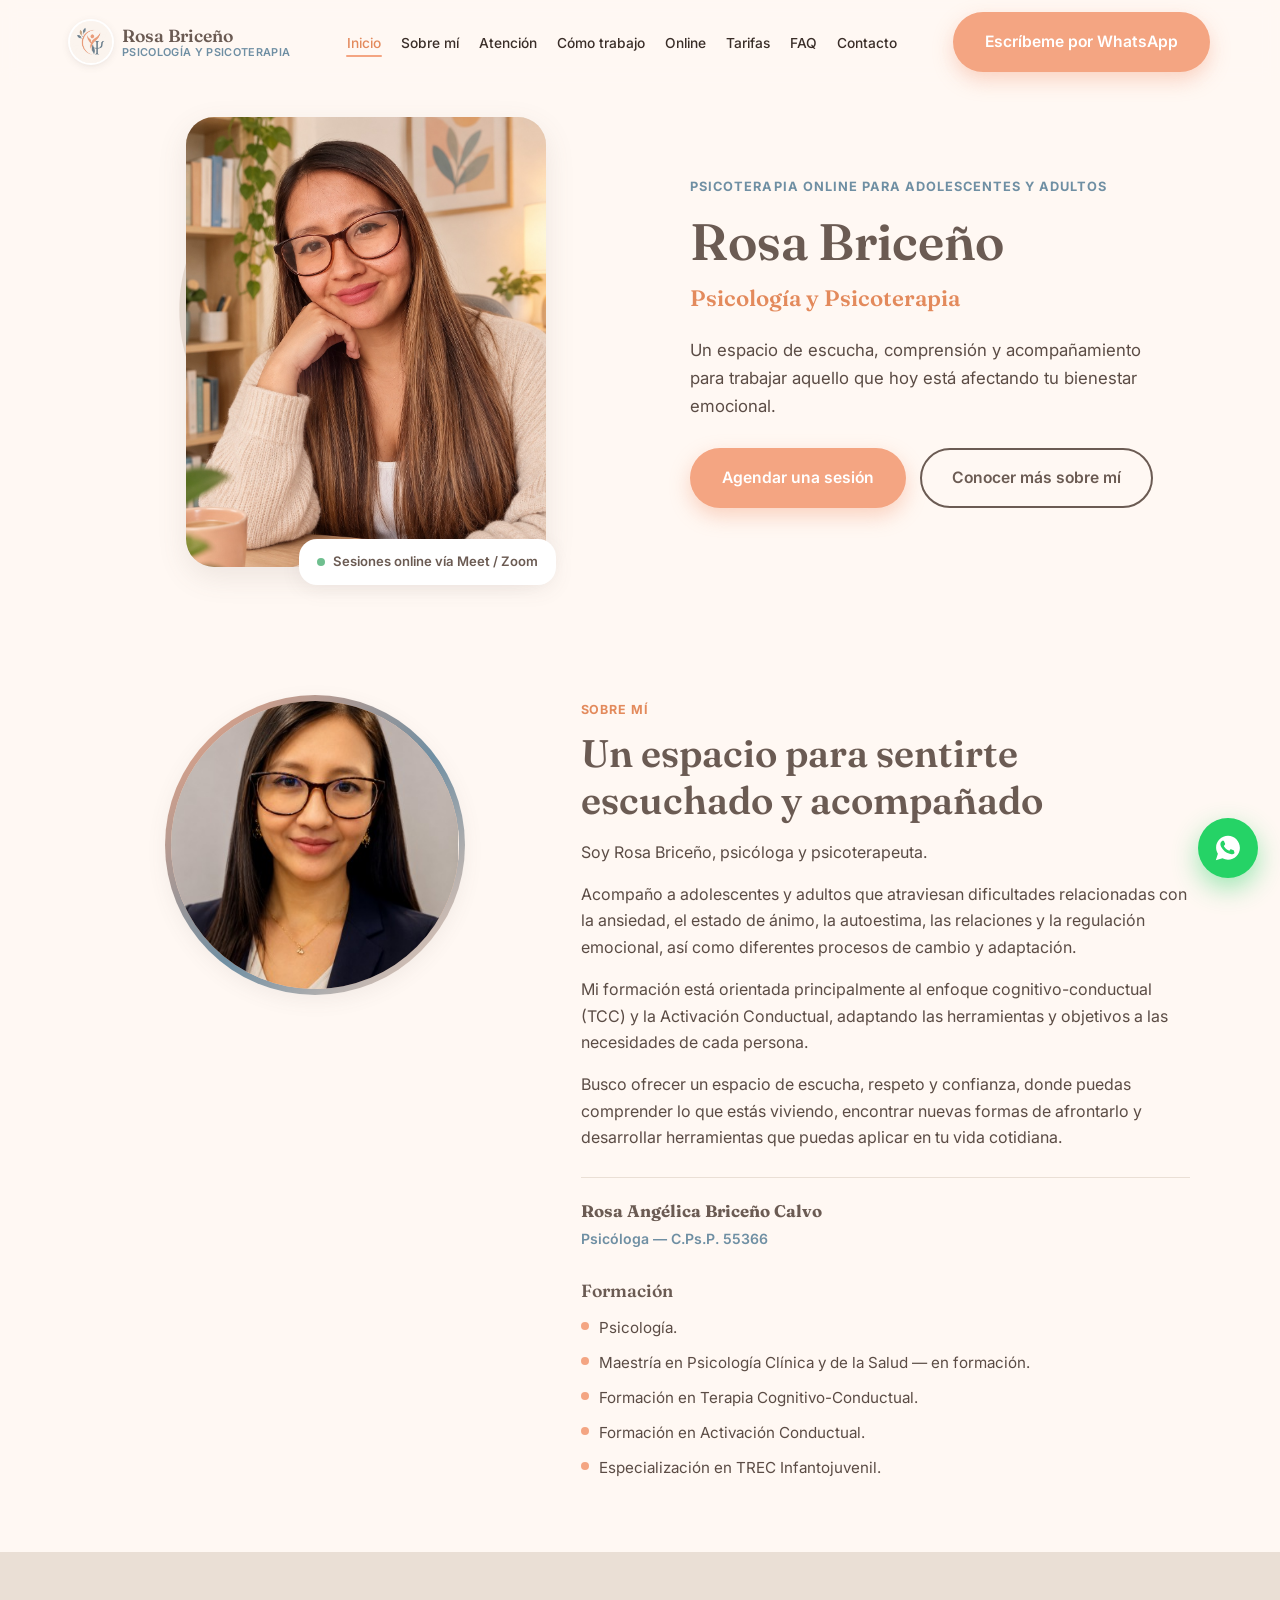
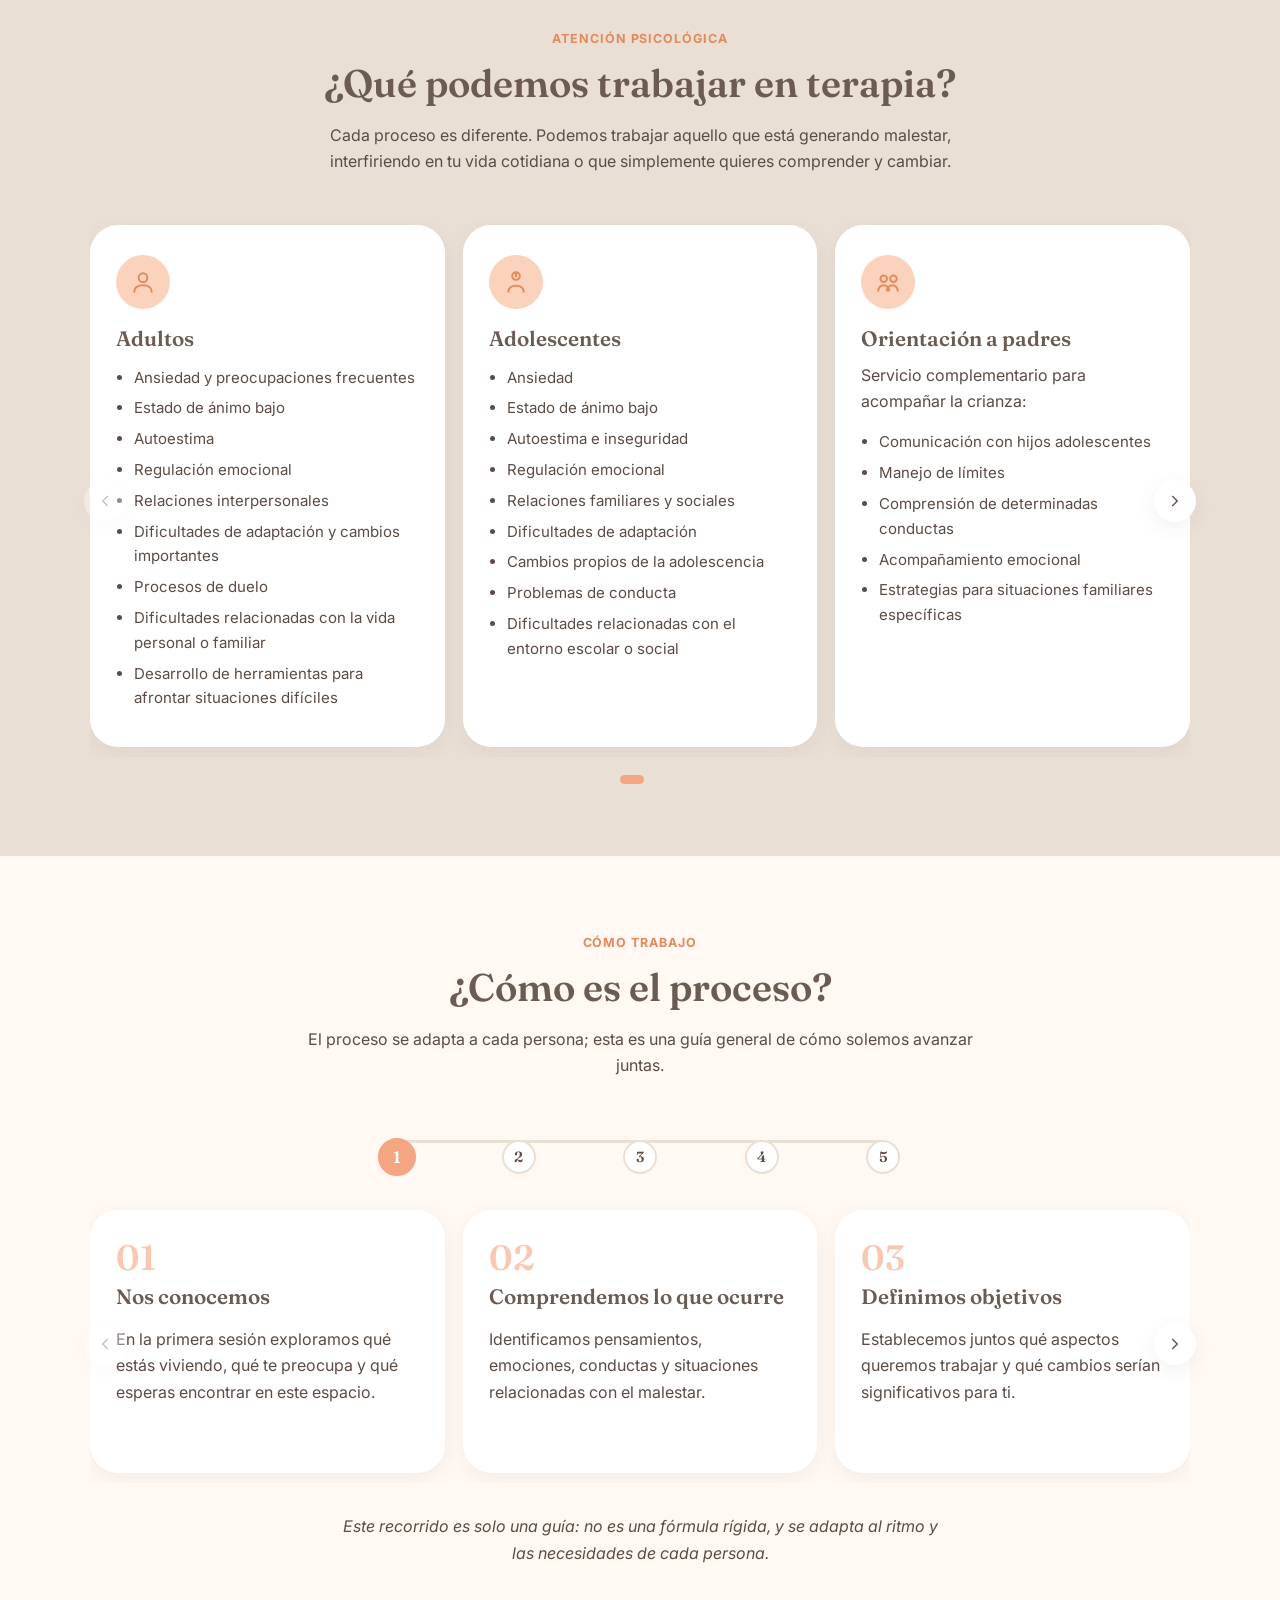
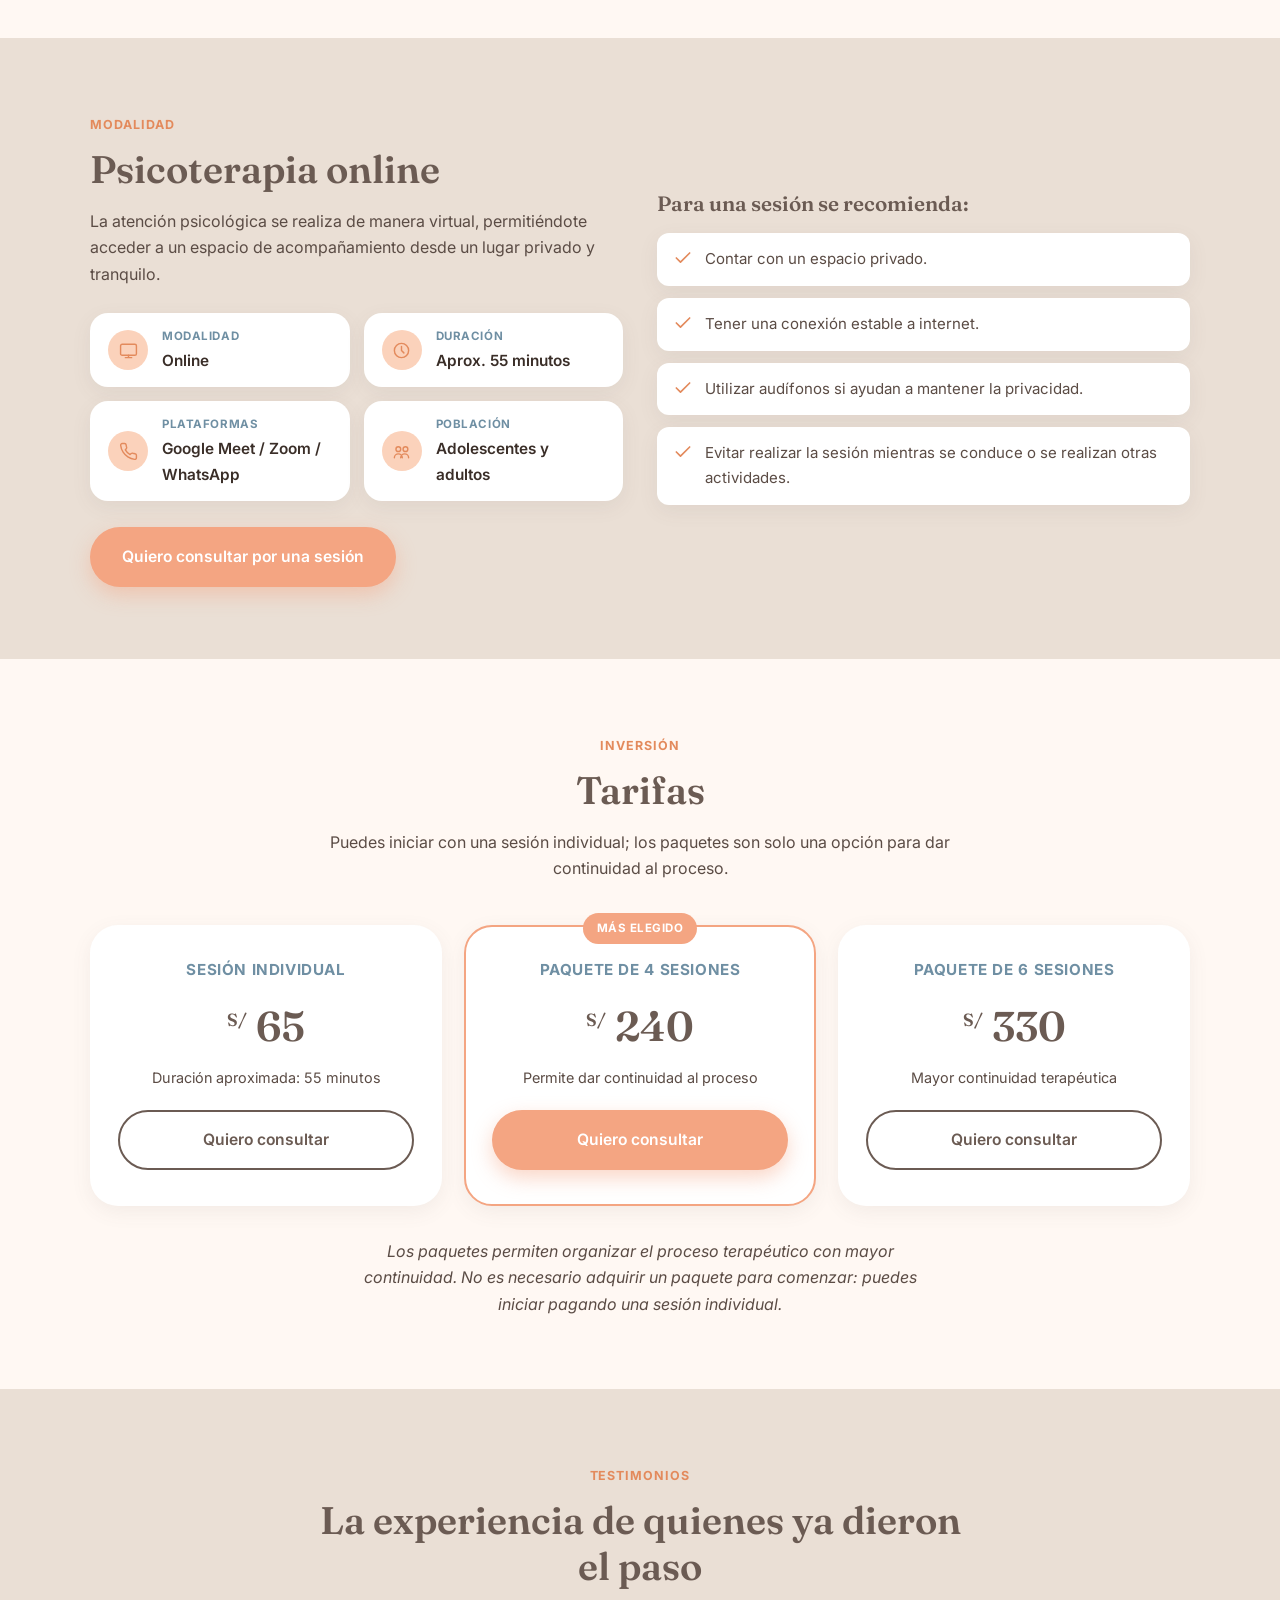
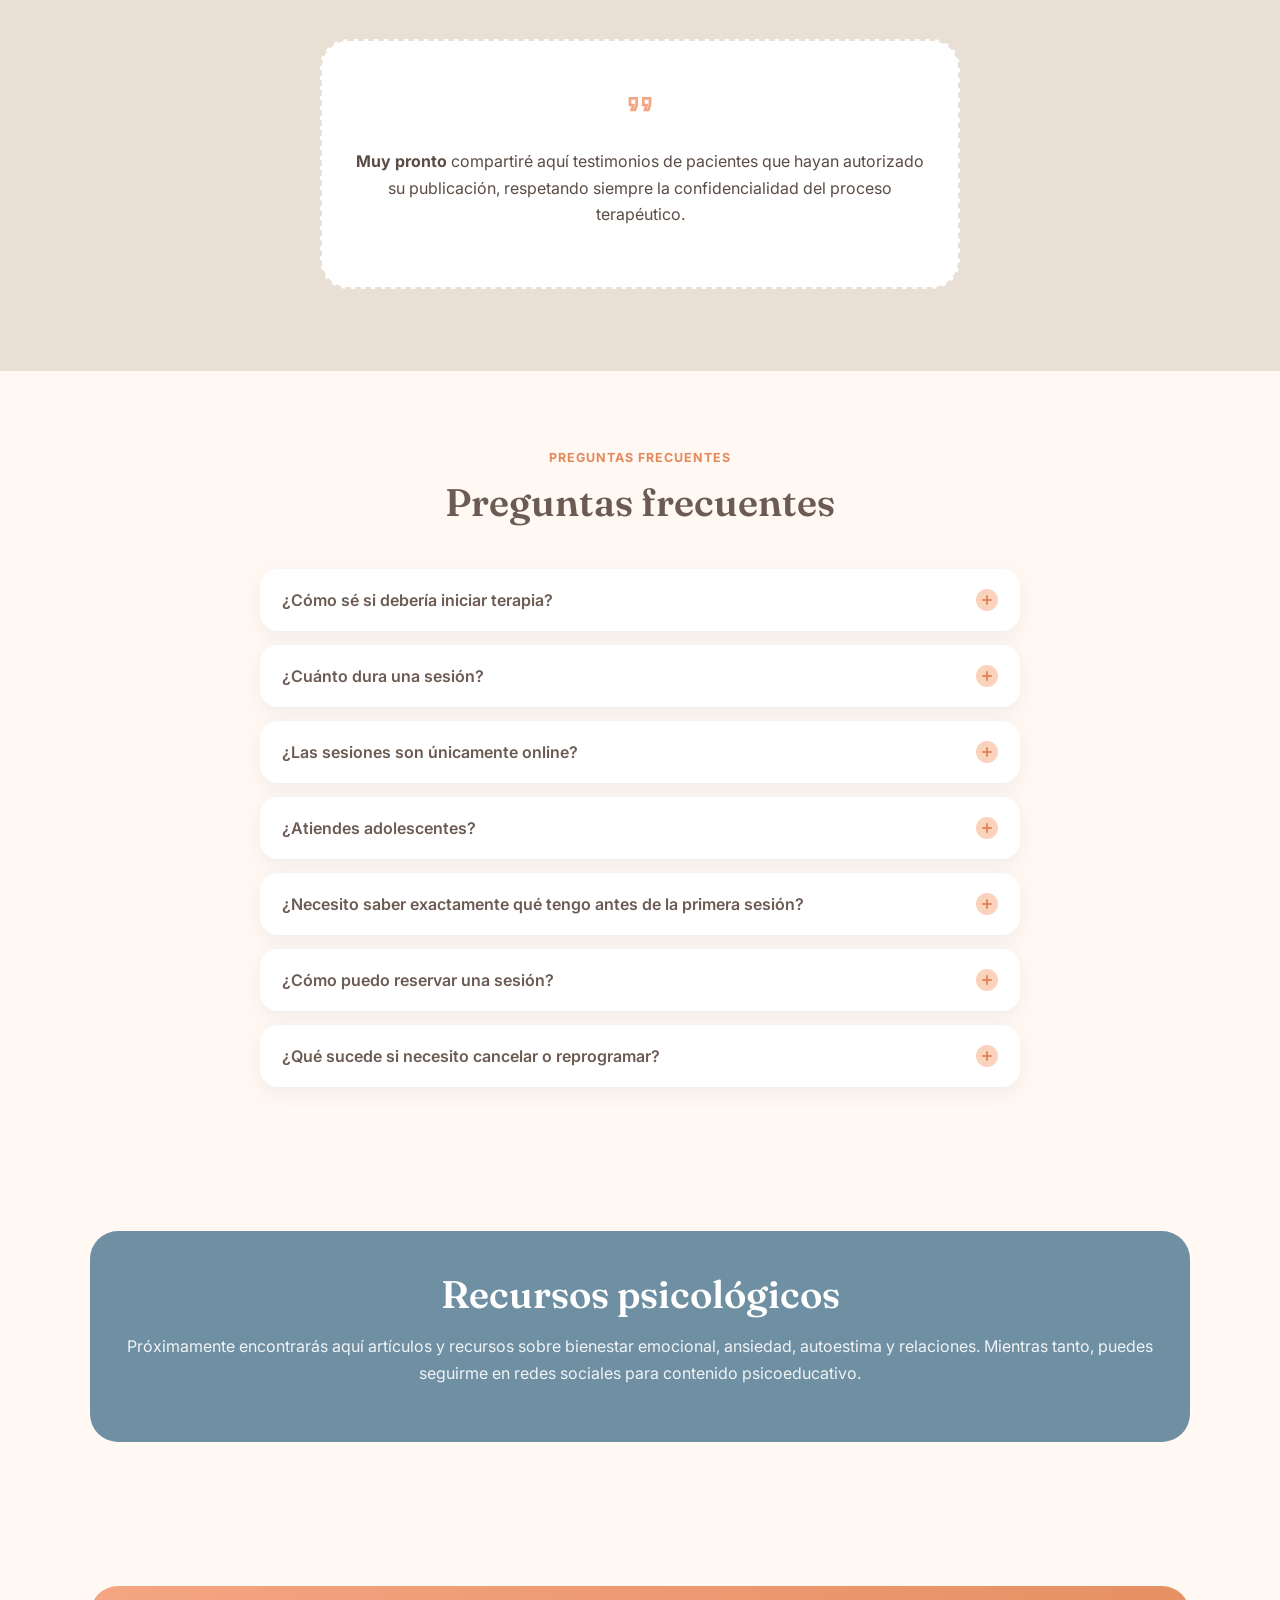
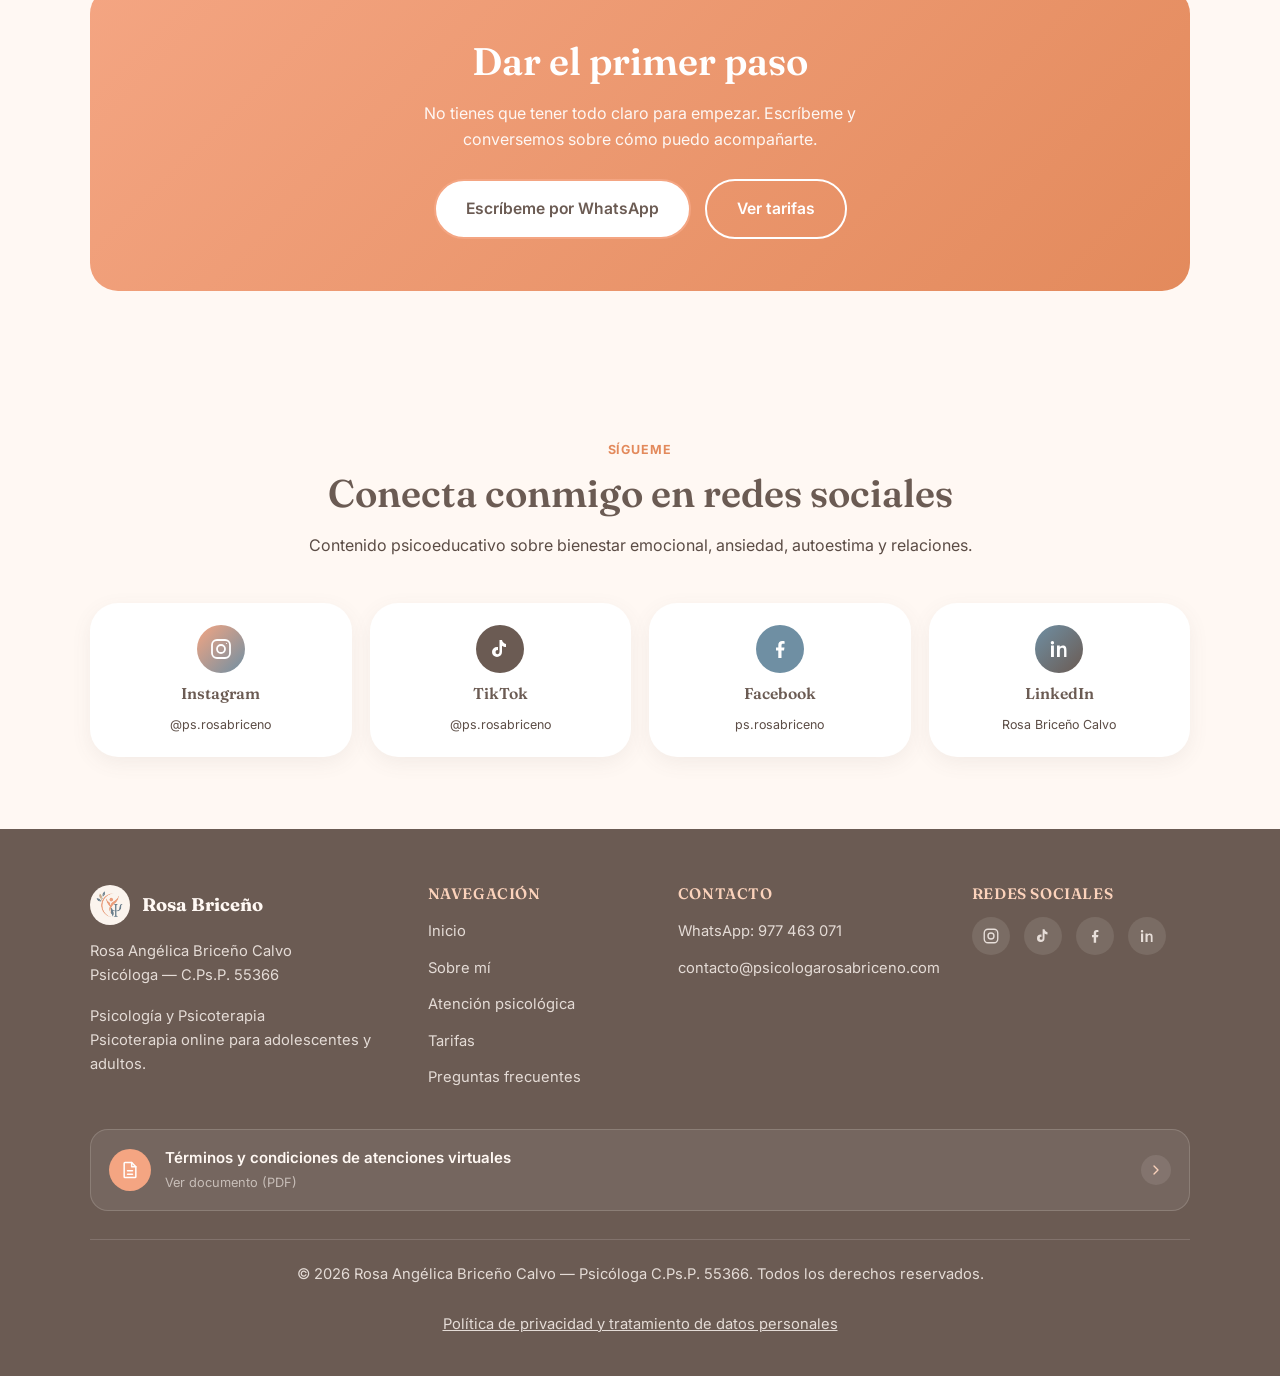
==== commit 5ad546a3: "Actualizar Sobre mí, arreglar carruseles y agregar Términos y condiciones - Sobre mí: nuevo texto má" ====
--- a/index.html
+++ b/index.html
@@ -87,7 +87,11 @@
     <div class="header__actions">
       <a href="https://wa.me/51977463071?text=Hola%2C%20Rosa.%20He%20visto%20tu%20p%C3%A1gina%20web%20y%20me%20gustar%C3%ADa%20consultar%20sobre%20las%20sesiones%20de%20psicoterapia." target="_blank" rel="noopener" class="btn btn-primary header__whatsapp">Escríbeme por WhatsApp</a>
       <button class="menu-toggle" id="menuToggle" aria-label="Abrir menú" aria-expanded="false" aria-controls="mobileNav">
-        <span></span><span></span><span></span>
+        <span class="menu-toggle__icon">
+          <svg class="menu-toggle__icon-open" viewBox="0 0 24 24" fill="currentColor" aria-hidden="true"><circle cx="5" cy="12" r="2"/><circle cx="12" cy="12" r="2"/><circle cx="19" cy="12" r="2"/></svg>
+          <svg class="menu-toggle__icon-close" viewBox="0 0 24 24" fill="none" stroke="currentColor" stroke-width="2.3" stroke-linecap="round" aria-hidden="true"><path d="M6 6l12 12M18 6L6 18"/></svg>
+        </span>
+        <span class="menu-toggle__label">Menú</span>
       </button>
     </div>
   </div>
@@ -141,21 +145,19 @@
   <section class="section" id="sobre-mi">
     <div class="container about">
       <div class="about__card">
-        <div class="about__image">
-          <img src="assets/img/foto-sobre-mi.jpeg" alt="Rosa Briceño, psicóloga y psicoterapeuta" loading="lazy">
+        <div class="about__image-frame">
+          <div class="about__image">
+            <img src="assets/img/foto-sobre-mi.jpeg" alt="Rosa Briceño, psicóloga y psicoterapeuta" loading="lazy">
+          </div>
         </div>
 
         <div class="about__body">
           <span class="section-tag">Sobre mí</span>
           <h2>Un espacio para sentirte escuchado y acompañado</h2>
           <p>Soy Rosa Briceño, psicóloga y psicoterapeuta.</p>
-          <p>Mi trabajo parte de una idea sencilla: pedir ayuda psicológica no significa tener todas las respuestas, sino contar con un espacio seguro para comprender lo que estamos viviendo y encontrar nuevas formas de afrontarlo.</p>
-          <p>Acompaño a adolescentes y adultos que atraviesan dificultades relacionadas con la ansiedad, el estado de ánimo, la autoestima, las relaciones interpersonales, la regulación emocional y diferentes procesos de cambio o adaptación.</p>
-          <p>Mi formación está orientada principalmente al enfoque cognitivo-conductual (TCC) y la Activación Conductual, herramientas que me permiten trabajar de manera estructurada y, al mismo tiempo, adaptarme a las necesidades y características de cada persona.</p>
-          <p>En consulta encontrarás un espacio de escucha, respeto y ausencia de juicios, donde podamos comprender juntos lo que está ocurriendo, identificar aquello que puede estar manteniendo el malestar y desarrollar estrategias que puedas llevar a tu vida cotidiana.</p>
-          <p>Me gusta explicar las cosas de manera clara, utilizar ejemplos cuando es necesario, comprobar que lo trabajado tenga sentido para ti y construir los objetivos del proceso de manera colaborativa.</p>
-
-          <div class="about__highlight">No tienes que saber exactamente qué decir ni tener claro por dónde empezar. Podemos descubrirlo juntos.</div>
+          <p>Acompaño a adolescentes y adultos que atraviesan dificultades relacionadas con la ansiedad, el estado de ánimo, la autoestima, las relaciones y la regulación emocional, así como diferentes procesos de cambio y adaptación.</p>
+          <p>Mi formación está orientada principalmente al enfoque cognitivo-conductual (TCC) y la Activación Conductual, adaptando las herramientas y objetivos a las necesidades de cada persona.</p>
+          <p>Busco ofrecer un espacio de escucha, respeto y confianza, donde puedas comprender lo que estás viviendo, encontrar nuevas formas de afrontarlo y desarrollar herramientas que puedas aplicar en tu vida cotidiana.</p>
 
           <div class="about__signature">
             <strong>Rosa Angélica Briceño Calvo</strong>
@@ -444,10 +446,10 @@
         <h2>La experiencia de quienes ya dieron el paso</h2>
       </div>
 
-      <div class="carousel" data-carousel>
+      <div class="carousel carousel--single" data-carousel>
         <div class="carousel__viewport">
           <div class="carousel__track">
-            <div class="carousel__slide carousel__slide--wide">
+            <div class="carousel__slide">
               <div class="testimonials-placeholder">
                 <svg viewBox="0 0 24 24" fill="none" stroke="currentColor" stroke-width="1.6"><path d="M7 15h2l1-3V8H6v4h2Zm8 0h2l1-3V8h-4v4h2Z"/></svg>
                 <p><strong>Muy pronto</strong> compartiré aquí testimonios de pacientes que hayan autorizado su publicación, respetando siempre la confidencialidad del proceso terapéutico.</p>
@@ -617,6 +619,19 @@
       </div>
     </div>
 
+    <div class="footer__legal-box">
+      <a href="assets/docs/terminos-y-condiciones-atenciones-virtuales.pdf" target="_blank" rel="noopener">
+        <span class="footer__legal-icon"><svg viewBox="0 0 24 24" fill="none" stroke="currentColor" stroke-width="1.8" stroke-linecap="round" stroke-linejoin="round"><path d="M14 3H6a1 1 0 0 0-1 1v16a1 1 0 0 0 1 1h12a1 1 0 0 0 1-1V8Z"/><path d="M14 3v5h5"/><path d="M9 13h6M9 17h6"/></svg></span>
+        <span class="footer__legal-text">
+          <strong>Términos y condiciones de atenciones virtuales</strong>
+          <span>Ver documento (PDF)</span>
+        </span>
+        <span class="footer__legal-arrow" aria-hidden="true">
+          <svg viewBox="0 0 24 24" fill="none" stroke="currentColor" stroke-width="2" stroke-linecap="round" stroke-linejoin="round"><path d="M9 6l6 6-6 6"/></svg>
+        </span>
+      </a>
+    </div>
+
     <div class="footer__bottom">
       <p>© <span id="year"></span> Rosa Angélica Briceño Calvo — Psicóloga C.Ps.P. 55366. Todos los derechos reservados.</p>
       <p><a href="privacidad.html">Política de privacidad y tratamiento de datos personales</a></p>
--- a/css/styles.css
+++ b/css/styles.css
@@ -276,46 +276,56 @@
 .menu-toggle {
   display: flex;
   align-items: center;
-  justify-content: center;
-  width: 46px;
-  height: 46px;
-  border-radius: 14px;
+  gap: 8px;
+  height: 44px;
+  padding: 0 16px 0 12px;
+  border-radius: var(--radius-pill);
   background: var(--color-melon-light);
   border: none;
   cursor: pointer;
-  padding: 0;
-  position: relative;
   flex-shrink: 0;
   transition: background 0.3s ease, transform 0.15s ease;
 }
 
-.menu-toggle:active { transform: scale(0.94); }
-
-.menu-toggle span {
+.menu-toggle:active { transform: scale(0.95); }
+
+.menu-toggle__icon {
+  position: relative;
+  width: 20px;
+  height: 20px;
+  flex-shrink: 0;
+  color: var(--color-taupe);
+}
+
+.menu-toggle__icon svg {
   position: absolute;
-  display: block;
-  height: 2.5px;
-  width: 20px;
-  background: var(--color-taupe);
-  border-radius: 2px;
-  transition: transform 0.3s cubic-bezier(.4,0,.2,1), opacity 0.2s ease, background 0.3s ease, width 0.3s ease;
-}
-
-.menu-toggle span:nth-child(1) { transform: translateY(-6px); }
-.menu-toggle span:nth-child(2) { transform: translateY(0); width: 15px; align-self: flex-end; margin-left: 5px; }
-.menu-toggle span:nth-child(3) { transform: translateY(6px); }
+  inset: 0;
+  width: 100%;
+  height: 100%;
+  transition: opacity 0.25s ease, transform 0.3s cubic-bezier(.4,0,.2,1);
+}
+
+.menu-toggle__icon-close { opacity: 0; transform: rotate(-90deg) scale(0.4); }
+
+.menu-toggle__label {
+  font-size: 0.8rem;
+  font-weight: 700;
+  letter-spacing: 0.02em;
+  color: var(--color-taupe);
+  transition: color 0.3s ease;
+}
 
 .menu-toggle.is-active {
   background: var(--color-melon);
 }
 
-.menu-toggle.is-active span {
-  background: var(--color-white);
-}
-
-.menu-toggle.is-active span:nth-child(1) { transform: rotate(45deg); width: 20px; }
-.menu-toggle.is-active span:nth-child(2) { opacity: 0; transform: scaleX(0); }
-.menu-toggle.is-active span:nth-child(3) { transform: rotate(-45deg); width: 20px; }
+.menu-toggle.is-active .menu-toggle__icon,
+.menu-toggle.is-active .menu-toggle__label {
+  color: var(--color-white);
+}
+
+.menu-toggle.is-active .menu-toggle__icon-open { opacity: 0; transform: rotate(90deg) scale(0.4); }
+.menu-toggle.is-active .menu-toggle__icon-close { opacity: 1; transform: rotate(0) scale(1); }
 
 /* ---- Menú móvil a pantalla completa ---- */
 
@@ -542,17 +552,34 @@
   background: var(--color-white);
   border-radius: var(--radius-lg);
   box-shadow: var(--shadow-soft);
+  padding: 34px 24px 30px;
+}
+
+.about__image-frame {
+  width: 172px;
+  height: 172px;
+  margin: 0 auto 22px;
+  padding: 6px;
+  border-radius: 50%;
+  background: linear-gradient(135deg, var(--color-melon) 0%, var(--color-blue) 55%, var(--color-melon-light) 100%);
+  box-shadow: var(--shadow-card);
+  flex-shrink: 0;
+}
+
+.about__image {
+  width: 100%;
+  height: 100%;
+  border-radius: 50%;
   overflow: hidden;
-}
-
-.about__image {
-  aspect-ratio: 5/4;
   background: var(--color-melon-light);
 }
 
-.about__image img { width: 100%; height: 100%; object-fit: cover; object-position: top center; }
-
-.about__body { padding: 30px 24px 34px; }
+.about__image img { width: 100%; height: 100%; object-fit: cover; object-position: center 22%; }
+
+.about__body { padding: 0; }
+
+.about__body .section-tag,
+.about__body h2 { text-align: center; }
 
 .about__signature {
   margin-top: 26px;
@@ -676,19 +703,33 @@
 .carousel__track {
   display: flex;
   gap: 18px;
-  padding: 6px 20px 10px;
-}
-
+  padding: 6px 0 10px;
+}
+
+/* Las diapositivas ocupan fracciones exactas del track: siempre se ve
+   un número entero de tarjetas completas, nunca una tarjeta cortada. */
 .carousel__slide {
-  flex: 0 0 auto;
-  width: min(85vw, 320px);
+  flex: 0 0 100%;
   scroll-snap-align: start;
   display: flex;
 }
 
 .carousel__slide > * { width: 100%; }
 
-.carousel__slide--wide { width: min(90vw, 560px); }
+@media (min-width: 560px) {
+  .carousel__slide { flex: 0 0 calc((100% - 18px) / 2); }
+}
+
+@media (min-width: 900px) {
+  .carousel__slide { flex: 0 0 calc((100% - 36px) / 3); }
+}
+
+/* Testimonios: siempre una sola tarjeta centrada, sin agrupar por columnas */
+.carousel--single .carousel__slide {
+  flex: 0 0 100% !important;
+  max-width: 640px;
+  margin: 0 auto;
+}
 
 .carousel__arrow {
   display: none;
@@ -848,7 +889,7 @@
 .online {
   display: grid;
   gap: 34px;
-  align-items: start;
+  align-items: center;
 }
 
 .online__info {
@@ -1251,6 +1292,62 @@
 }
 
 .footer__social svg { width: 18px; height: 18px; }
+
+.footer__legal-box { margin-bottom: 28px; }
+
+.footer__legal-box a {
+  display: flex;
+  align-items: center;
+  gap: 14px;
+  padding: 16px 18px;
+  border-radius: var(--radius-md);
+  background: rgba(255, 248, 243, 0.07);
+  border: 1px solid rgba(255, 248, 243, 0.16);
+  transition: background 0.2s ease, transform 0.2s ease;
+}
+
+.footer__legal-box a:hover {
+  background: rgba(255, 248, 243, 0.13);
+  transform: translateY(-2px);
+}
+
+.footer__legal-icon {
+  width: 42px;
+  height: 42px;
+  border-radius: 50%;
+  background: var(--color-melon);
+  color: var(--color-white);
+  display: flex;
+  align-items: center;
+  justify-content: center;
+  flex-shrink: 0;
+}
+
+.footer__legal-icon svg { width: 20px; height: 20px; }
+
+.footer__legal-text { display: flex; flex-direction: column; gap: 2px; flex: 1; min-width: 0; }
+
+.footer__legal-text strong {
+  color: var(--color-cream);
+  font-size: 0.94rem;
+  font-weight: 600;
+}
+
+.footer__legal-text span { font-size: 0.8rem; color: rgba(255, 248, 243, 0.6); }
+
+.footer__legal-arrow {
+  width: 30px;
+  height: 30px;
+  border-radius: 50%;
+  background: rgba(255, 248, 243, 0.1);
+  display: flex;
+  align-items: center;
+  justify-content: center;
+  color: var(--color-melon-light);
+  flex-shrink: 0;
+}
+
+.footer__legal-arrow svg { width: 16px; height: 16px; }
 
 .footer__bottom {
   border-top: 1px solid rgba(255,248,243,0.15);
@@ -1367,16 +1464,16 @@
     gap: 40px;
     align-items: start;
   }
-  .about__image {
-    border-radius: var(--radius-lg);
-    aspect-ratio: 4/5;
-    box-shadow: var(--shadow-soft);
-    max-width: 340px;
+  .about__image-frame {
+    width: 300px;
+    height: 300px;
     margin: 0 auto;
     position: sticky;
     top: 100px;
   }
   .about__body { padding: 0; }
+  .about__body .section-tag,
+  .about__body h2 { text-align: left; }
 
   .online { grid-template-columns: 1fr 1fr; }
   .online__info { grid-template-columns: 1fr 1fr; }
@@ -1391,6 +1488,3 @@
   .brand__role { display: none; }
 }
 
-@media (min-width: 1080px) {
-  .carousel__slide { width: 320px; }
-}
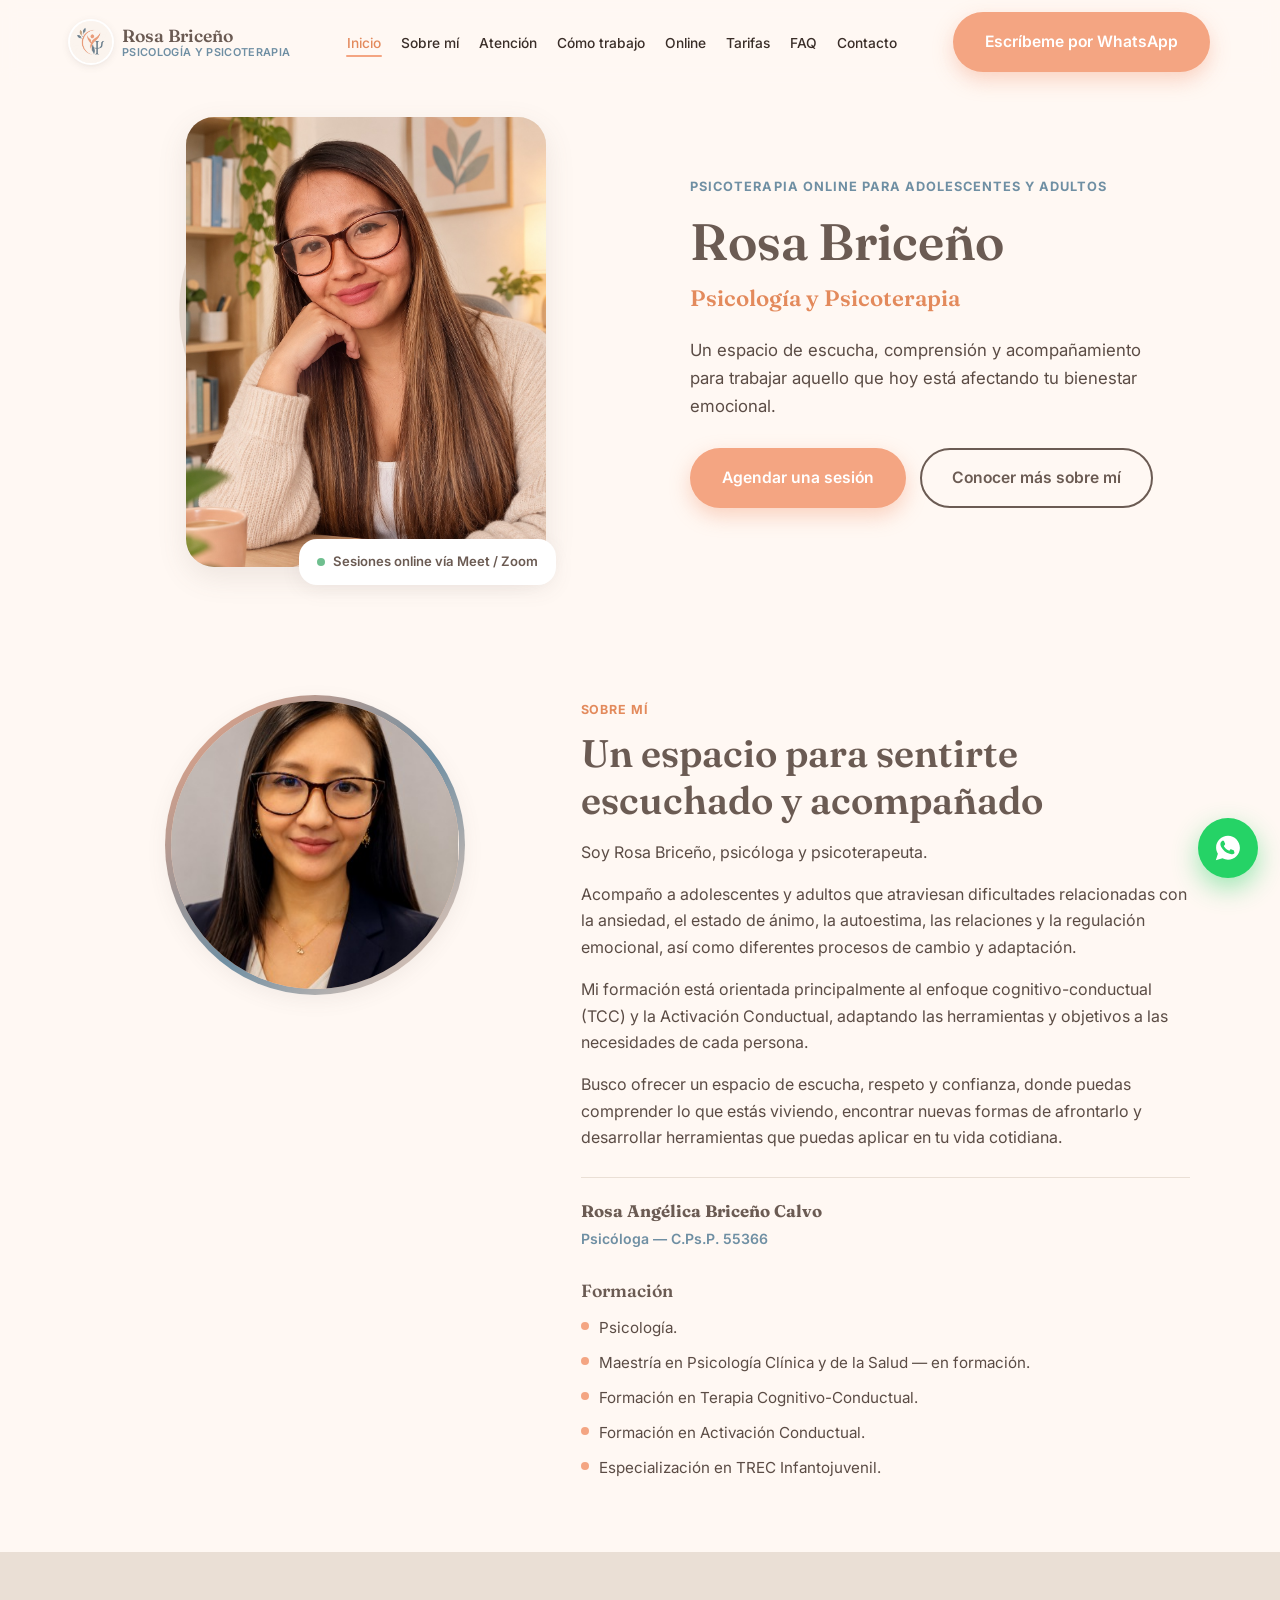
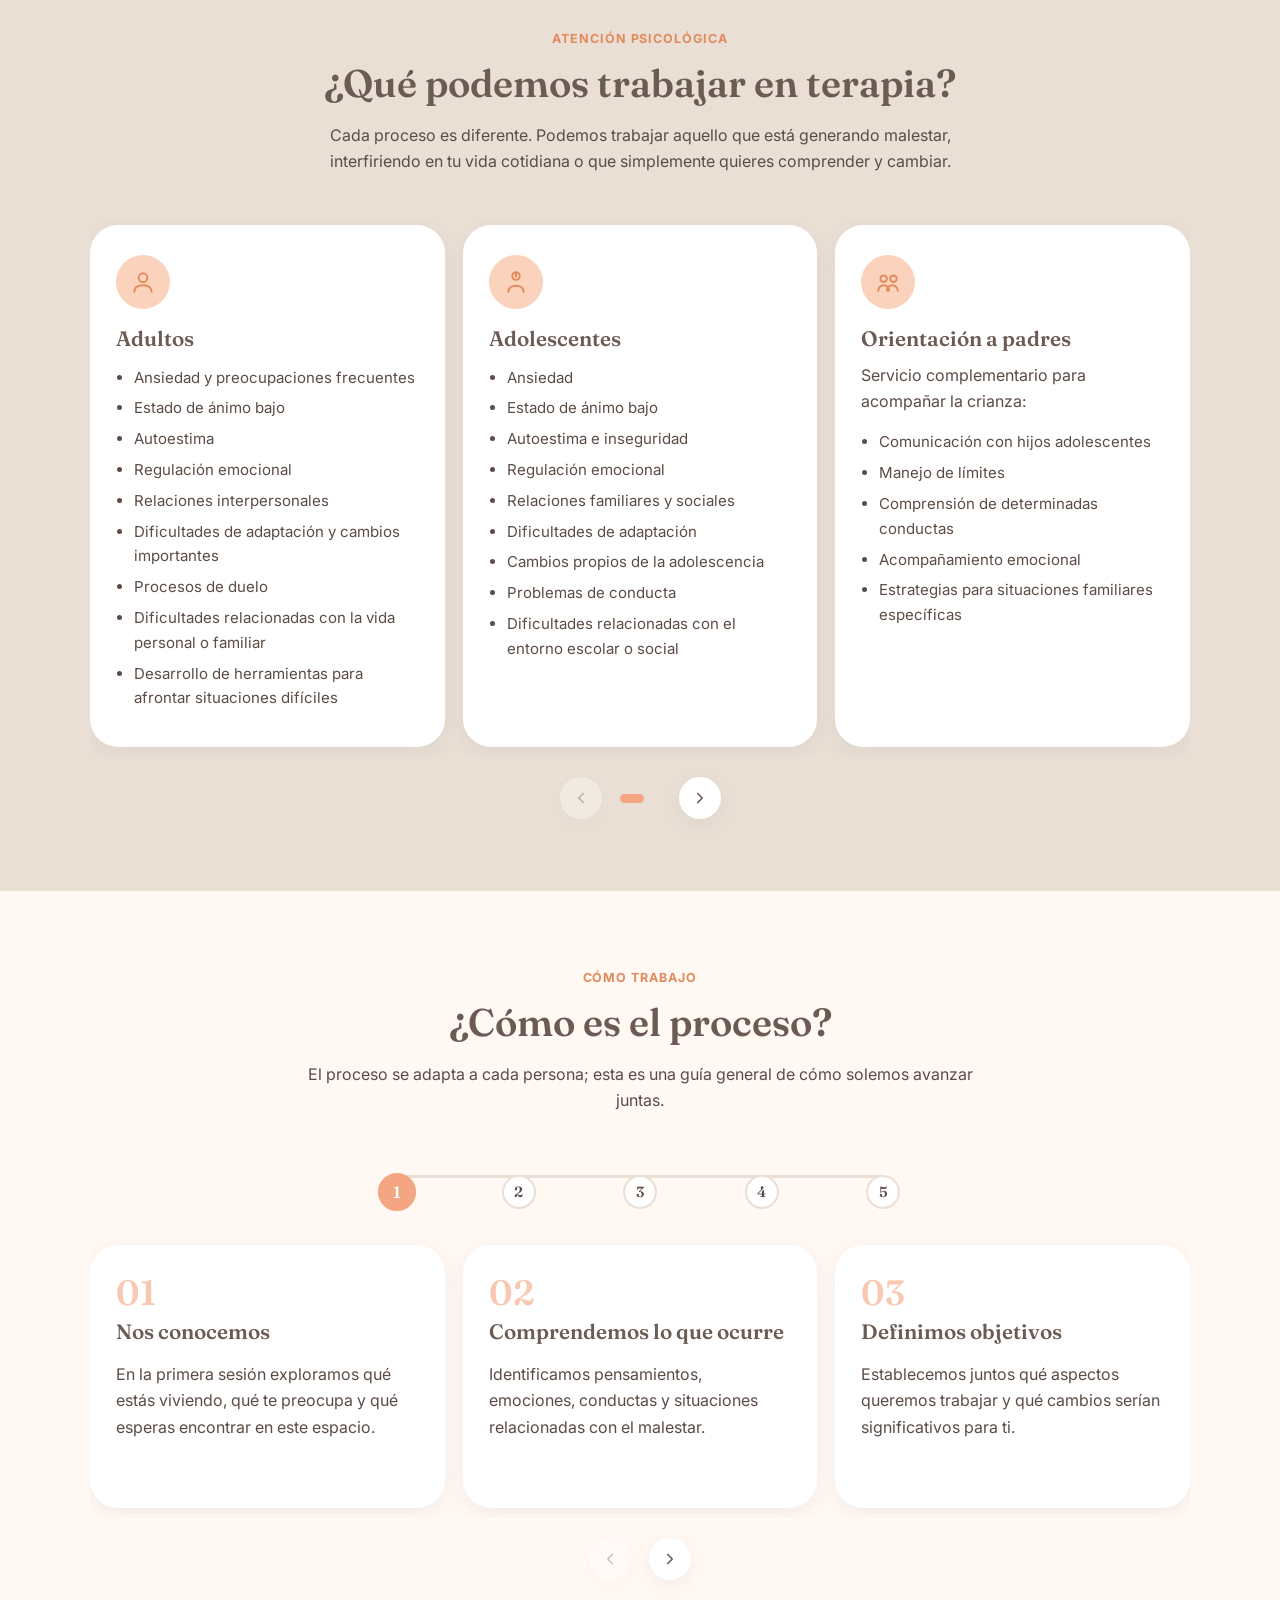
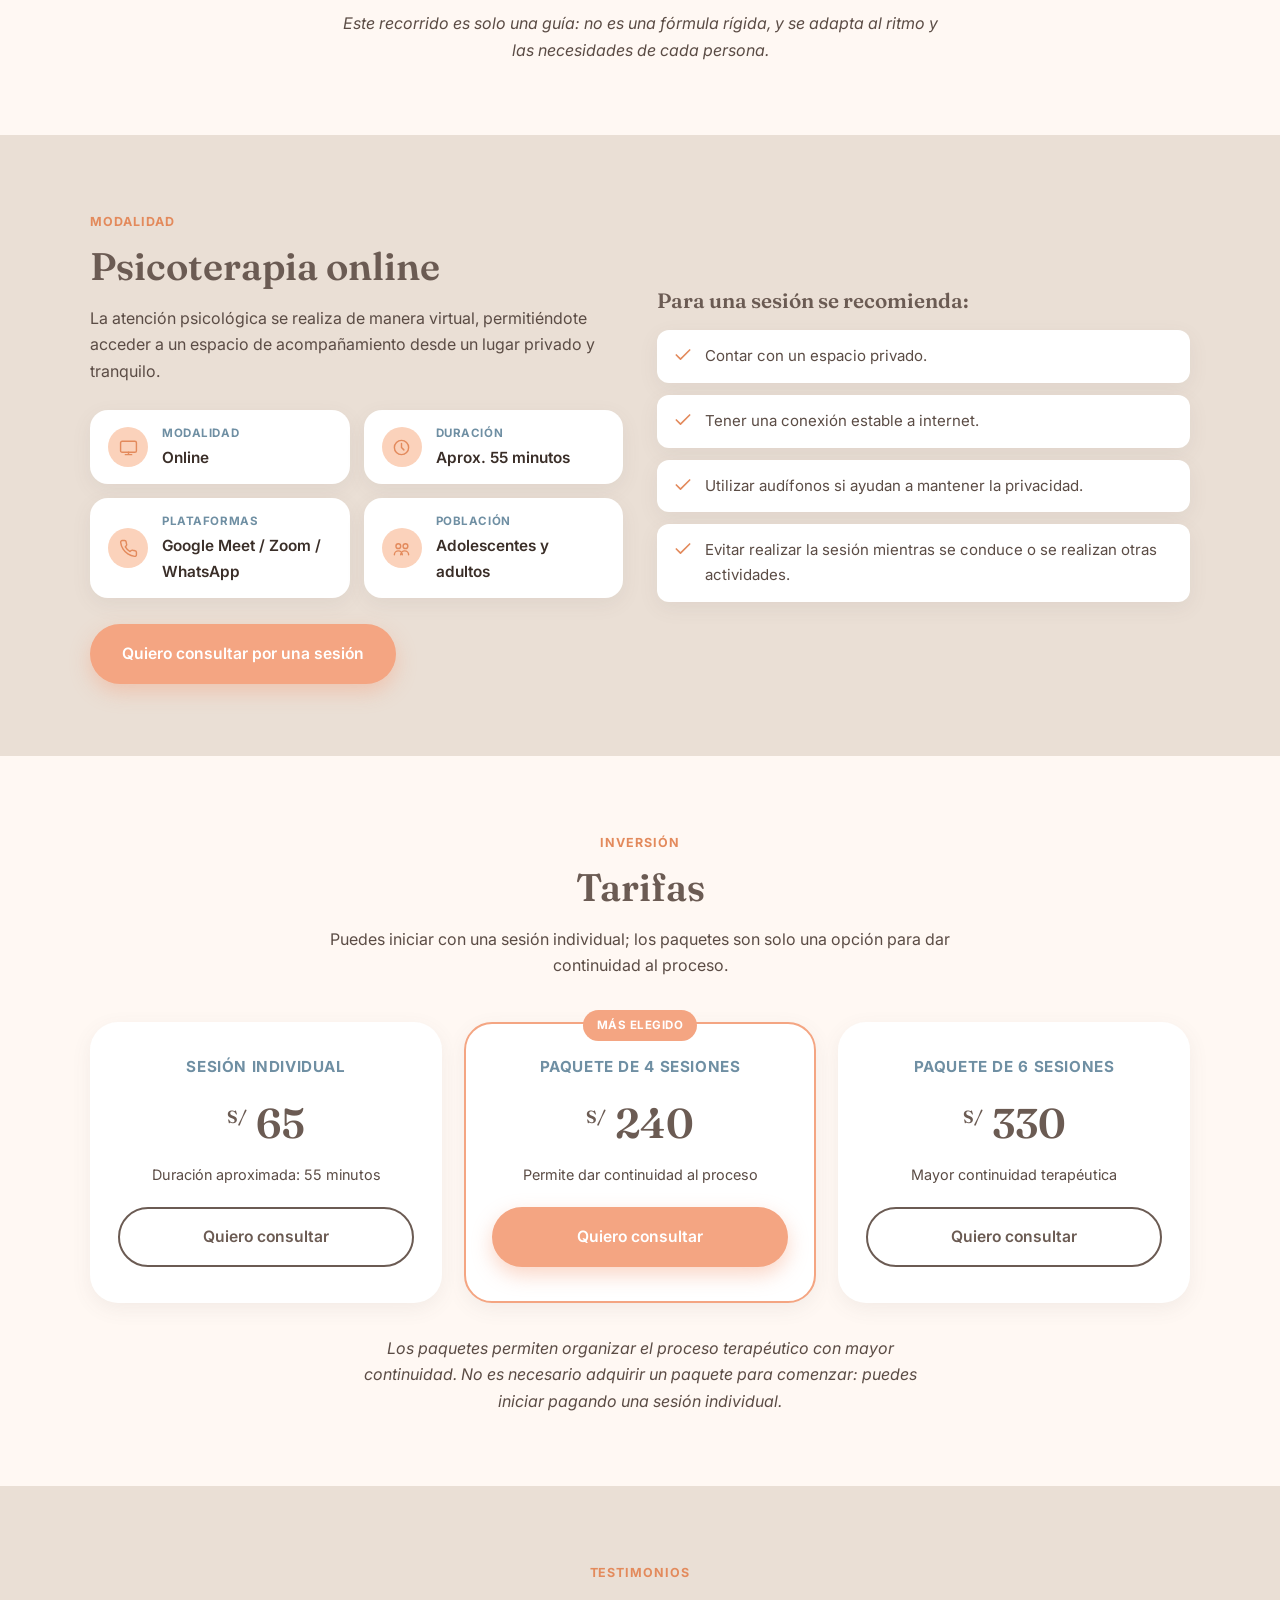
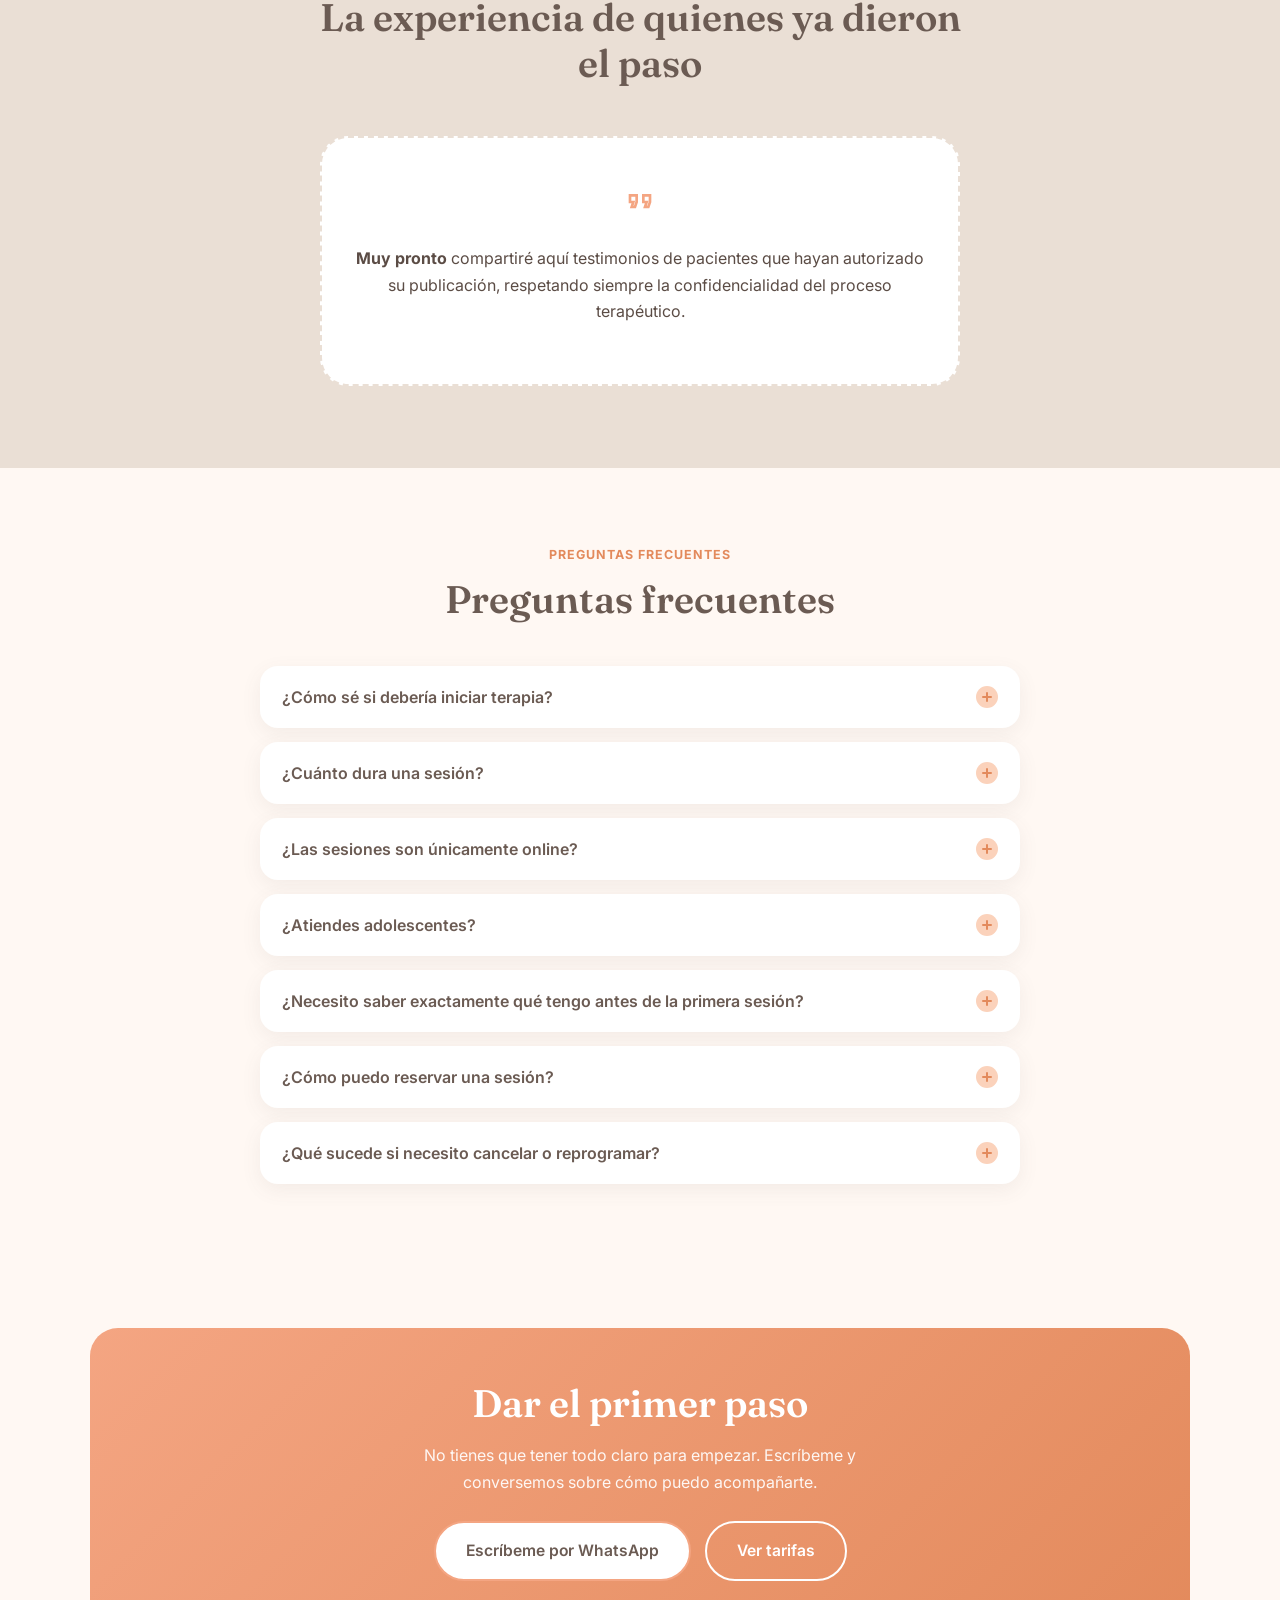
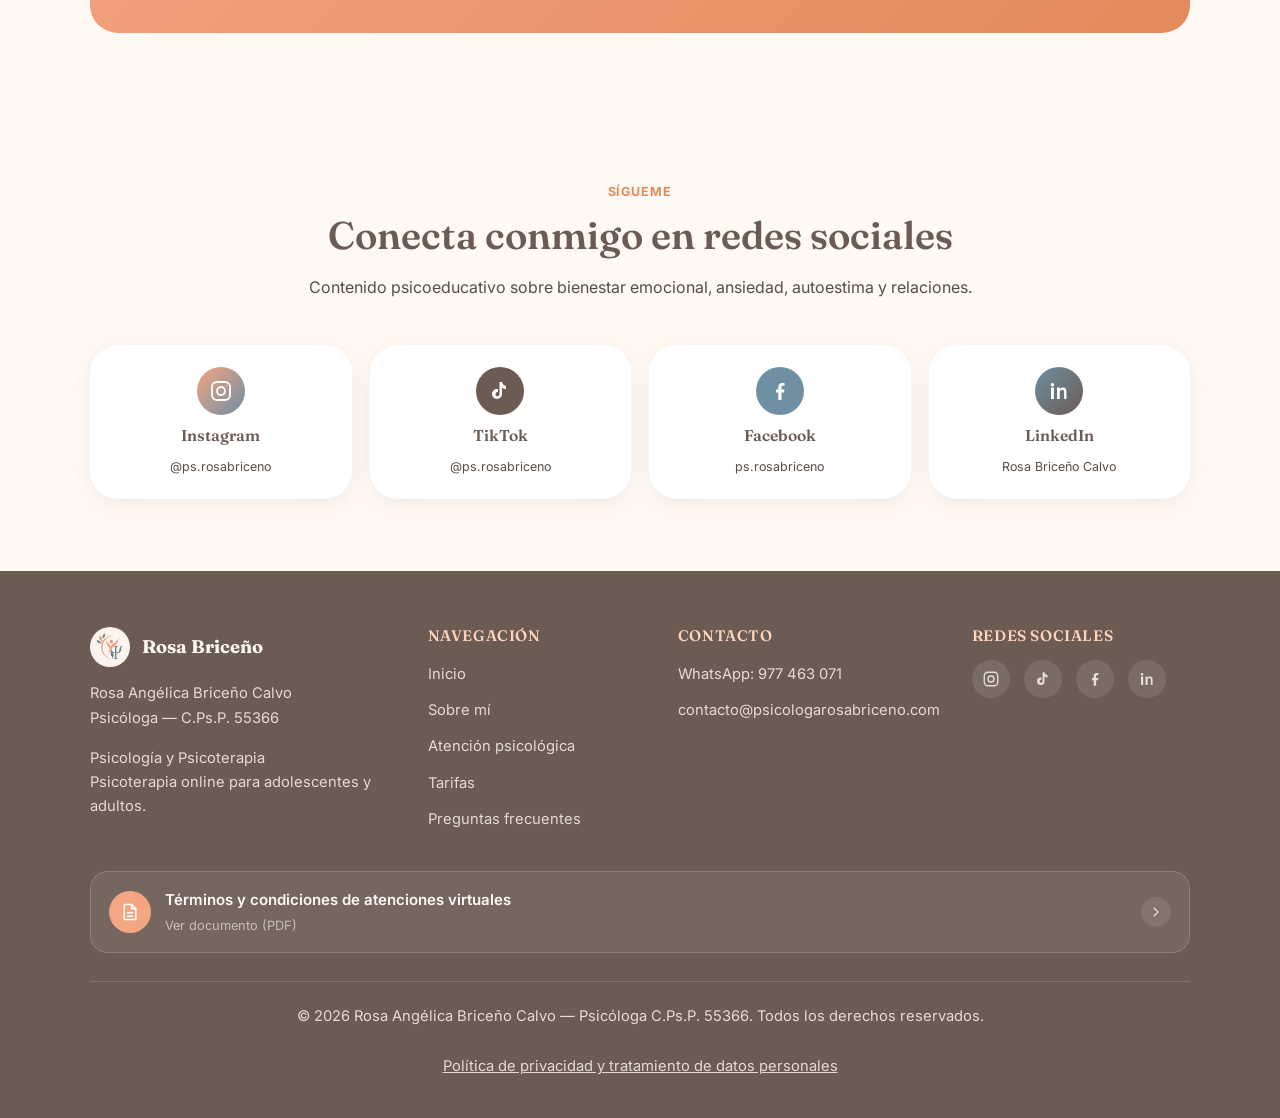
==== commit 0b678a7c: "Ajustes de pulido: menú móvil, foto hero, flechas de carrusel y mensaje de WhatsApp - Menú móvil: se" ====
--- a/index.html
+++ b/index.html
@@ -85,7 +85,7 @@
     </nav>
 
     <div class="header__actions">
-      <a href="https://wa.me/51977463071?text=Hola%2C%20Rosa.%20He%20visto%20tu%20p%C3%A1gina%20web%20y%20me%20gustar%C3%ADa%20consultar%20sobre%20las%20sesiones%20de%20psicoterapia." target="_blank" rel="noopener" class="btn btn-primary header__whatsapp">Escríbeme por WhatsApp</a>
+      <a href="https://wa.me/51977463071?text=Hola%2C%20psic%C3%B3loga%20Rosa.%20He%20revisado%20tu%20p%C3%A1gina%20web%20y%20me%20gustar%C3%ADa%20consultar%20sobre%20las%20sesiones%20de%20psicoterapia." target="_blank" rel="noopener" class="btn btn-primary header__whatsapp">Escríbeme por WhatsApp</a>
       <button class="menu-toggle" id="menuToggle" aria-label="Abrir menú" aria-expanded="false" aria-controls="mobileNav">
         <span class="menu-toggle__icon">
           <svg class="menu-toggle__icon-open" viewBox="0 0 24 24" fill="currentColor" aria-hidden="true"><circle cx="5" cy="12" r="2"/><circle cx="12" cy="12" r="2"/><circle cx="19" cy="12" r="2"/></svg>
@@ -108,7 +108,7 @@
     <li><a href="#preguntas-frecuentes">Preguntas frecuentes</a></li>
     <li><a href="#contacto">Contacto</a></li>
   </ul>
-  <a href="https://wa.me/51977463071?text=Hola%2C%20Rosa.%20He%20visto%20tu%20p%C3%A1gina%20web%20y%20me%20gustar%C3%ADa%20consultar%20sobre%20las%20sesiones%20de%20psicoterapia." target="_blank" rel="noopener" class="btn btn-primary btn-block mobile-nav__cta">Agendar una sesión</a>
+  <a href="https://wa.me/51977463071?text=Hola%2C%20psic%C3%B3loga%20Rosa.%20He%20revisado%20tu%20p%C3%A1gina%20web%20y%20me%20gustar%C3%ADa%20consultar%20sobre%20las%20sesiones%20de%20psicoterapia." target="_blank" rel="noopener" class="btn btn-primary btn-block mobile-nav__cta">Agendar una sesión</a>
 </div>
 
 <main>
@@ -133,7 +133,7 @@
           <p class="hero__subtitle">Psicología y Psicoterapia</p>
           <p class="hero__text">Un espacio de escucha, comprensión y acompañamiento para trabajar aquello que hoy está afectando tu bienestar emocional.</p>
           <div class="hero__actions">
-            <a href="https://wa.me/51977463071?text=Hola%2C%20Rosa.%20He%20visto%20tu%20p%C3%A1gina%20web%20y%20me%20gustar%C3%ADa%20consultar%20sobre%20las%20sesiones%20de%20psicoterapia." target="_blank" rel="noopener" class="btn btn-primary">Agendar una sesión</a>
+            <a href="https://wa.me/51977463071?text=Hola%2C%20psic%C3%B3loga%20Rosa.%20He%20revisado%20tu%20p%C3%A1gina%20web%20y%20me%20gustar%C3%ADa%20consultar%20sobre%20las%20sesiones%20de%20psicoterapia." target="_blank" rel="noopener" class="btn btn-primary">Agendar una sesión</a>
             <a href="#sobre-mi" class="btn btn-outline">Conocer más sobre mí</a>
           </div>
         </div>
@@ -271,9 +271,11 @@
 
           </div>
         </div>
-        <button class="carousel__arrow carousel__arrow--prev" aria-label="Anterior"><svg viewBox="0 0 24 24" fill="none" stroke="currentColor" stroke-width="2.2" stroke-linecap="round" stroke-linejoin="round"><path d="M15 18l-6-6 6-6"/></svg></button>
-        <button class="carousel__arrow carousel__arrow--next" aria-label="Siguiente"><svg viewBox="0 0 24 24" fill="none" stroke="currentColor" stroke-width="2.2" stroke-linecap="round" stroke-linejoin="round"><path d="M9 6l6 6-6 6"/></svg></button>
-        <div class="carousel__dots"></div>
+        <div class="carousel__controls">
+          <button class="carousel__arrow carousel__arrow--prev" aria-label="Anterior"><svg viewBox="0 0 24 24" fill="none" stroke="currentColor" stroke-width="2.2" stroke-linecap="round" stroke-linejoin="round"><path d="M15 18l-6-6 6-6"/></svg></button>
+          <div class="carousel__dots"></div>
+          <button class="carousel__arrow carousel__arrow--next" aria-label="Siguiente"><svg viewBox="0 0 24 24" fill="none" stroke="currentColor" stroke-width="2.2" stroke-linecap="round" stroke-linejoin="round"><path d="M9 6l6 6-6 6"/></svg></button>
+        </div>
       </div>
     </div>
   </section>
@@ -338,8 +340,10 @@
             </div>
           </div>
         </div>
-        <button class="carousel__arrow carousel__arrow--prev" aria-label="Paso anterior"><svg viewBox="0 0 24 24" fill="none" stroke="currentColor" stroke-width="2.2" stroke-linecap="round" stroke-linejoin="round"><path d="M15 18l-6-6 6-6"/></svg></button>
-        <button class="carousel__arrow carousel__arrow--next" aria-label="Siguiente paso"><svg viewBox="0 0 24 24" fill="none" stroke="currentColor" stroke-width="2.2" stroke-linecap="round" stroke-linejoin="round"><path d="M9 6l6 6-6 6"/></svg></button>
+        <div class="carousel__controls">
+          <button class="carousel__arrow carousel__arrow--prev" aria-label="Paso anterior"><svg viewBox="0 0 24 24" fill="none" stroke="currentColor" stroke-width="2.2" stroke-linecap="round" stroke-linejoin="round"><path d="M15 18l-6-6 6-6"/></svg></button>
+          <button class="carousel__arrow carousel__arrow--next" aria-label="Siguiente paso"><svg viewBox="0 0 24 24" fill="none" stroke="currentColor" stroke-width="2.2" stroke-linecap="round" stroke-linejoin="round"><path d="M9 6l6 6-6 6"/></svg></button>
+        </div>
       </div>
 
       <p class="steps-note">Este recorrido es solo una guía: no es una fórmula rígida, y se adapta al ritmo y las necesidades de cada persona.</p>
@@ -373,7 +377,7 @@
           </div>
         </div>
 
-        <a href="https://wa.me/51977463071?text=Hola%2C%20Rosa.%20He%20visto%20tu%20p%C3%A1gina%20web%20y%20me%20gustar%C3%ADa%20consultar%20sobre%20las%20sesiones%20de%20psicoterapia." target="_blank" rel="noopener" class="btn btn-primary">Quiero consultar por una sesión</a>
+        <a href="https://wa.me/51977463071?text=Hola%2C%20psic%C3%B3loga%20Rosa.%20He%20revisado%20tu%20p%C3%A1gina%20web%20y%20me%20gustar%C3%ADa%20consultar%20sobre%20las%20sesiones%20de%20psicoterapia." target="_blank" rel="noopener" class="btn btn-primary">Quiero consultar por una sesión</a>
       </div>
 
       <div>
@@ -405,7 +409,7 @@
                 <h3>Sesión individual</h3>
                 <div class="price-card__amount"><sup>S/</sup> 65</div>
                 <div class="price-card__duration">Duración aproximada: 55 minutos</div>
-                <a href="https://wa.me/51977463071?text=Hola%2C%20Rosa.%20He%20visto%20tu%20p%C3%A1gina%20web%20y%20me%20gustar%C3%ADa%20consultar%20sobre%20las%20sesiones%20de%20psicoterapia." target="_blank" rel="noopener" class="btn btn-outline btn-block">Quiero consultar</a>
+                <a href="https://wa.me/51977463071?text=Hola%2C%20psic%C3%B3loga%20Rosa.%20He%20revisado%20tu%20p%C3%A1gina%20web%20y%20me%20gustar%C3%ADa%20consultar%20sobre%20las%20sesiones%20de%20psicoterapia." target="_blank" rel="noopener" class="btn btn-outline btn-block">Quiero consultar</a>
               </div>
             </div>
 
@@ -415,7 +419,7 @@
                 <h3>Paquete de 4 sesiones</h3>
                 <div class="price-card__amount"><sup>S/</sup> 240</div>
                 <div class="price-card__duration">Permite dar continuidad al proceso</div>
-                <a href="https://wa.me/51977463071?text=Hola%2C%20Rosa.%20He%20visto%20tu%20p%C3%A1gina%20web%20y%20me%20gustar%C3%ADa%20consultar%20sobre%20las%20sesiones%20de%20psicoterapia." target="_blank" rel="noopener" class="btn btn-primary btn-block">Quiero consultar</a>
+                <a href="https://wa.me/51977463071?text=Hola%2C%20psic%C3%B3loga%20Rosa.%20He%20revisado%20tu%20p%C3%A1gina%20web%20y%20me%20gustar%C3%ADa%20consultar%20sobre%20las%20sesiones%20de%20psicoterapia." target="_blank" rel="noopener" class="btn btn-primary btn-block">Quiero consultar</a>
               </div>
             </div>
 
@@ -424,14 +428,16 @@
                 <h3>Paquete de 6 sesiones</h3>
                 <div class="price-card__amount"><sup>S/</sup> 330</div>
                 <div class="price-card__duration">Mayor continuidad terapéutica</div>
-                <a href="https://wa.me/51977463071?text=Hola%2C%20Rosa.%20He%20visto%20tu%20p%C3%A1gina%20web%20y%20me%20gustar%C3%ADa%20consultar%20sobre%20las%20sesiones%20de%20psicoterapia." target="_blank" rel="noopener" class="btn btn-outline btn-block">Quiero consultar</a>
-              </div>
-            </div>
-          </div>
-        </div>
-        <button class="carousel__arrow carousel__arrow--prev" aria-label="Tarifa anterior"><svg viewBox="0 0 24 24" fill="none" stroke="currentColor" stroke-width="2.2" stroke-linecap="round" stroke-linejoin="round"><path d="M15 18l-6-6 6-6"/></svg></button>
-        <button class="carousel__arrow carousel__arrow--next" aria-label="Siguiente tarifa"><svg viewBox="0 0 24 24" fill="none" stroke="currentColor" stroke-width="2.2" stroke-linecap="round" stroke-linejoin="round"><path d="M9 6l6 6-6 6"/></svg></button>
-        <div class="carousel__dots"></div>
+                <a href="https://wa.me/51977463071?text=Hola%2C%20psic%C3%B3loga%20Rosa.%20He%20revisado%20tu%20p%C3%A1gina%20web%20y%20me%20gustar%C3%ADa%20consultar%20sobre%20las%20sesiones%20de%20psicoterapia." target="_blank" rel="noopener" class="btn btn-outline btn-block">Quiero consultar</a>
+              </div>
+            </div>
+          </div>
+        </div>
+        <div class="carousel__controls">
+          <button class="carousel__arrow carousel__arrow--prev" aria-label="Tarifa anterior"><svg viewBox="0 0 24 24" fill="none" stroke="currentColor" stroke-width="2.2" stroke-linecap="round" stroke-linejoin="round"><path d="M15 18l-6-6 6-6"/></svg></button>
+          <div class="carousel__dots"></div>
+          <button class="carousel__arrow carousel__arrow--next" aria-label="Siguiente tarifa"><svg viewBox="0 0 24 24" fill="none" stroke="currentColor" stroke-width="2.2" stroke-linecap="round" stroke-linejoin="round"><path d="M9 6l6 6-6 6"/></svg></button>
+        </div>
       </div>
 
       <p class="pricing-note">Los paquetes permiten organizar el proceso terapéutico con mayor continuidad. No es necesario adquirir un paquete para comenzar: puedes iniciar pagando una sesión individual.</p>
@@ -457,9 +463,11 @@
             </div>
           </div>
         </div>
-        <button class="carousel__arrow carousel__arrow--prev" aria-label="Testimonio anterior"><svg viewBox="0 0 24 24" fill="none" stroke="currentColor" stroke-width="2.2" stroke-linecap="round" stroke-linejoin="round"><path d="M15 18l-6-6 6-6"/></svg></button>
-        <button class="carousel__arrow carousel__arrow--next" aria-label="Siguiente testimonio"><svg viewBox="0 0 24 24" fill="none" stroke="currentColor" stroke-width="2.2" stroke-linecap="round" stroke-linejoin="round"><path d="M9 6l6 6-6 6"/></svg></button>
-        <div class="carousel__dots"></div>
+        <div class="carousel__controls">
+          <button class="carousel__arrow carousel__arrow--prev" aria-label="Testimonio anterior"><svg viewBox="0 0 24 24" fill="none" stroke="currentColor" stroke-width="2.2" stroke-linecap="round" stroke-linejoin="round"><path d="M15 18l-6-6 6-6"/></svg></button>
+          <div class="carousel__dots"></div>
+          <button class="carousel__arrow carousel__arrow--next" aria-label="Siguiente testimonio"><svg viewBox="0 0 24 24" fill="none" stroke="currentColor" stroke-width="2.2" stroke-linecap="round" stroke-linejoin="round"><path d="M9 6l6 6-6 6"/></svg></button>
+        </div>
       </div>
     </div>
   </section>
@@ -501,16 +509,6 @@
           <button class="faq-question"><span>¿Qué sucede si necesito cancelar o reprogramar?</span><span class="icon"></span></button>
           <div class="faq-answer"><p>Se solicita avisar con al menos 24 horas de anticipación para reprogramar. La sesión debe ser reprogramada dentro de los 5 días siguientes a la fecha de cancelación.</p></div>
         </div>
-      </div>
-    </div>
-  </section>
-
-  <!-- ============ RECURSOS / BLOG (próximamente) ============ -->
-  <section class="section">
-    <div class="container">
-      <div class="resources-teaser">
-        <h2>Recursos psicológicos</h2>
-        <p>Próximamente encontrarás aquí artículos y recursos sobre bienestar emocional, ansiedad, autoestima y relaciones. Mientras tanto, puedes seguirme en redes sociales para contenido psicoeducativo.</p>
       </div>
     </div>
   </section>
@@ -522,7 +520,7 @@
         <h2>Dar el primer paso</h2>
         <p>No tienes que tener todo claro para empezar. Escríbeme y conversemos sobre cómo puedo acompañarte.</p>
         <div class="final-cta__actions">
-          <a href="https://wa.me/51977463071?text=Hola%2C%20Rosa.%20He%20visto%20tu%20p%C3%A1gina%20web%20y%20me%20gustar%C3%ADa%20consultar%20sobre%20las%20sesiones%20de%20psicoterapia." target="_blank" rel="noopener" class="btn btn-whatsapp">Escríbeme por WhatsApp</a>
+          <a href="https://wa.me/51977463071?text=Hola%2C%20psic%C3%B3loga%20Rosa.%20He%20revisado%20tu%20p%C3%A1gina%20web%20y%20me%20gustar%C3%ADa%20consultar%20sobre%20las%20sesiones%20de%20psicoterapia." target="_blank" rel="noopener" class="btn btn-whatsapp">Escríbeme por WhatsApp</a>
           <a href="#tarifas" class="btn btn-outline">Ver tarifas</a>
         </div>
       </div>
@@ -595,7 +593,7 @@
       <div>
         <h4>Contacto</h4>
         <ul>
-          <li><a href="https://wa.me/51977463071?text=Hola%2C%20Rosa.%20He%20visto%20tu%20p%C3%A1gina%20web%20y%20me%20gustar%C3%ADa%20consultar%20sobre%20las%20sesiones%20de%20psicoterapia." target="_blank" rel="noopener">WhatsApp: 977 463 071</a></li>
+          <li><a href="https://wa.me/51977463071?text=Hola%2C%20psic%C3%B3loga%20Rosa.%20He%20revisado%20tu%20p%C3%A1gina%20web%20y%20me%20gustar%C3%ADa%20consultar%20sobre%20las%20sesiones%20de%20psicoterapia." target="_blank" rel="noopener">WhatsApp: 977 463 071</a></li>
           <li><a href="mailto:contacto@psicologarosabriceno.com">contacto@psicologarosabriceno.com</a></li>
         </ul>
       </div>
@@ -640,7 +638,7 @@
 </footer>
 
 <!-- ============ WHATSAPP FLOTANTE ============ -->
-<a href="https://wa.me/51977463071?text=Hola%2C%20Rosa.%20He%20visto%20tu%20p%C3%A1gina%20web%20y%20me%20gustar%C3%ADa%20consultar%20sobre%20las%20sesiones%20de%20psicoterapia." target="_blank" rel="noopener" class="whatsapp-float" aria-label="Escribir por WhatsApp">
+<a href="https://wa.me/51977463071?text=Hola%2C%20psic%C3%B3loga%20Rosa.%20He%20revisado%20tu%20p%C3%A1gina%20web%20y%20me%20gustar%C3%ADa%20consultar%20sobre%20las%20sesiones%20de%20psicoterapia." target="_blank" rel="noopener" class="whatsapp-float" aria-label="Escribir por WhatsApp">
   <svg viewBox="0 0 32 32"><path d="M16 3C9 3 3.3 8.6 3.3 15.5c0 2.4.7 4.7 1.9 6.6L3 29l7.1-2.1c1.8 1 3.8 1.5 5.9 1.5 7 0 12.7-5.6 12.7-12.5S23 3 16 3Zm7.4 17.9c-.3.9-1.8 1.7-2.5 1.8-.7.1-1.5.2-4.7-1-3.9-1.6-6.5-5.5-6.7-5.8-.2-.3-1.6-2.1-1.6-4s1-2.8 1.4-3.2c.3-.4.7-.5 1-.5h.7c.2 0 .5 0 .8.6.3.7 1 2.4 1.1 2.6.1.2.2.4 0 .7-.1.3-.2.4-.4.6l-.6.7c-.2.2-.4.4-.2.8.2.4 1 1.6 2.1 2.6 1.4 1.3 2.6 1.7 3 1.9.4.2.6.1.8-.1l1-1.2c.2-.3.5-.2.8-.1.3.1 2 1 2.4 1.1.4.2.6.3.7.4.1.2.1 1-.1 1.9Z"/></svg>
 </a>
 
--- a/css/styles.css
+++ b/css/styles.css
@@ -342,30 +342,6 @@
   overflow: hidden auto;
 }
 
-.mobile-nav::before {
-  content: '';
-  position: absolute;
-  top: -70px;
-  right: -90px;
-  width: 280px;
-  height: 280px;
-  border-radius: 50%;
-  background: radial-gradient(circle, var(--color-melon-light) 0%, rgba(251, 210, 187, 0) 72%);
-  pointer-events: none;
-}
-
-.mobile-nav::after {
-  content: '';
-  position: absolute;
-  bottom: -90px;
-  left: -80px;
-  width: 260px;
-  height: 260px;
-  border-radius: 50%;
-  background: radial-gradient(circle, var(--color-beige) 0%, rgba(234, 223, 213, 0) 70%);
-  pointer-events: none;
-}
-
 .mobile-nav.is-open {
   opacity: 1;
   transform: translateY(0);
@@ -507,7 +483,7 @@
   position: relative;
   z-index: 1;
   overflow: hidden;
-  aspect-ratio: 4/3;
+  aspect-ratio: 3/4;
   background: var(--color-beige);
   display: flex;
   align-items: center;
@@ -731,22 +707,31 @@
   margin: 0 auto;
 }
 
+/* Barra de controles debajo de las tarjetas: flechas + puntos, nunca
+   sobre el contenido de la tarjeta. */
+.carousel__controls {
+  display: flex;
+  align-items: center;
+  justify-content: center;
+  gap: 18px;
+  margin-top: 20px;
+}
+
 .carousel__arrow {
-  display: none;
-  position: absolute;
-  top: 50%;
-  transform: translateY(-50%);
+  position: static;
+  transform: none;
+  flex-shrink: 0;
   width: 42px;
   height: 42px;
   border-radius: 50%;
   background: var(--color-white);
   box-shadow: var(--shadow-card);
   border: none;
+  display: flex;
   align-items: center;
   justify-content: center;
   cursor: pointer;
   color: var(--color-taupe);
-  z-index: 5;
   transition: background 0.2s ease, color 0.2s ease, opacity 0.2s ease;
 }
 
@@ -754,15 +739,12 @@
 .carousel__arrow[disabled] { opacity: 0.35; cursor: default; }
 .carousel__arrow[disabled]:hover { background: var(--color-white); color: var(--color-taupe); }
 .carousel__arrow svg { width: 18px; height: 18px; }
-.carousel__arrow--prev { left: -6px; }
-.carousel__arrow--next { right: -6px; }
 
 .carousel__dots {
   display: flex;
   justify-content: center;
   align-items: center;
   gap: 8px;
-  margin-top: 18px;
 }
 
 .carousel__dot {
@@ -792,8 +774,7 @@
     padding: 0;
   }
   .carousel--grid-desktop .carousel__slide { width: auto; }
-  .carousel--grid-desktop .carousel__arrow,
-  .carousel--grid-desktop .carousel__dots { display: none; }
+  .carousel--grid-desktop .carousel__controls { display: none; }
 }
 
 /* ============ PROCESO / PASOS ============ */
@@ -1129,19 +1110,6 @@
   margin: 0;
 }
 
-/* ============ RECURSOS / BLOG TEASER ============ */
-
-.resources-teaser {
-  background: var(--color-blue);
-  color: var(--color-white);
-  border-radius: var(--radius-lg);
-  padding: 40px 30px;
-  text-align: center;
-}
-
-.resources-teaser h2 { color: var(--color-white); }
-.resources-teaser p { color: rgba(255,255,255,0.9); }
-
 /* ============ CTA FINAL ============ */
 
 .final-cta {
@@ -1412,7 +1380,6 @@
   .hero__actions .btn { width: auto; }
   .final-cta__actions { flex-direction: row; max-width: none; justify-content: center; }
   .final-cta__actions .btn { width: auto; }
-  .carousel__arrow { display: flex; }
   .social-grid { grid-template-columns: repeat(4, 1fr); max-width: none; }
 }
 
